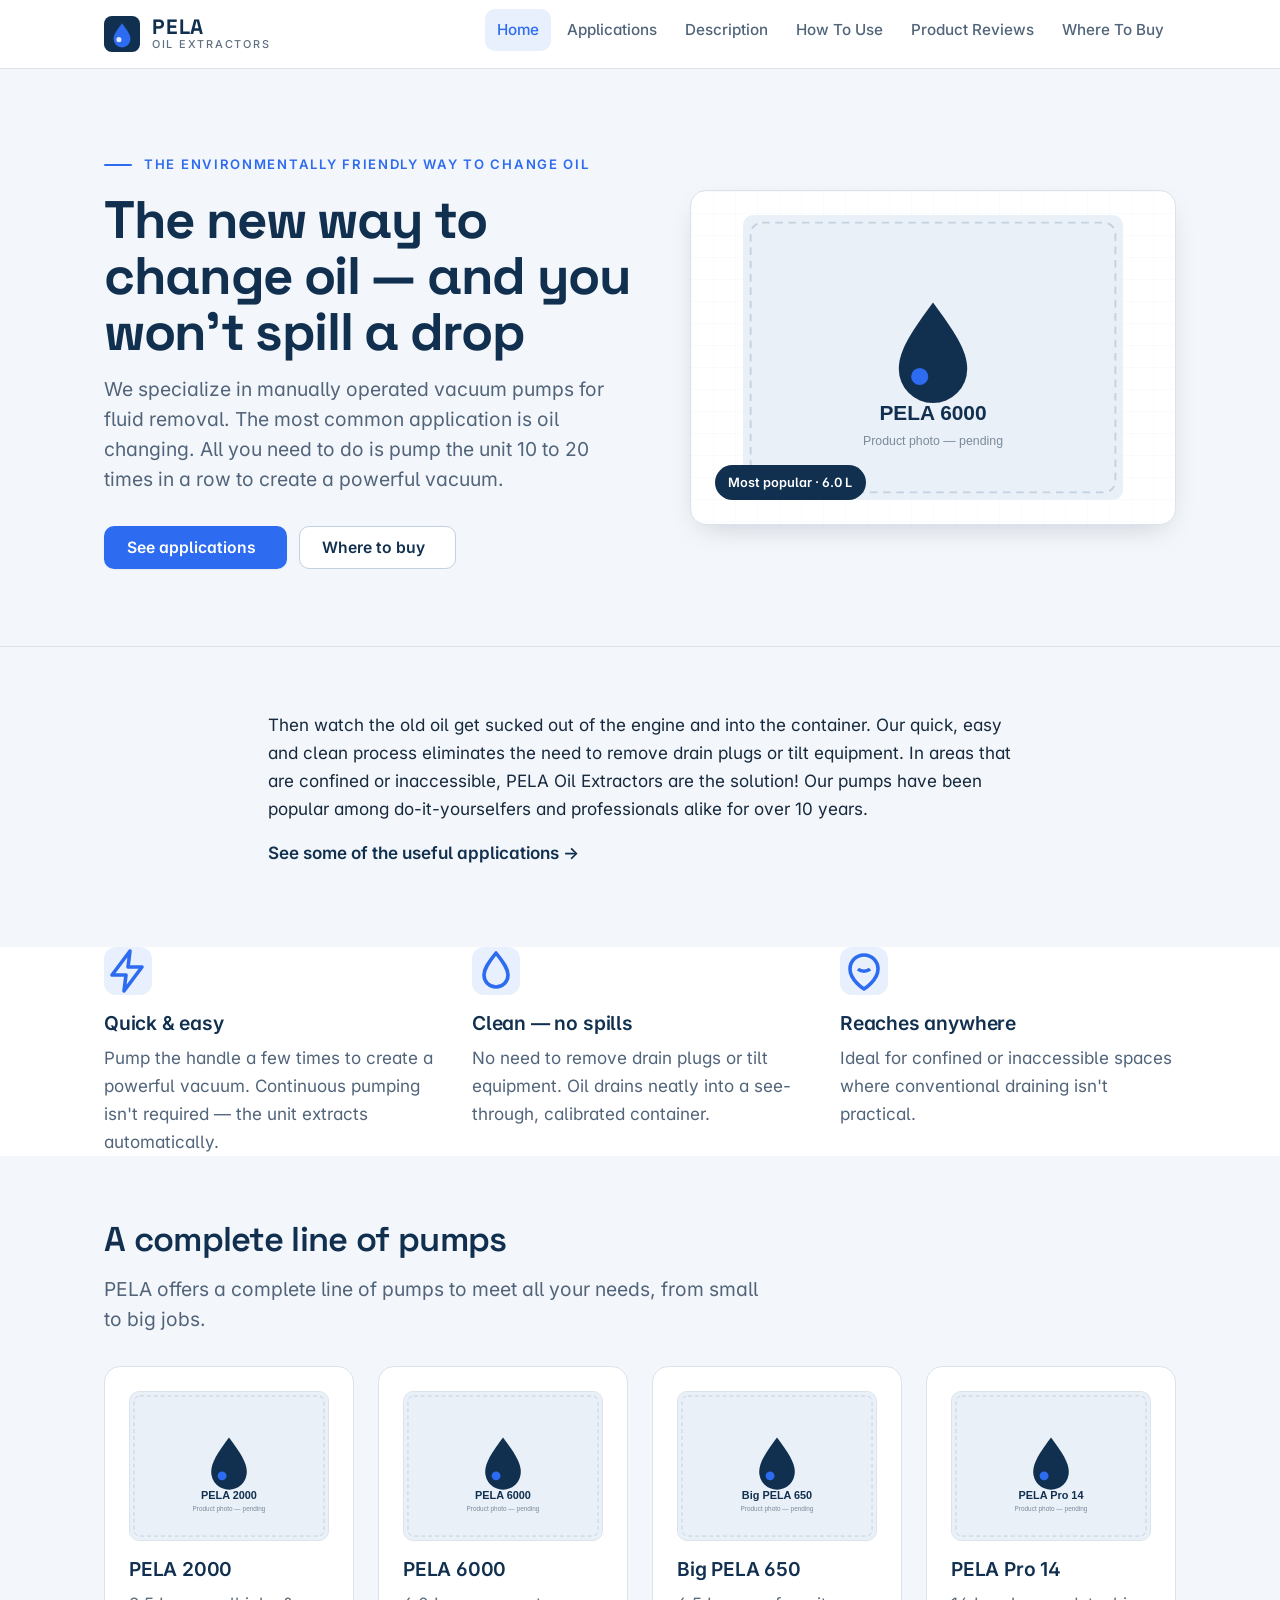
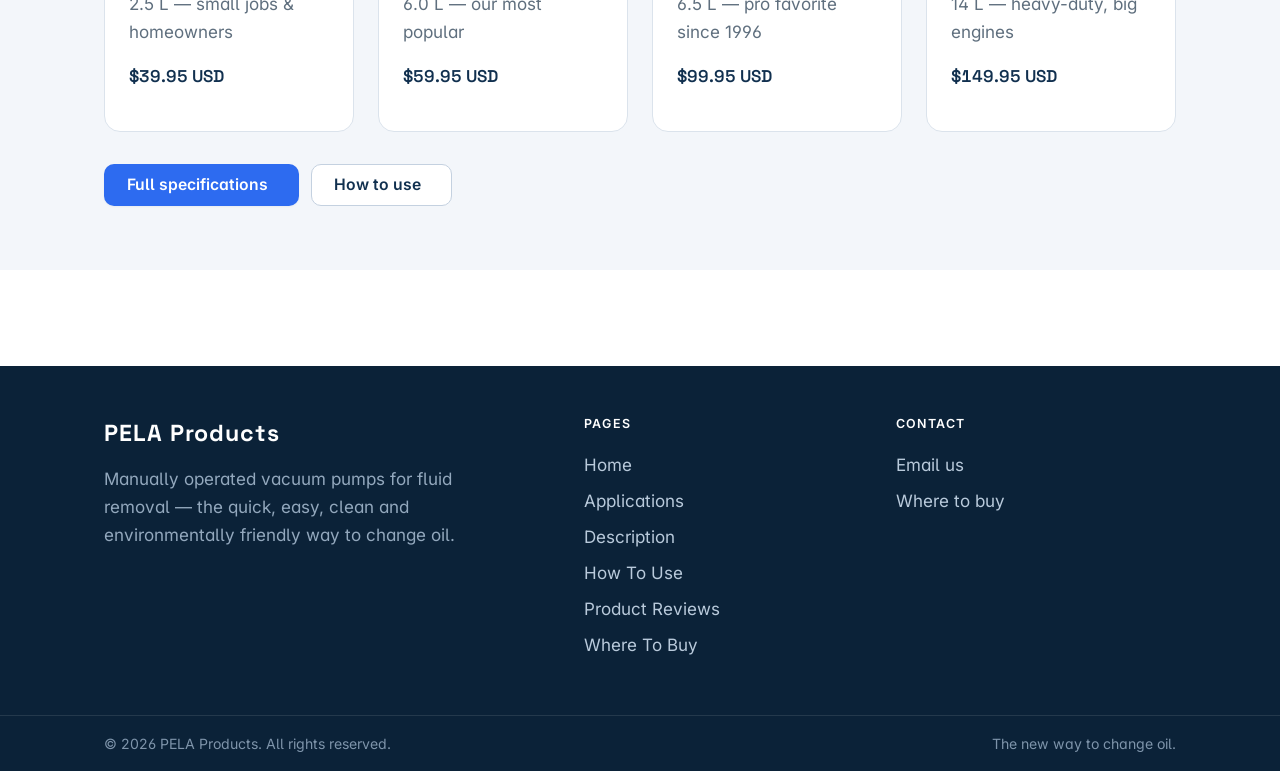
==== index.html @ ce3bbde2 "Redesign type & color: Modern Engineered system - Self-hosted Space Grotesk (display) + Inter (text)" ====
<!DOCTYPE html>
<html lang="en">
<head>
  <meta charset="utf-8">
  <meta name="viewport" content="width=device-width, initial-scale=1">
  <title>PELA Products — Quick, Easy &amp; Clean Oil Changes | Oil Extractors</title>
  <meta name="description" content="PELA Products specializes in manually operated vacuum pumps for fluid removal, especially oil changing. Pump 10–20 times to create a powerful vacuum — no drain plugs, no spills.">
  <meta name="keywords" content="Pela, oil extractors, Pela Oil Extractor, oil changers, vacuum pumps, boats, lawnmowers, small engines, drain plugs">
  <link rel="canonical" href="https://www.pelaproducts.com/">
  <meta name="theme-color" content="#11304f">

  <!-- Favicons -->
  <link rel="icon" href="assets/img/favicon.ico" sizes="any">
  <link rel="icon" type="image/svg+xml" href="assets/img/favicon.svg">
  <link rel="icon" type="image/png" sizes="32x32" href="assets/img/favicon-32.png">
  <link rel="icon" type="image/png" sizes="16x16" href="assets/img/favicon-16.png">
  <link rel="apple-touch-icon" href="assets/img/apple-touch-icon.png">
  <link rel="manifest" href="assets/img/site.webmanifest">

  <!-- Open Graph / Twitter -->
  <meta property="og:type" content="website">
  <meta property="og:site_name" content="PELA Products">
  <meta property="og:title" content="PELA Products — Quick, Easy &amp; Clean Oil Changes">
  <meta property="og:description" content="Manually operated vacuum pumps for fluid removal. The new way to change oil — and you won't spill a drop.">
  <meta property="og:url" content="https://www.pelaproducts.com/">
  <meta property="og:image" content="https://www.pelaproducts.com/assets/img/og-image.png">
  <meta name="twitter:card" content="summary_large_image">
  <meta name="twitter:title" content="PELA Products — Quick, Easy &amp; Clean Oil Changes">
  <meta name="twitter:description" content="Manually operated vacuum pumps for fluid removal. The new way to change oil — and you won't spill a drop.">
  <meta name="twitter:image" content="https://www.pelaproducts.com/assets/img/og-image.png">

  <link rel="preload" as="font" type="font/woff2" href="assets/fonts/space-grotesk-latin-var.woff2" crossorigin>
  <link rel="preload" as="font" type="font/woff2" href="assets/fonts/inter-latin-var.woff2" crossorigin>
  <link rel="stylesheet" href="assets/css/style.css">

  <!-- Structured data: Organization (site-wide) -->
  <script type="application/ld+json">
  {
    "@context": "https://schema.org",
    "@type": "Organization",
    "name": "PELA Products",
    "url": "https://www.pelaproducts.com/",
    "logo": "https://www.pelaproducts.com/assets/img/icon-512.png",
    "image": "https://www.pelaproducts.com/assets/img/og-image.png",
    "description": "PELA Products specializes in manually operated vacuum pumps for fluid removal, especially oil changing.",
    "foundingDate": "1996"
  }
  </script>
  <!-- Structured data: Product line -->
  <script type="application/ld+json">
  {
    "@context": "https://schema.org",
    "@type": "ItemList",
    "name": "PELA Oil Extractors",
    "itemListElement": [
      { "@type": "ListItem", "position": 1, "item": { "@type": "Product", "name": "PELA 2000 Oil Extractor", "sku": "PL-2000", "brand": {"@type":"Brand","name":"PELA"}, "offers": {"@type":"Offer","price":"39.95","priceCurrency":"USD"} } },
      { "@type": "ListItem", "position": 2, "item": { "@type": "Product", "name": "PELA 6000 Oil Extractor", "sku": "PL-6000", "brand": {"@type":"Brand","name":"PELA"}, "offers": {"@type":"Offer","price":"59.95","priceCurrency":"USD"} } },
      { "@type": "ListItem", "position": 3, "item": { "@type": "Product", "name": "Big PELA 650 Oil Extractor", "sku": "PL-650", "brand": {"@type":"Brand","name":"PELA"}, "offers": {"@type":"Offer","price":"99.95","priceCurrency":"USD"} } },
      { "@type": "ListItem", "position": 4, "item": { "@type": "Product", "name": "PELA Pro 14 Oil Extractor", "sku": "PL-14K", "brand": {"@type":"Brand","name":"PELA"}, "offers": {"@type":"Offer","price":"149.95","priceCurrency":"USD"} } }
    ]
  }
  </script>
</head>
<body>
  <a class="skip-link" href="#main">Skip to content</a>

  <header class="site-header">
    <div class="container header-inner">
      <a class="brand" href="index.html" aria-label="PELA Products — home">
        <svg class="brand__mark" width="36" height="36" viewBox="0 0 64 64" aria-hidden="true" focusable="false">
          <rect width="64" height="64" rx="14" fill="#11304f"/>
          <path d="M32 13c-9 12-15 20-15 28a15 15 0 0 0 30 0c0-8-6-16-15-28z" fill="#2d6bf0"/>
          <circle cx="26.5" cy="42" r="4.5" fill="#ffffff" opacity="0.85"/>
        </svg>
        <span class="brand__text">
          <span class="brand__name">PELA</span>
          <span class="brand__tag">Oil Extractors</span>
        </span>
      </a>
      <button class="nav-toggle" aria-expanded="false" aria-controls="primary-nav">
        <span class="sr-only">Menu</span>
        <span class="nav-toggle__bar" aria-hidden="true"></span>
      </button>
      <nav id="primary-nav" class="site-nav" aria-label="Primary">
        <ul>
          <li><a href="index.html" aria-current="page">Home</a></li>
          <li><a href="applications.html">Applications</a></li>
          <li><a href="description.html">Description</a></li>
          <li><a href="how-to-use.html">How To Use</a></li>
          <li><a href="product-reviews.html">Product Reviews</a></li>
          <li><a href="contact.html">Where To Buy</a></li>
        </ul>
      </nav>
    </div>
  </header>

  <main id="main">
    <!-- Hero -->
    <section class="hero">
      <div class="container hero__inner">
        <div>
          <p class="eyebrow">The environmentally friendly way to change oil</p>
          <h1>The new way to change oil — and you won't spill a drop</h1>
          <p class="lede">We specialize in manually operated vacuum pumps for fluid removal. The most common application is oil changing. All you need to do is pump the unit 10 to 20 times in a row to create a powerful vacuum.</p>
          <div class="cta-row">
            <a class="btn btn--primary" href="applications.html">See applications</a>
            <a class="btn btn--secondary" href="contact.html">Where to buy</a>
          </div>
        </div>
        <div class="hero__art">
          <div class="frame">
            <!-- TODO: replace with real product photo — original: https://www.pelaproducts.com/PL6000BH-use.gif (see MISSING_ASSETS.md) -->
            <img src="assets/img/pela-6000.svg" width="400" height="300" alt="PELA 6000 oil extractor — a manual vacuum pump with a see-through calibrated container.">
            <span class="tagchip">Most popular &middot; 6.0 L</span>
          </div>
        </div>
      </div>
    </section>

    <!-- Intro -->
    <section class="section">
      <div class="container stack" style="max-width:72ch;">
        <p>Then watch the old oil get sucked out of the engine and into the container. Our quick, easy and clean process eliminates the need to remove drain plugs or tilt equipment. In areas that are confined or inaccessible, PELA Oil Extractors are the solution! Our pumps have been popular among do-it-yourselfers and professionals alike for over 10 years.</p>
        <p><a href="applications.html"><strong>See some of the useful applications &rarr;</strong></a></p>
      </div>
    </section>

    <!-- Why PELA -->
    <section class="section--tight">
      <div class="container">
        <ul class="features">
          <li class="feature">
            <svg class="feature__icon" viewBox="0 0 24 24" fill="none" stroke="currentColor" stroke-width="1.8" aria-hidden="true"><path d="M13 2 4 14h7l-1 8 9-12h-7l1-8z" stroke-linejoin="round"/></svg>
            <h3>Quick &amp; easy</h3>
            <p>Pump the handle a few times to create a powerful vacuum. Continuous pumping isn't required — the unit extracts automatically.</p>
          </li>
          <li class="feature">
            <svg class="feature__icon" viewBox="0 0 24 24" fill="none" stroke="currentColor" stroke-width="1.8" aria-hidden="true"><path d="M12 3c-4 5-6 8-6 11a6 6 0 0 0 12 0c0-3-2-6-6-11z" stroke-linejoin="round"/></svg>
            <h3>Clean — no spills</h3>
            <p>No need to remove drain plugs or tilt equipment. Oil drains neatly into a see-through, calibrated container.</p>
          </li>
          <li class="feature">
            <svg class="feature__icon" viewBox="0 0 24 24" fill="none" stroke="currentColor" stroke-width="1.8" aria-hidden="true"><path d="M12 21s-7-4.4-7-10a7 7 0 0 1 14 0c0 5.6-7 10-7 10z" stroke-linejoin="round"/><path d="M9 11c1.5 1.5 4.5 1.5 6 0"/></svg>
            <h3>Reaches anywhere</h3>
            <p>Ideal for confined or inaccessible spaces where conventional draining isn't practical.</p>
          </li>
        </ul>
      </div>
    </section>

    <!-- Product line -->
    <section class="section">
      <div class="container">
        <h2>A complete line of pumps</h2>
        <p class="lede">PELA offers a complete line of pumps to meet all your needs, from small to big jobs.</p>
        <div class="grid grid--4" style="margin-top:var(--sp-6);">
          <article class="card product">
            <!-- TODO: replace with real product photo — original: https://www.pelaproducts.com/PL2000BH-use.gif (see MISSING_ASSETS.md) -->
            <div class="product__media"><img src="assets/img/pela-2000.svg" width="400" height="300" alt="PELA 2000 oil extractor"></div>
            <h3>PELA 2000</h3>
            <p class="muted">2.5 L — small jobs &amp; homeowners</p>
            <p class="price">$39.95 USD</p>
          </article>
          <article class="card product">
            <!-- TODO: replace with real product photo — original: https://www.pelaproducts.com/PL6000BH-use.gif (see MISSING_ASSETS.md) -->
            <div class="product__media"><img src="assets/img/pela-6000.svg" width="400" height="300" alt="PELA 6000 oil extractor"></div>
            <h3>PELA 6000</h3>
            <p class="muted">6.0 L — our most popular</p>
            <p class="price">$59.95 USD</p>
          </article>
          <article class="card product">
            <!-- TODO: replace with real product photo — original: https://www.pelaproducts.com/PL650-use.gif (see MISSING_ASSETS.md) -->
            <div class="product__media"><img src="assets/img/pela-650.svg" width="400" height="300" alt="Big PELA 650 oil extractor"></div>
            <h3>Big PELA 650</h3>
            <p class="muted">6.5 L — pro favorite since 1996</p>
            <p class="price">$99.95 USD</p>
          </article>
          <article class="card product">
            <!-- TODO: replace with real product photo — original: https://www.pelaproducts.com/PL14K-use.gif (see MISSING_ASSETS.md) -->
            <div class="product__media"><img src="assets/img/pela-pro-14.svg" width="400" height="300" alt="PELA Pro 14 oil extractor"></div>
            <h3>PELA Pro 14</h3>
            <p class="muted">14 L — heavy-duty, big engines</p>
            <p class="price">$149.95 USD</p>
          </article>
        </div>
        <div class="cta-row">
          <a class="btn btn--primary" href="description.html">Full specifications</a>
          <a class="btn btn--secondary" href="how-to-use.html">How to use</a>
        </div>
      </div>
    </section>
  </main>

  <footer class="site-footer">
    <div class="container footer-inner">
      <div class="footer-brand">
        <span class="brand__name">PELA Products</span>
        <p>Manually operated vacuum pumps for fluid removal — the quick, easy, clean and environmentally friendly way to change oil.</p>
      </div>
      <div>
        <h4>Pages</h4>
        <ul>
          <li><a href="index.html">Home</a></li>
          <li><a href="applications.html">Applications</a></li>
          <li><a href="description.html">Description</a></li>
          <li><a href="how-to-use.html">How To Use</a></li>
          <li><a href="product-reviews.html">Product Reviews</a></li>
          <li><a href="contact.html">Where To Buy</a></li>
        </ul>
      </div>
      <div>
        <h4>Contact</h4>
        <ul>
          <li><a href="contact.html" data-email data-subject="PELA Products enquiry">Email us</a></li>
          <li><a href="contact.html">Where to buy</a></li>
        </ul>
      </div>
    </div>
    <div class="footer-bottom">
      <div class="container">
        <span>&copy; <span id="year">2009</span> PELA Products. All rights reserved.</span>
        <span>The new way to change oil.</span>
      </div>
    </div>
  </footer>

  <script src="assets/js/main.js"></script>
  <script>document.getElementById("year").textContent = new Date().getFullYear();</script>
</body>
</html>
---- assets/css/style.css ----
/* ==========================================================================
   PELA Products — shared stylesheet  ·  "Modern Engineered"
   Type:  Space Grotesk (display) + Inter (text), self-hosted woff2.
   Color: dark-blue ink + blueprint-blue accent + cool neutrals.
   Single source of truth. No build step, no frameworks.
   ========================================================================== */

/* ---- Self-hosted fonts --------------------------------------------------- */
@font-face {
  font-family: "Space Grotesk";
  src: url("../fonts/space-grotesk-latin-var.woff2") format("woff2");
  font-weight: 300 700;
  font-style: normal;
  font-display: swap;
}
@font-face {
  font-family: "Inter";
  src: url("../fonts/inter-latin-var.woff2") format("woff2");
  font-weight: 100 900;
  font-style: normal;
  font-display: swap;
}
@font-face {
  font-family: "Inter";
  src: url("../fonts/inter-latin-italic.woff2") format("woff2");
  font-weight: 400;
  font-style: italic;
  font-display: swap;
}

/* ---- Design tokens ------------------------------------------------------- */
:root {
  /* Brand + accent */
  --ink: #11304f;          /* logo dark blue */
  --ink-deep: #0b2238;     /* footer / deepest */
  --ink-700: #1d4a70;
  --accent: #2d6bf0;       /* blueprint blue */
  --accent-600: #1f57d6;   /* hover */
  --accent-100: #d4e2fb;
  --accent-050: #e9f0fd;

  /* Neutrals (cool, not sterile) */
  --bg: #ffffff;
  --paper: #f3f6fa;        /* alt section band */
  --surface: #ffffff;
  --surface-2: #eaf0f7;
  --border: #dbe3ec;
  --border-strong: #c4d1e0;

  /* Text */
  --text: #16293d;
  --text-soft: #51647a;
  --text-faint: #5f6f7e;

  /* Semantic (functional only) */
  --warn: #a76410;
  --warn-bg: #fbf1de;
  --focus: #2d6bf0;

  /* Type */
  --font-display: "Space Grotesk", ui-sans-serif, system-ui, -apple-system, "Segoe UI", sans-serif;
  --font-sans: "Inter", ui-sans-serif, system-ui, -apple-system, "Segoe UI", Roboto, Helvetica, Arial, sans-serif;

  --fs-300: 0.82rem;
  --fs-400: 1.0625rem;     /* 17px body */
  --fs-500: 1.2rem;
  --fs-600: clamp(1.35rem, 1.15rem + 0.7vw, 1.6rem);
  --fs-700: clamp(1.55rem, 1.2rem + 1.5vw, 2.15rem);
  --fs-800: clamp(2.1rem, 1.45rem + 2.7vw, 3.3rem);
  --lh-tight: 1.06;
  --lh-snug: 1.3;
  --lh-base: 1.65;

  /* Spacing */
  --sp-1: 0.25rem; --sp-2: 0.5rem; --sp-3: 0.75rem; --sp-4: 1rem;
  --sp-5: 1.5rem; --sp-6: 2rem; --sp-7: 3rem; --sp-8: 4.5rem; --sp-9: 6rem;

  /* Layout */
  --radius: 10px;
  --radius-lg: 16px;
  --radius-pill: 999px;
  --shadow-sm: 0 1px 2px rgba(11, 34, 56, 0.05);
  --shadow-md: 0 10px 30px -12px rgba(11, 34, 56, 0.22);
  --container: 1120px;
  --measure: 64ch;
}

/* ---- Reset / base -------------------------------------------------------- */
*, *::before, *::after { box-sizing: border-box; }
html { -webkit-text-size-adjust: 100%; scroll-behavior: smooth; }
body {
  margin: 0;
  font-family: var(--font-sans);
  font-size: var(--fs-400);
  line-height: var(--lh-base);
  color: var(--text);
  background: var(--bg);
  -webkit-font-smoothing: antialiased;
  text-rendering: optimizeLegibility;
  font-feature-settings: "cv05" 1, "cv11" 1, "ss01" 1;
}
::selection { background: var(--accent); color: #fff; }
img, svg { max-width: 100%; height: auto; display: block; }
a { color: var(--accent); text-decoration: none; }
a:hover { color: var(--accent-600); text-decoration: underline; text-underline-offset: 3px; }

h1, h2, h3, h4 { color: var(--ink); margin: 0 0 var(--sp-4); font-weight: 600; }
h1, h2 { font-family: var(--font-display); }
h1 { font-size: var(--fs-800); line-height: var(--lh-tight); letter-spacing: -0.025em; font-weight: 700; }
h2 { font-size: var(--fs-700); line-height: 1.12; letter-spacing: -0.02em; }
h3 { font-size: var(--fs-500); line-height: var(--lh-snug); letter-spacing: -0.01em; }
p { margin: 0 0 var(--sp-4); }
ul, ol { margin: 0 0 var(--sp-4); padding-left: 1.2rem; }
li { margin: 0 0 var(--sp-2); }
strong { font-weight: 600; color: var(--ink); }
:where(h2, h3, section)[id] { scroll-margin-top: 88px; }

/* Accessibility */
:focus-visible { outline: 3px solid var(--focus); outline-offset: 2px; border-radius: 4px; }
.skip-link {
  position: absolute; left: var(--sp-3); top: -100px; z-index: 100;
  background: var(--ink); color: #fff; padding: var(--sp-2) var(--sp-4);
  border-radius: var(--radius); transition: top 0.15s ease;
}
.skip-link:focus { top: var(--sp-3); color: #fff; }
.sr-only {
  position: absolute; width: 1px; height: 1px; padding: 0; margin: -1px;
  overflow: hidden; clip: rect(0 0 0 0); white-space: nowrap; border: 0;
}

/* ---- Layout helpers ------------------------------------------------------ */
.container { width: 100%; max-width: var(--container); margin-inline: auto; padding-inline: var(--sp-5); }
.section { padding-block: clamp(var(--sp-7), 5vw, var(--sp-9)); }
main > section:nth-of-type(even) { background: var(--paper); }
.lede { font-size: var(--fs-500); line-height: 1.55; color: var(--text-soft); max-width: 56ch; }
.stack > * + * { margin-top: var(--sp-4); }
.muted { color: var(--text-faint); }
.text-center { text-align: center; }

/* Eyebrow with leading rule */
.eyebrow {
  display: inline-flex; align-items: center; gap: var(--sp-3);
  font-size: var(--fs-300); font-weight: 600; letter-spacing: 0.13em;
  text-transform: uppercase; color: var(--accent); margin: 0 0 var(--sp-4);
}
.eyebrow::before { content: ""; width: 28px; height: 2px; background: var(--accent); border-radius: 2px; }

/* ---- Header / nav -------------------------------------------------------- */
.site-header {
  position: sticky; top: 0; z-index: 50;
  background: rgba(255, 255, 255, 0.85);
  backdrop-filter: saturate(160%) blur(10px);
  border-bottom: 1px solid var(--border);
}
.header-inner { display: flex; align-items: center; justify-content: space-between; gap: var(--sp-4); min-height: 68px; }
.brand { display: inline-flex; align-items: center; gap: var(--sp-3); text-decoration: none; }
.brand:hover { text-decoration: none; }
.brand__text { display: flex; flex-direction: column; line-height: 1.05; }
.brand__name { font-family: var(--font-display); font-weight: 700; font-size: 1.3rem; letter-spacing: 0.04em; color: var(--ink); }
.brand__tag { font-size: 0.68rem; letter-spacing: 0.16em; text-transform: uppercase; color: var(--text-faint); font-weight: 500; }

.nav-toggle {
  display: none; align-items: center; justify-content: center; width: 44px; height: 44px;
  background: transparent; border: 1px solid var(--border-strong); border-radius: var(--radius);
  cursor: pointer; color: var(--ink);
}
.nav-toggle__bar, .nav-toggle__bar::before, .nav-toggle__bar::after {
  content: ""; display: block; width: 20px; height: 2px; background: currentColor; position: relative;
}
.nav-toggle__bar::before { position: absolute; top: -6px; }
.nav-toggle__bar::after  { position: absolute; top: 6px; }

.site-nav ul { list-style: none; display: flex; gap: var(--sp-1); margin: 0; padding: 0; }
.site-nav a {
  display: inline-block; padding: var(--sp-2) var(--sp-3); border-radius: var(--radius);
  text-decoration: none; color: var(--text-soft); font-weight: 500; font-size: 0.95rem;
}
.site-nav a:hover { background: var(--surface-2); color: var(--ink); text-decoration: none; }
.site-nav a[aria-current="page"] { color: var(--accent); background: var(--accent-050); }

/* ---- Buttons ------------------------------------------------------------- */
.btn {
  display: inline-flex; align-items: center; gap: var(--sp-2);
  padding: 0.8em 1.4em; border-radius: var(--radius);
  font-family: var(--font-sans); font-weight: 600; font-size: 0.98rem; line-height: 1;
  text-decoration: none; border: 1px solid transparent; cursor: pointer;
  transition: background 0.15s ease, border-color 0.15s ease, color 0.15s ease, transform 0.05s ease;
}
.btn:hover { text-decoration: none; }
.btn:active { transform: translateY(1px); }
.btn--primary { background: var(--accent); color: #fff; box-shadow: var(--shadow-sm); }
.btn--primary:hover { background: var(--accent-600); color: #fff; }
.btn--secondary { background: var(--surface); color: var(--ink); border-color: var(--border-strong); }
.btn--secondary:hover { color: var(--accent-600); border-color: var(--accent); background: var(--accent-050); }
.btn--ghost { background: transparent; color: var(--accent); padding-inline: 0; }
.btn--ghost:hover { color: var(--accent-600); }
.btn[href]::after { content: ""; }
.cta-row { display: flex; flex-wrap: wrap; gap: var(--sp-3); margin-top: var(--sp-6); }

/* ---- Hero ---------------------------------------------------------------- */
.hero { background: var(--paper); border-bottom: 1px solid var(--border); }
.hero__inner { display: grid; grid-template-columns: 1.05fr 0.95fr; gap: var(--sp-7); align-items: center; padding-block: clamp(var(--sp-7), 6vw, var(--sp-9)); }
.hero h1 { margin-bottom: var(--sp-4); }
.hero .lede { max-width: 50ch; }
.hero__art { position: relative; }
.hero__art .frame {
  position: relative; background: var(--surface); border: 1px solid var(--border);
  border-radius: var(--radius-lg); padding: var(--sp-5); box-shadow: var(--shadow-md);
  overflow: hidden;
}
/* faint blueprint grid behind the product */
.hero__art .frame::before {
  content: ""; position: absolute; inset: 0; z-index: 0; opacity: 0.5;
  background-image:
    linear-gradient(to right, rgba(45, 107, 240, 0.06) 1px, transparent 1px),
    linear-gradient(to bottom, rgba(45, 107, 240, 0.06) 1px, transparent 1px);
  background-size: 22px 22px;
}
.hero__art .frame img, .hero__art .frame svg { position: relative; z-index: 1; width: 100%; max-width: 380px; margin-inline: auto; border-radius: var(--radius); }
.hero__art .tagchip {
  position: absolute; z-index: 2; left: var(--sp-5); bottom: var(--sp-5);
  background: var(--ink); color: #fff; font-size: 0.8rem; font-weight: 600;
  padding: 0.45rem 0.85rem; border-radius: var(--radius-pill);
}

/* ---- Grids / cards ------------------------------------------------------- */
.grid { display: grid; gap: var(--sp-5); }
.grid--2 { grid-template-columns: repeat(2, minmax(0, 1fr)); }
.grid--3 { grid-template-columns: repeat(3, minmax(0, 1fr)); }
.grid--4 { grid-template-columns: repeat(4, minmax(0, 1fr)); }

.card {
  background: var(--surface); border: 1px solid var(--border); border-radius: var(--radius-lg);
  padding: var(--sp-5); transition: border-color 0.15s ease, transform 0.15s ease, box-shadow 0.15s ease;
}
.card h3 { margin-bottom: var(--sp-2); }
.card .price { font-family: var(--font-display); font-weight: 600; color: var(--ink); font-variant-numeric: tabular-nums; }

/* Product cards */
.product { display: flex; flex-direction: column; }
.product:hover { border-color: var(--border-strong); transform: translateY(-3px); box-shadow: var(--shadow-md); }
.product__media {
  aspect-ratio: 4 / 3; background: var(--surface-2); border: 1px solid var(--border);
  border-radius: var(--radius); display: flex; align-items: center; justify-content: center;
  margin-bottom: var(--sp-4); overflow: hidden;
}
.product__media img, .product__media svg { width: 100%; height: 100%; object-fit: contain; }
.spec-list { list-style: none; padding: 0; margin: var(--sp-3) 0 0; font-size: 0.96rem; font-variant-numeric: tabular-nums; }
.spec-list li { display: flex; justify-content: space-between; gap: var(--sp-4); padding: var(--sp-2) 0; border-top: 1px solid var(--border); margin: 0; }
.spec-list .k { color: var(--text-faint); }
.spec-list .v { font-weight: 500; text-align: right; color: var(--ink); }

/* Feature row */
.features { list-style: none; padding: 0; margin: 0; display: grid; grid-template-columns: repeat(3, 1fr); gap: var(--sp-6); }
.features li { margin: 0; }
.feature__icon {
  width: 48px; height: 48px; display: grid; place-items: center; margin-bottom: var(--sp-4);
  color: var(--accent); background: var(--accent-050); border-radius: 12px;
}
.feature__icon svg { width: 24px; height: 24px; }
.feature h3 { margin-bottom: var(--sp-2); }
.feature p { color: var(--text-soft); margin: 0; }

/* Steps */
.steps { list-style: none; counter-reset: step; padding: 0; margin: 0; display: grid; gap: var(--sp-4); }
.steps > li {
  position: relative; counter-increment: step; margin: 0;
  padding: var(--sp-5) var(--sp-5) var(--sp-5) calc(var(--sp-8) + var(--sp-3));
  background: var(--surface); border: 1px solid var(--border); border-radius: var(--radius-lg);
}
.steps > li::before {
  content: counter(step); position: absolute; left: var(--sp-5); top: var(--sp-5);
  width: 42px; height: 42px; border-radius: 12px; background: var(--ink); color: #fff;
  display: flex; align-items: center; justify-content: center;
  font-family: var(--font-display); font-weight: 600; font-size: 1.1rem;
}
.steps h3 { margin-bottom: var(--sp-2); }
.steps p:last-child { margin-bottom: 0; }

/* Applications */
.app-grid { list-style: none; padding: 0; margin: 0; display: grid; grid-template-columns: repeat(2, 1fr); gap: var(--sp-4); }
.app-grid li {
  margin: 0; padding: var(--sp-5); background: var(--surface); border: 1px solid var(--border);
  border-radius: var(--radius-lg); display: flex; gap: var(--sp-4); align-items: flex-start;
  transition: border-color 0.15s ease;
}
.app-grid li:hover { border-color: var(--border-strong); }
.app__icon { flex: 0 0 auto; width: 40px; height: 40px; display: grid; place-items: center; color: var(--accent); background: var(--accent-050); border-radius: 10px; }
.app__icon svg { width: 22px; height: 22px; }
.app-grid strong { display: block; color: var(--ink); margin-bottom: 2px; }
.app-grid .note { display: block; color: var(--text-faint); font-size: 0.9rem; margin-top: var(--sp-2); }

/* Reviews */
.reviews { display: grid; gap: var(--sp-6); }
.review-group h3 { color: var(--ink); padding-bottom: var(--sp-2); border-bottom: 2px solid var(--accent-100); }
.review-list { list-style: none; padding: 0; margin: 0; }
.review-list li { margin: 0; padding: var(--sp-3) 0; border-bottom: 1px solid var(--border); }
.review-list li:last-child { border-bottom: 0; }
.review-list .pub { font-weight: 600; color: var(--ink); }
.review-list .meta { color: var(--text-soft); }

/* Badges */
.badge {
  display: inline-block; background: var(--accent-050); color: var(--accent-600);
  font-size: 0.7rem; font-weight: 600; padding: 3px 9px; border-radius: var(--radius-pill);
  text-transform: uppercase; letter-spacing: 0.05em; vertical-align: middle;
}

/* Notes */
.note-box { background: var(--accent-050); border-left: 4px solid var(--accent); border-radius: var(--radius); padding: var(--sp-4) var(--sp-5); color: var(--ink-700); }
.note-box--warn { background: var(--warn-bg); border-left-color: var(--warn); color: #6e4309; }

/* Placeholder marker */
.img-placeholder { display: flex; flex-direction: column; align-items: center; justify-content: center; gap: var(--sp-2); width: 100%; min-height: 160px; background: var(--surface-2); color: var(--text-faint); font-size: 0.8rem; text-align: center; padding: var(--sp-4); }

/* Contact */
.contact-card { max-width: 580px; text-align: center; margin-inline: auto; }
.email-link { font-size: var(--fs-500); font-weight: 600; color: var(--accent); word-break: break-word; }

/* ---- Footer -------------------------------------------------------------- */
.site-footer { background: var(--ink-deep); color: #b9cadb; margin-top: var(--sp-9); }
.footer-inner { display: grid; grid-template-columns: 1.6fr 1fr 1fr; gap: var(--sp-6); padding-block: var(--sp-7); }
.site-footer h4 { color: #fff; font-size: 0.78rem; text-transform: uppercase; letter-spacing: 0.1em; margin: 0 0 var(--sp-4); font-family: var(--font-sans); font-weight: 600; }
.site-footer a { color: #b9cadb; text-decoration: none; }
.site-footer a:hover { color: #fff; text-decoration: underline; text-underline-offset: 3px; }
.site-footer ul { list-style: none; padding: 0; margin: 0; }
.site-footer li { margin-bottom: var(--sp-2); }
.footer-brand .brand__name { color: #fff; font-size: 1.45rem; }
.footer-brand p { color: #93a8bd; margin-top: var(--sp-3); max-width: 38ch; }
.footer-bottom { border-top: 1px solid rgba(255, 255, 255, 0.1); padding-block: var(--sp-4); font-size: 0.88rem; color: #7e94aa; }
.footer-bottom .container { display: flex; flex-wrap: wrap; gap: var(--sp-3); justify-content: space-between; }

/* ---- Responsive ---------------------------------------------------------- */
@media (max-width: 900px) {
  .hero__inner { grid-template-columns: 1fr; gap: var(--sp-6); }
  .hero__art { order: -1; max-width: 460px; }
  .grid--4 { grid-template-columns: repeat(2, 1fr); }
  .features { grid-template-columns: 1fr; gap: var(--sp-5); }
  .footer-inner { grid-template-columns: 1fr 1fr; }
}
@media (max-width: 680px) {
  .nav-toggle { display: inline-flex; }
  .site-nav { position: absolute; top: 100%; left: 0; right: 0; background: #fff; border-bottom: 1px solid var(--border); box-shadow: var(--shadow-md); display: none; }
  .site-nav.is-open { display: block; }
  .site-nav ul { flex-direction: column; gap: 0; padding: var(--sp-3); }
  .site-nav a { display: block; padding: var(--sp-3) var(--sp-4); }
  .grid--2, .grid--3, .grid--4 { grid-template-columns: 1fr; }
  .app-grid { grid-template-columns: 1fr; }
  .footer-inner { grid-template-columns: 1fr; gap: var(--sp-5); }
}
@media (prefers-reduced-motion: reduce) {
  html { scroll-behavior: auto; }
  * { transition: none !important; }
}
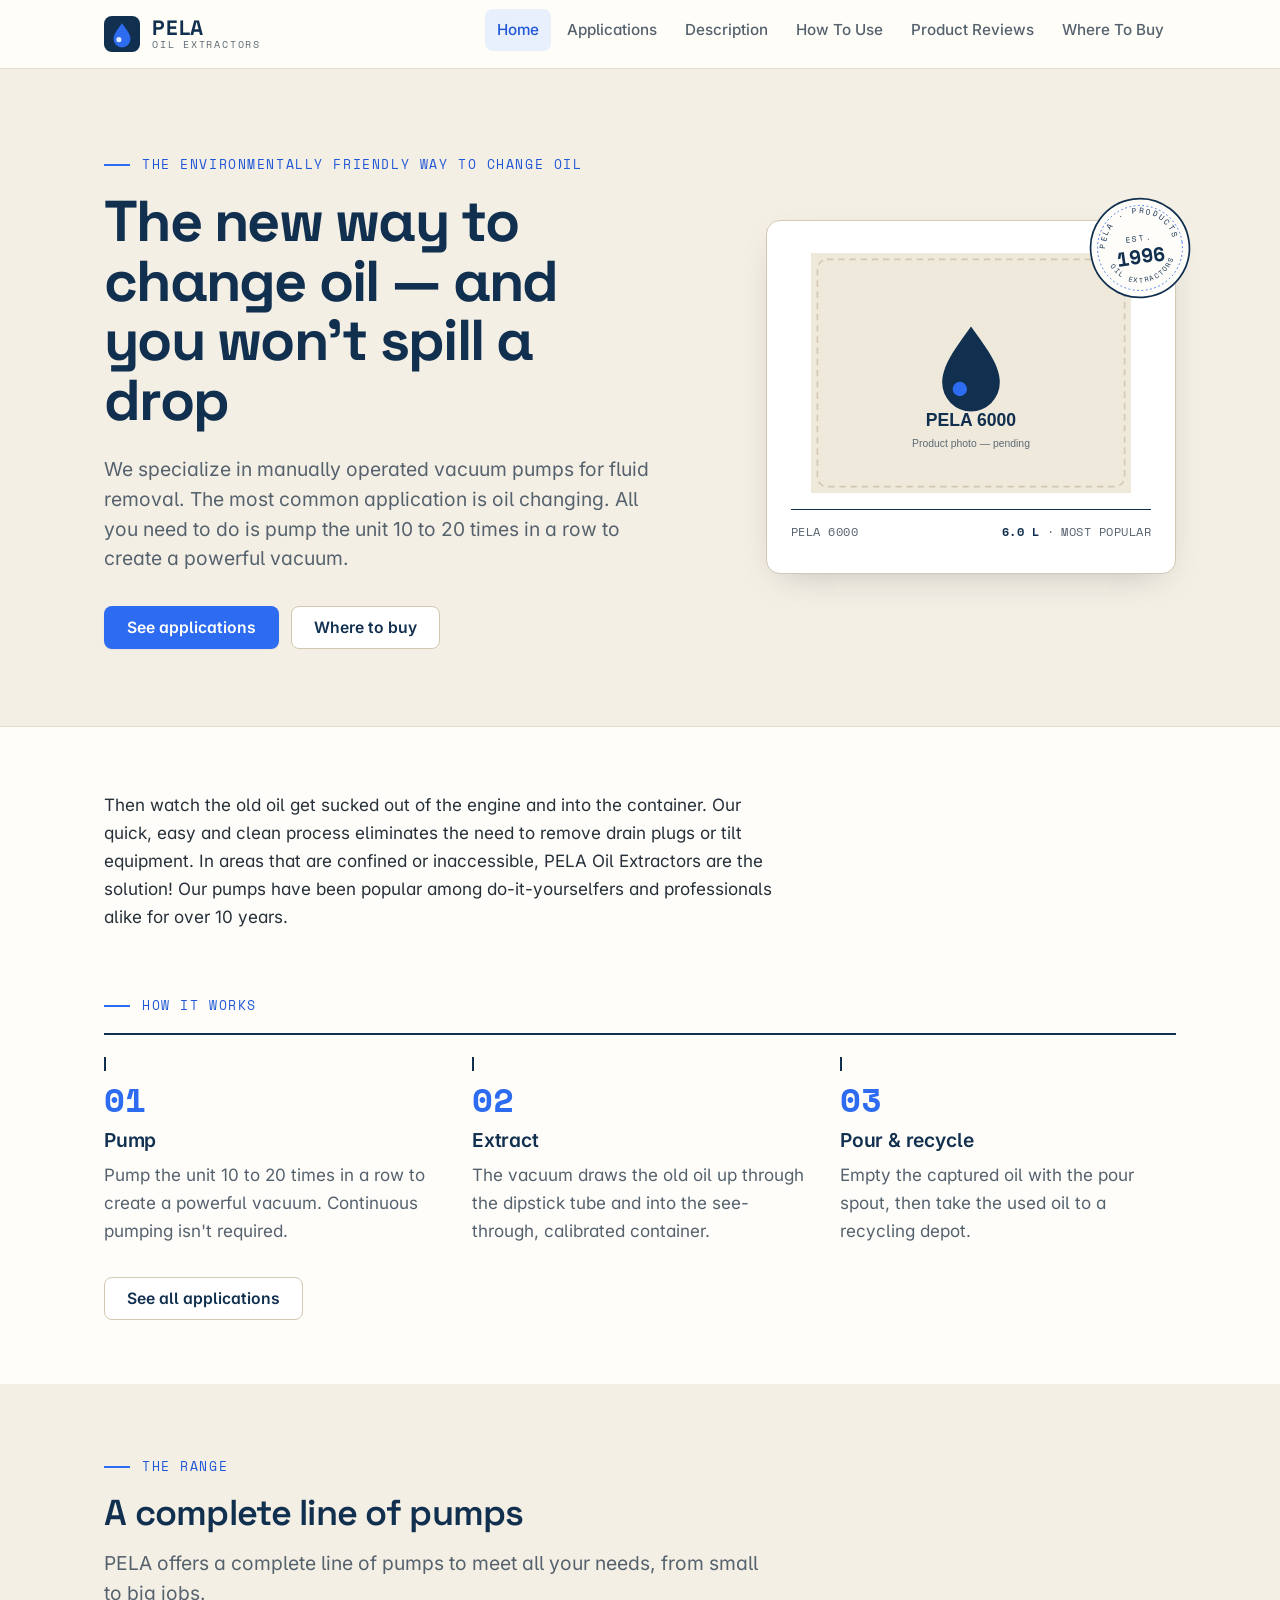
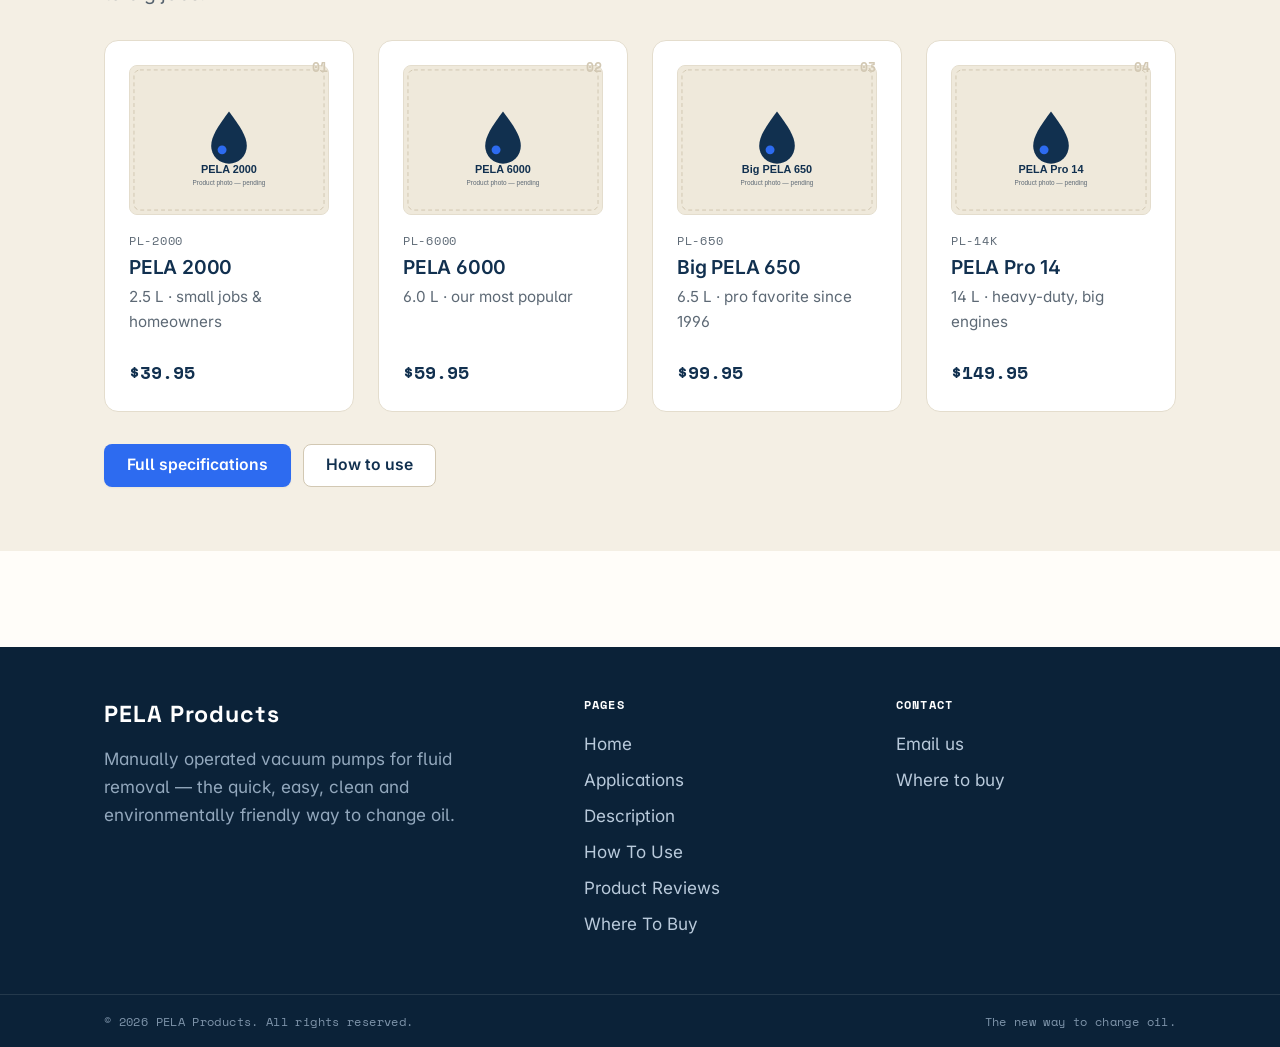
==== commit a1770889: "Human-styling pass: mono accents, catalog feel, warm neutrals - Add self-hosted Space Mono (companio" ====
--- a/index.html
+++ b/index.html
@@ -31,6 +31,7 @@
 
   <link rel="preload" as="font" type="font/woff2" href="assets/fonts/space-grotesk-latin-var.woff2" crossorigin>
   <link rel="preload" as="font" type="font/woff2" href="assets/fonts/inter-latin-var.woff2" crossorigin>
+  <link rel="preload" as="font" type="font/woff2" href="assets/fonts/space-mono-latin-400.woff2" crossorigin>
   <link rel="stylesheet" href="assets/css/style.css">
 
   <!-- Structured data: Organization (site-wide) -->
@@ -108,79 +109,99 @@
           </div>
         </div>
         <div class="hero__art">
+          <svg class="stamp" viewBox="0 0 120 120" role="img" aria-label="Established 1996">
+            <circle cx="60" cy="60" r="57" fill="#fffdf9" stroke="#11304f" stroke-width="2"/>
+            <circle cx="60" cy="60" r="49" fill="none" stroke="#2d6bf0" stroke-width="1" stroke-dasharray="2 3"/>
+            <path id="seal-top" d="M60 60 m-40 0 a40 40 0 0 1 80 0" fill="none"/>
+            <path id="seal-bot" d="M60 60 m-40 0 a40 40 0 0 0 80 0" fill="none"/>
+            <text font-size="9" letter-spacing="2"><textPath href="#seal-top" startOffset="50%" text-anchor="middle">PELA · PRODUCTS</textPath></text>
+            <text font-size="8" letter-spacing="2"><textPath href="#seal-bot" startOffset="50%" text-anchor="middle">OIL EXTRACTORS</textPath></text>
+            <text x="60" y="52" text-anchor="middle" font-size="9" letter-spacing="2" fill="#2d6bf0">EST.</text>
+            <text x="60" y="78" text-anchor="middle" font-size="23" font-weight="700">1996</text>
+          </svg>
           <div class="frame">
             <!-- TODO: replace with real product photo — original: https://www.pelaproducts.com/PL6000BH-use.gif (see MISSING_ASSETS.md) -->
             <img src="assets/img/pela-6000.svg" width="400" height="300" alt="PELA 6000 oil extractor — a manual vacuum pump with a see-through calibrated container.">
-            <span class="tagchip">Most popular &middot; 6.0 L</span>
+            <p class="caption"><span>PELA 6000</span><span><b>6.0 L</b> &middot; most popular</span></p>
           </div>
         </div>
       </div>
     </section>
 
-    <!-- Intro -->
-    <section class="section">
-      <div class="container stack" style="max-width:72ch;">
-        <p>Then watch the old oil get sucked out of the engine and into the container. Our quick, easy and clean process eliminates the need to remove drain plugs or tilt equipment. In areas that are confined or inaccessible, PELA Oil Extractors are the solution! Our pumps have been popular among do-it-yourselfers and professionals alike for over 10 years.</p>
-        <p><a href="applications.html"><strong>See some of the useful applications &rarr;</strong></a></p>
-      </div>
-    </section>
-
-    <!-- Why PELA -->
-    <section class="section--tight">
-      <div class="container">
-        <ul class="features">
-          <li class="feature">
-            <svg class="feature__icon" viewBox="0 0 24 24" fill="none" stroke="currentColor" stroke-width="1.8" aria-hidden="true"><path d="M13 2 4 14h7l-1 8 9-12h-7l1-8z" stroke-linejoin="round"/></svg>
-            <h3>Quick &amp; easy</h3>
-            <p>Pump the handle a few times to create a powerful vacuum. Continuous pumping isn't required — the unit extracts automatically.</p>
-          </li>
-          <li class="feature">
-            <svg class="feature__icon" viewBox="0 0 24 24" fill="none" stroke="currentColor" stroke-width="1.8" aria-hidden="true"><path d="M12 3c-4 5-6 8-6 11a6 6 0 0 0 12 0c0-3-2-6-6-11z" stroke-linejoin="round"/></svg>
-            <h3>Clean — no spills</h3>
-            <p>No need to remove drain plugs or tilt equipment. Oil drains neatly into a see-through, calibrated container.</p>
-          </li>
-          <li class="feature">
-            <svg class="feature__icon" viewBox="0 0 24 24" fill="none" stroke="currentColor" stroke-width="1.8" aria-hidden="true"><path d="M12 21s-7-4.4-7-10a7 7 0 0 1 14 0c0 5.6-7 10-7 10z" stroke-linejoin="round"/><path d="M9 11c1.5 1.5 4.5 1.5 6 0"/></svg>
-            <h3>Reaches anywhere</h3>
-            <p>Ideal for confined or inaccessible spaces where conventional draining isn't practical.</p>
-          </li>
-        </ul>
-      </div>
-    </section>
-
-    <!-- Product line -->
+    <!-- How it works -->
     <section class="section">
       <div class="container">
+        <div class="stack" style="max-width:62ch;">
+          <p>Then watch the old oil get sucked out of the engine and into the container. Our quick, easy and clean process eliminates the need to remove drain plugs or tilt equipment. In areas that are confined or inaccessible, PELA Oil Extractors are the solution! Our pumps have been popular among do-it-yourselfers and professionals alike for over 10 years.</p>
+        </div>
+
+        <p class="eyebrow" style="margin-top:var(--sp-7);">How it works</p>
+        <ol class="process">
+          <li>
+            <span class="process__n">01</span>
+            <h3>Pump</h3>
+            <p>Pump the unit 10 to 20 times in a row to create a powerful vacuum. Continuous pumping isn't required.</p>
+          </li>
+          <li>
+            <span class="process__n">02</span>
+            <h3>Extract</h3>
+            <p>The vacuum draws the old oil up through the dipstick tube and into the see-through, calibrated container.</p>
+          </li>
+          <li>
+            <span class="process__n">03</span>
+            <h3>Pour &amp; recycle</h3>
+            <p>Empty the captured oil with the pour spout, then take the used oil to a recycling depot.</p>
+          </li>
+        </ol>
+
+        <div class="cta-row">
+          <a class="btn btn--secondary" href="applications.html">See all applications</a>
+        </div>
+      </div>
+    </section>
+
+    <!-- Product line -->
+    <section class="section section--paper">
+      <div class="container">
+        <p class="eyebrow">The range</p>
         <h2>A complete line of pumps</h2>
         <p class="lede">PELA offers a complete line of pumps to meet all your needs, from small to big jobs.</p>
         <div class="grid grid--4" style="margin-top:var(--sp-6);">
           <article class="card product">
+            <span class="product__idx">01</span>
             <!-- TODO: replace with real product photo — original: https://www.pelaproducts.com/PL2000BH-use.gif (see MISSING_ASSETS.md) -->
             <div class="product__media"><img src="assets/img/pela-2000.svg" width="400" height="300" alt="PELA 2000 oil extractor"></div>
+            <p class="sku">PL-2000</p>
             <h3>PELA 2000</h3>
-            <p class="muted">2.5 L — small jobs &amp; homeowners</p>
-            <p class="price">$39.95 USD</p>
-          </article>
-          <article class="card product">
+            <p class="cap">2.5 L &middot; small jobs &amp; homeowners</p>
+            <p class="price">$39.95</p>
+          </article>
+          <article class="card product">
+            <span class="product__idx">02</span>
             <!-- TODO: replace with real product photo — original: https://www.pelaproducts.com/PL6000BH-use.gif (see MISSING_ASSETS.md) -->
             <div class="product__media"><img src="assets/img/pela-6000.svg" width="400" height="300" alt="PELA 6000 oil extractor"></div>
+            <p class="sku">PL-6000</p>
             <h3>PELA 6000</h3>
-            <p class="muted">6.0 L — our most popular</p>
-            <p class="price">$59.95 USD</p>
-          </article>
-          <article class="card product">
+            <p class="cap">6.0 L &middot; our most popular</p>
+            <p class="price">$59.95</p>
+          </article>
+          <article class="card product">
+            <span class="product__idx">03</span>
             <!-- TODO: replace with real product photo — original: https://www.pelaproducts.com/PL650-use.gif (see MISSING_ASSETS.md) -->
             <div class="product__media"><img src="assets/img/pela-650.svg" width="400" height="300" alt="Big PELA 650 oil extractor"></div>
+            <p class="sku">PL-650</p>
             <h3>Big PELA 650</h3>
-            <p class="muted">6.5 L — pro favorite since 1996</p>
-            <p class="price">$99.95 USD</p>
-          </article>
-          <article class="card product">
+            <p class="cap">6.5 L &middot; pro favorite since 1996</p>
+            <p class="price">$99.95</p>
+          </article>
+          <article class="card product">
+            <span class="product__idx">04</span>
             <!-- TODO: replace with real product photo — original: https://www.pelaproducts.com/PL14K-use.gif (see MISSING_ASSETS.md) -->
             <div class="product__media"><img src="assets/img/pela-pro-14.svg" width="400" height="300" alt="PELA Pro 14 oil extractor"></div>
+            <p class="sku">PL-14K</p>
             <h3>PELA Pro 14</h3>
-            <p class="muted">14 L — heavy-duty, big engines</p>
-            <p class="price">$149.95 USD</p>
+            <p class="cap">14 L &middot; heavy-duty, big engines</p>
+            <p class="price">$149.95</p>
           </article>
         </div>
         <div class="cta-row">
--- a/assets/css/style.css
+++ b/assets/css/style.css
@@ -1,7 +1,8 @@
 /* ==========================================================================
-   PELA Products — shared stylesheet  ·  "Modern Engineered"
-   Type:  Space Grotesk (display) + Inter (text), self-hosted woff2.
-   Color: dark-blue ink + blueprint-blue accent + cool neutrals.
+   PELA Products — shared stylesheet  ·  "Engineered catalog"
+   Type:  Space Grotesk (display) + Inter (text) + Space Mono (technical),
+          self-hosted woff2.
+   Color: dark-blue ink + blueprint-blue accent + warm ivory neutrals.
    Single source of truth. No build step, no frameworks.
    ========================================================================== */
 
@@ -9,23 +10,27 @@
 @font-face {
   font-family: "Space Grotesk";
   src: url("../fonts/space-grotesk-latin-var.woff2") format("woff2");
-  font-weight: 300 700;
-  font-style: normal;
-  font-display: swap;
+  font-weight: 300 700; font-style: normal; font-display: swap;
 }
 @font-face {
   font-family: "Inter";
   src: url("../fonts/inter-latin-var.woff2") format("woff2");
-  font-weight: 100 900;
-  font-style: normal;
-  font-display: swap;
+  font-weight: 100 900; font-style: normal; font-display: swap;
 }
 @font-face {
   font-family: "Inter";
   src: url("../fonts/inter-latin-italic.woff2") format("woff2");
-  font-weight: 400;
-  font-style: italic;
-  font-display: swap;
+  font-weight: 400; font-style: italic; font-display: swap;
+}
+@font-face {
+  font-family: "Space Mono";
+  src: url("../fonts/space-mono-latin-400.woff2") format("woff2");
+  font-weight: 400; font-style: normal; font-display: swap;
+}
+@font-face {
+  font-family: "Space Mono";
+  src: url("../fonts/space-mono-latin-700.woff2") format("woff2");
+  font-weight: 700; font-style: normal; font-display: swap;
 }
 
 /* ---- Design tokens ------------------------------------------------------- */
@@ -39,35 +44,36 @@
   --accent-100: #d4e2fb;
   --accent-050: #e9f0fd;
 
-  /* Neutrals (cool, not sterile) */
-  --bg: #ffffff;
-  --paper: #f3f6fa;        /* alt section band */
+  /* Warm neutrals */
+  --bg: #fffdf9;           /* barely-warm white page */
+  --paper: #f4efe4;        /* warm ivory band */
   --surface: #ffffff;
-  --surface-2: #eaf0f7;
-  --border: #dbe3ec;
-  --border-strong: #c4d1e0;
+  --surface-2: #efe9db;    /* warm media wells */
+  --border: #e4ddcd;       /* warm hairline */
+  --border-strong: #d2c8b3;
 
   /* Text */
-  --text: #16293d;
-  --text-soft: #51647a;
-  --text-faint: #5f6f7e;
+  --text: #26303a;
+  --text-soft: #55626e;
+  --text-faint: #5d6975;
 
   /* Semantic (functional only) */
-  --warn: #a76410;
-  --warn-bg: #fbf1de;
+  --warn: #9c5a0e;
+  --warn-bg: #f7ecd6;
   --focus: #2d6bf0;
 
   /* Type */
   --font-display: "Space Grotesk", ui-sans-serif, system-ui, -apple-system, "Segoe UI", sans-serif;
   --font-sans: "Inter", ui-sans-serif, system-ui, -apple-system, "Segoe UI", Roboto, Helvetica, Arial, sans-serif;
+  --font-mono: "Space Mono", ui-monospace, SFMono-Regular, Menlo, Consolas, monospace;
 
   --fs-300: 0.82rem;
-  --fs-400: 1.0625rem;     /* 17px body */
+  --fs-400: 1.0625rem;
   --fs-500: 1.2rem;
   --fs-600: clamp(1.35rem, 1.15rem + 0.7vw, 1.6rem);
-  --fs-700: clamp(1.55rem, 1.2rem + 1.5vw, 2.15rem);
-  --fs-800: clamp(2.1rem, 1.45rem + 2.7vw, 3.3rem);
-  --lh-tight: 1.06;
+  --fs-700: clamp(1.6rem, 1.2rem + 1.6vw, 2.25rem);
+  --fs-800: clamp(2.2rem, 1.45rem + 3vw, 3.6rem);
+  --lh-tight: 1.04;
   --lh-snug: 1.3;
   --lh-base: 1.65;
 
@@ -76,13 +82,12 @@
   --sp-5: 1.5rem; --sp-6: 2rem; --sp-7: 3rem; --sp-8: 4.5rem; --sp-9: 6rem;
 
   /* Layout */
-  --radius: 10px;
-  --radius-lg: 16px;
+  --radius: 8px;
+  --radius-lg: 14px;
   --radius-pill: 999px;
   --shadow-sm: 0 1px 2px rgba(11, 34, 56, 0.05);
-  --shadow-md: 0 10px 30px -12px rgba(11, 34, 56, 0.22);
+  --shadow-md: 0 12px 34px -16px rgba(11, 34, 56, 0.28);
   --container: 1120px;
-  --measure: 64ch;
 }
 
 /* ---- Reset / base -------------------------------------------------------- */
@@ -101,55 +106,64 @@
 }
 ::selection { background: var(--accent); color: #fff; }
 img, svg { max-width: 100%; height: auto; display: block; }
-a { color: var(--accent); text-decoration: none; }
-a:hover { color: var(--accent-600); text-decoration: underline; text-underline-offset: 3px; }
+a { color: var(--accent-600); text-decoration: none; }
+a:hover { color: var(--ink); text-decoration: underline; text-underline-offset: 3px; }
 
 h1, h2, h3, h4 { color: var(--ink); margin: 0 0 var(--sp-4); font-weight: 600; }
 h1, h2 { font-family: var(--font-display); }
-h1 { font-size: var(--fs-800); line-height: var(--lh-tight); letter-spacing: -0.025em; font-weight: 700; }
-h2 { font-size: var(--fs-700); line-height: 1.12; letter-spacing: -0.02em; }
+h1 { font-size: var(--fs-800); line-height: var(--lh-tight); letter-spacing: -0.03em; font-weight: 700; }
+h2 { font-size: var(--fs-700); line-height: 1.08; letter-spacing: -0.02em; }
 h3 { font-size: var(--fs-500); line-height: var(--lh-snug); letter-spacing: -0.01em; }
 p { margin: 0 0 var(--sp-4); }
 ul, ol { margin: 0 0 var(--sp-4); padding-left: 1.2rem; }
 li { margin: 0 0 var(--sp-2); }
 strong { font-weight: 600; color: var(--ink); }
+em { font-style: italic; }
 :where(h2, h3, section)[id] { scroll-margin-top: 88px; }
 
 /* Accessibility */
 :focus-visible { outline: 3px solid var(--focus); outline-offset: 2px; border-radius: 4px; }
 .skip-link {
   position: absolute; left: var(--sp-3); top: -100px; z-index: 100;
-  background: var(--ink); color: #fff; padding: var(--sp-2) var(--sp-4);
-  border-radius: var(--radius); transition: top 0.15s ease;
+  background: var(--ink); color: #fff; padding: var(--sp-2) var(--sp-4); border-radius: var(--radius);
+  transition: top 0.15s ease;
 }
 .skip-link:focus { top: var(--sp-3); color: #fff; }
-.sr-only {
-  position: absolute; width: 1px; height: 1px; padding: 0; margin: -1px;
-  overflow: hidden; clip: rect(0 0 0 0); white-space: nowrap; border: 0;
-}
+.sr-only { position: absolute; width: 1px; height: 1px; padding: 0; margin: -1px; overflow: hidden; clip: rect(0 0 0 0); white-space: nowrap; border: 0; }
 
 /* ---- Layout helpers ------------------------------------------------------ */
 .container { width: 100%; max-width: var(--container); margin-inline: auto; padding-inline: var(--sp-5); }
 .section { padding-block: clamp(var(--sp-7), 5vw, var(--sp-9)); }
-main > section:nth-of-type(even) { background: var(--paper); }
+.section--paper { background: var(--paper); }
 .lede { font-size: var(--fs-500); line-height: 1.55; color: var(--text-soft); max-width: 56ch; }
 .stack > * + * { margin-top: var(--sp-4); }
 .muted { color: var(--text-faint); }
 .text-center { text-align: center; }
 
-/* Eyebrow with leading rule */
+/* Mono "kicker" — replaces the generic eyebrow, technical voice */
 .eyebrow {
   display: inline-flex; align-items: center; gap: var(--sp-3);
-  font-size: var(--fs-300); font-weight: 600; letter-spacing: 0.13em;
-  text-transform: uppercase; color: var(--accent); margin: 0 0 var(--sp-4);
-}
-.eyebrow::before { content: ""; width: 28px; height: 2px; background: var(--accent); border-radius: 2px; }
+  font-family: var(--font-mono); font-size: var(--fs-300); font-weight: 400;
+  letter-spacing: 0.12em; text-transform: uppercase; color: var(--accent-600); margin: 0 0 var(--sp-4);
+}
+.eyebrow::before { content: ""; width: 26px; height: 2px; background: var(--accent); }
+
+/* Measured ruler motif — nods to PELA's calibrated containers */
+.rule-measure {
+  height: 18px; margin: 0; border: 0; border-bottom: 1.5px solid var(--ink);
+  background-image:
+    repeating-linear-gradient(90deg, var(--ink) 0 1.5px, transparent 1.5px 56px),
+    repeating-linear-gradient(90deg, var(--border-strong) 0 1px, transparent 1px 14px);
+  background-position: bottom left, bottom left;
+  background-size: 100% 13px, 100% 7px;
+  background-repeat: repeat-x, repeat-x;
+}
 
 /* ---- Header / nav -------------------------------------------------------- */
 .site-header {
   position: sticky; top: 0; z-index: 50;
-  background: rgba(255, 255, 255, 0.85);
-  backdrop-filter: saturate(160%) blur(10px);
+  background: rgba(255, 253, 249, 0.86);
+  backdrop-filter: saturate(150%) blur(10px);
   border-bottom: 1px solid var(--border);
 }
 .header-inner { display: flex; align-items: center; justify-content: space-between; gap: var(--sp-4); min-height: 68px; }
@@ -157,26 +171,20 @@
 .brand:hover { text-decoration: none; }
 .brand__text { display: flex; flex-direction: column; line-height: 1.05; }
 .brand__name { font-family: var(--font-display); font-weight: 700; font-size: 1.3rem; letter-spacing: 0.04em; color: var(--ink); }
-.brand__tag { font-size: 0.68rem; letter-spacing: 0.16em; text-transform: uppercase; color: var(--text-faint); font-weight: 500; }
+.brand__tag { font-family: var(--font-mono); font-size: 0.62rem; letter-spacing: 0.18em; text-transform: uppercase; color: var(--text-faint); }
 
 .nav-toggle {
   display: none; align-items: center; justify-content: center; width: 44px; height: 44px;
-  background: transparent; border: 1px solid var(--border-strong); border-radius: var(--radius);
-  cursor: pointer; color: var(--ink);
-}
-.nav-toggle__bar, .nav-toggle__bar::before, .nav-toggle__bar::after {
-  content: ""; display: block; width: 20px; height: 2px; background: currentColor; position: relative;
-}
+  background: transparent; border: 1px solid var(--border-strong); border-radius: var(--radius); cursor: pointer; color: var(--ink);
+}
+.nav-toggle__bar, .nav-toggle__bar::before, .nav-toggle__bar::after { content: ""; display: block; width: 20px; height: 2px; background: currentColor; position: relative; }
 .nav-toggle__bar::before { position: absolute; top: -6px; }
-.nav-toggle__bar::after  { position: absolute; top: 6px; }
+.nav-toggle__bar::after { position: absolute; top: 6px; }
 
 .site-nav ul { list-style: none; display: flex; gap: var(--sp-1); margin: 0; padding: 0; }
-.site-nav a {
-  display: inline-block; padding: var(--sp-2) var(--sp-3); border-radius: var(--radius);
-  text-decoration: none; color: var(--text-soft); font-weight: 500; font-size: 0.95rem;
-}
+.site-nav a { display: inline-block; padding: var(--sp-2) var(--sp-3); border-radius: var(--radius); text-decoration: none; color: var(--text-soft); font-weight: 500; font-size: 0.95rem; }
 .site-nav a:hover { background: var(--surface-2); color: var(--ink); text-decoration: none; }
-.site-nav a[aria-current="page"] { color: var(--accent); background: var(--accent-050); }
+.site-nav a[aria-current="page"] { color: var(--accent-600); background: var(--accent-050); }
 
 /* ---- Buttons ------------------------------------------------------------- */
 .btn {
@@ -192,36 +200,41 @@
 .btn--primary:hover { background: var(--accent-600); color: #fff; }
 .btn--secondary { background: var(--surface); color: var(--ink); border-color: var(--border-strong); }
 .btn--secondary:hover { color: var(--accent-600); border-color: var(--accent); background: var(--accent-050); }
-.btn--ghost { background: transparent; color: var(--accent); padding-inline: 0; }
-.btn--ghost:hover { color: var(--accent-600); }
-.btn[href]::after { content: ""; }
-.cta-row { display: flex; flex-wrap: wrap; gap: var(--sp-3); margin-top: var(--sp-6); }
-
-/* ---- Hero ---------------------------------------------------------------- */
+.cta-row { display: flex; flex-wrap: wrap; gap: var(--sp-3); margin-top: var(--sp-6); align-items: center; }
+
+/* ---- Hero (editorial, asymmetric) --------------------------------------- */
 .hero { background: var(--paper); border-bottom: 1px solid var(--border); }
-.hero__inner { display: grid; grid-template-columns: 1.05fr 0.95fr; gap: var(--sp-7); align-items: center; padding-block: clamp(var(--sp-7), 6vw, var(--sp-9)); }
-.hero h1 { margin-bottom: var(--sp-4); }
-.hero .lede { max-width: 50ch; }
+.hero__inner { display: grid; grid-template-columns: 1.18fr 0.82fr; gap: var(--sp-8); align-items: center; padding-block: clamp(var(--sp-7), 6vw, var(--sp-9)); }
+.hero h1 { margin-bottom: var(--sp-5); max-width: 14ch; }
+.hero .lede { max-width: 46ch; }
 .hero__art { position: relative; }
 .hero__art .frame {
-  position: relative; background: var(--surface); border: 1px solid var(--border);
-  border-radius: var(--radius-lg); padding: var(--sp-5); box-shadow: var(--shadow-md);
-  overflow: hidden;
-}
-/* faint blueprint grid behind the product */
-.hero__art .frame::before {
-  content: ""; position: absolute; inset: 0; z-index: 0; opacity: 0.5;
-  background-image:
-    linear-gradient(to right, rgba(45, 107, 240, 0.06) 1px, transparent 1px),
-    linear-gradient(to bottom, rgba(45, 107, 240, 0.06) 1px, transparent 1px);
-  background-size: 22px 22px;
-}
-.hero__art .frame img, .hero__art .frame svg { position: relative; z-index: 1; width: 100%; max-width: 380px; margin-inline: auto; border-radius: var(--radius); }
-.hero__art .tagchip {
-  position: absolute; z-index: 2; left: var(--sp-5); bottom: var(--sp-5);
-  background: var(--ink); color: #fff; font-size: 0.8rem; font-weight: 600;
-  padding: 0.45rem 0.85rem; border-radius: var(--radius-pill);
-}
+  position: relative; background: var(--surface); border: 1px solid var(--border-strong);
+  border-radius: var(--radius-lg); padding: var(--sp-6) var(--sp-5) var(--sp-4);
+  box-shadow: var(--shadow-md);
+}
+.hero__art .frame img, .hero__art .frame svg.product-img { width: 100%; max-width: 320px; margin-inline: auto; display: block; }
+.hero__art .frame .caption {
+  margin-top: var(--sp-4); padding-top: var(--sp-3); border-top: 1.5px solid var(--ink);
+  display: flex; justify-content: space-between; align-items: baseline;
+  font-family: var(--font-mono); font-size: 0.72rem; letter-spacing: 0.04em; color: var(--text-soft); text-transform: uppercase;
+}
+.hero__art .frame .caption b { color: var(--ink); font-weight: 700; }
+/* rotated wax-seal style stamp overlapping the frame */
+.stamp { position: absolute; top: calc(-1 * var(--sp-5)); right: calc(-1 * var(--sp-4)); width: 104px; height: 104px; transform: rotate(-8deg); z-index: 3; }
+.stamp text { font-family: var(--font-mono); fill: var(--ink); }
+
+/* ---- Process strip — replaces icon-tile trio ---------------------------- */
+.process {
+  list-style: none; margin: 0; padding: var(--sp-5) 0 0;
+  display: grid; grid-template-columns: repeat(3, 1fr); gap: var(--sp-6);
+  border-top: 2px solid var(--ink);
+}
+.process > li { position: relative; margin: 0; padding-top: var(--sp-5); }
+.process > li::before { content: ""; position: absolute; top: -2px; left: 0; width: 2px; height: 14px; background: var(--ink); }
+.process__n { display: block; font-family: var(--font-mono); font-weight: 700; font-size: 2.1rem; line-height: 1; color: var(--accent); margin-bottom: var(--sp-3); }
+.process h3 { margin-bottom: var(--sp-2); }
+.process p { color: var(--text-soft); margin: 0; }
 
 /* ---- Grids / cards ------------------------------------------------------- */
 .grid { display: grid; gap: var(--sp-5); }
@@ -229,70 +242,47 @@
 .grid--3 { grid-template-columns: repeat(3, minmax(0, 1fr)); }
 .grid--4 { grid-template-columns: repeat(4, minmax(0, 1fr)); }
 
-.card {
-  background: var(--surface); border: 1px solid var(--border); border-radius: var(--radius-lg);
-  padding: var(--sp-5); transition: border-color 0.15s ease, transform 0.15s ease, box-shadow 0.15s ease;
-}
+.card { background: var(--surface); border: 1px solid var(--border); border-radius: var(--radius-lg); padding: var(--sp-5); transition: border-color 0.15s ease, transform 0.15s ease, box-shadow 0.15s ease; }
 .card h3 { margin-bottom: var(--sp-2); }
-.card .price { font-family: var(--font-display); font-weight: 600; color: var(--ink); font-variant-numeric: tabular-nums; }
-
-/* Product cards */
-.product { display: flex; flex-direction: column; }
+.price { font-family: var(--font-mono); font-weight: 700; color: var(--ink); }
+.sku { font-family: var(--font-mono); font-size: 0.74rem; letter-spacing: 0.06em; color: var(--text-faint); text-transform: uppercase; margin: 0; }
+
+/* Product cards — catalog style with index numbers */
+.product { display: flex; flex-direction: column; position: relative; }
 .product:hover { border-color: var(--border-strong); transform: translateY(-3px); box-shadow: var(--shadow-md); }
-.product__media {
-  aspect-ratio: 4 / 3; background: var(--surface-2); border: 1px solid var(--border);
-  border-radius: var(--radius); display: flex; align-items: center; justify-content: center;
-  margin-bottom: var(--sp-4); overflow: hidden;
-}
+.product__idx { position: absolute; top: var(--sp-4); right: var(--sp-5); font-family: var(--font-mono); font-size: 0.8rem; font-weight: 700; color: var(--border-strong); letter-spacing: 0.05em; }
+.product__media { aspect-ratio: 4 / 3; background: var(--surface-2); border: 1px solid var(--border); border-radius: var(--radius); display: flex; align-items: center; justify-content: center; margin-bottom: var(--sp-4); overflow: hidden; }
 .product__media img, .product__media svg { width: 100%; height: 100%; object-fit: contain; }
-.spec-list { list-style: none; padding: 0; margin: var(--sp-3) 0 0; font-size: 0.96rem; font-variant-numeric: tabular-nums; }
+.product .sku { margin-bottom: var(--sp-1); }
+.product h3 { margin-bottom: var(--sp-1); }
+.product .cap { color: var(--text-faint); font-size: 0.95rem; margin: 0 0 var(--sp-3); }
+.product .price { margin: auto 0 0; padding-top: var(--sp-3); font-size: 1.1rem; }
+
+/* Spec list — datasheet, monospaced */
+.spec-list { list-style: none; padding: 0; margin: var(--sp-3) 0 0; font-family: var(--font-mono); font-size: 0.86rem; }
 .spec-list li { display: flex; justify-content: space-between; gap: var(--sp-4); padding: var(--sp-2) 0; border-top: 1px solid var(--border); margin: 0; }
-.spec-list .k { color: var(--text-faint); }
-.spec-list .v { font-weight: 500; text-align: right; color: var(--ink); }
-
-/* Feature row */
-.features { list-style: none; padding: 0; margin: 0; display: grid; grid-template-columns: repeat(3, 1fr); gap: var(--sp-6); }
-.features li { margin: 0; }
-.feature__icon {
-  width: 48px; height: 48px; display: grid; place-items: center; margin-bottom: var(--sp-4);
-  color: var(--accent); background: var(--accent-050); border-radius: 12px;
-}
-.feature__icon svg { width: 24px; height: 24px; }
-.feature h3 { margin-bottom: var(--sp-2); }
-.feature p { color: var(--text-soft); margin: 0; }
-
-/* Steps */
+.spec-list .k { color: var(--text-faint); text-transform: uppercase; letter-spacing: 0.04em; font-size: 0.78rem; }
+.spec-list .v { font-weight: 700; text-align: right; color: var(--ink); }
+
+/* Steps (how to use) */
 .steps { list-style: none; counter-reset: step; padding: 0; margin: 0; display: grid; gap: var(--sp-4); }
-.steps > li {
-  position: relative; counter-increment: step; margin: 0;
-  padding: var(--sp-5) var(--sp-5) var(--sp-5) calc(var(--sp-8) + var(--sp-3));
-  background: var(--surface); border: 1px solid var(--border); border-radius: var(--radius-lg);
-}
-.steps > li::before {
-  content: counter(step); position: absolute; left: var(--sp-5); top: var(--sp-5);
-  width: 42px; height: 42px; border-radius: 12px; background: var(--ink); color: #fff;
-  display: flex; align-items: center; justify-content: center;
-  font-family: var(--font-display); font-weight: 600; font-size: 1.1rem;
-}
+.steps > li { position: relative; counter-increment: step; margin: 0; padding: var(--sp-5) var(--sp-5) var(--sp-5) calc(var(--sp-8) + var(--sp-3)); background: var(--surface); border: 1px solid var(--border); border-radius: var(--radius-lg); }
+.steps > li::before { content: counter(step, decimal-leading-zero); position: absolute; left: var(--sp-5); top: var(--sp-5); font-family: var(--font-mono); font-weight: 700; font-size: 1.3rem; color: var(--accent); }
+.steps > li::after { content: ""; position: absolute; left: var(--sp-5); top: calc(var(--sp-5) + 2rem); width: 2.2rem; height: 2px; background: var(--ink); }
 .steps h3 { margin-bottom: var(--sp-2); }
 .steps p:last-child { margin-bottom: 0; }
 
-/* Applications */
-.app-grid { list-style: none; padding: 0; margin: 0; display: grid; grid-template-columns: repeat(2, 1fr); gap: var(--sp-4); }
-.app-grid li {
-  margin: 0; padding: var(--sp-5); background: var(--surface); border: 1px solid var(--border);
-  border-radius: var(--radius-lg); display: flex; gap: var(--sp-4); align-items: flex-start;
-  transition: border-color 0.15s ease;
-}
-.app-grid li:hover { border-color: var(--border-strong); }
-.app__icon { flex: 0 0 auto; width: 40px; height: 40px; display: grid; place-items: center; color: var(--accent); background: var(--accent-050); border-radius: 10px; }
-.app__icon svg { width: 22px; height: 22px; }
+/* Applications — editorial ruled list (no pastel tiles) */
+.app-grid { list-style: none; padding: 0; margin: 0; display: grid; grid-template-columns: repeat(2, 1fr); gap: 0 var(--sp-7); }
+.app-grid li { margin: 0; padding: var(--sp-4) 0; border-top: 1px solid var(--border-strong); display: flex; gap: var(--sp-4); align-items: flex-start; background: none; border-radius: 0; }
+.app__icon { flex: 0 0 auto; width: 26px; height: 26px; display: grid; place-items: center; color: var(--accent); }
+.app__icon svg { width: 24px; height: 24px; }
 .app-grid strong { display: block; color: var(--ink); margin-bottom: 2px; }
 .app-grid .note { display: block; color: var(--text-faint); font-size: 0.9rem; margin-top: var(--sp-2); }
 
 /* Reviews */
 .reviews { display: grid; gap: var(--sp-6); }
-.review-group h3 { color: var(--ink); padding-bottom: var(--sp-2); border-bottom: 2px solid var(--accent-100); }
+.review-group h3 { color: var(--ink); padding-bottom: var(--sp-2); border-bottom: 2px solid var(--ink); }
 .review-list { list-style: none; padding: 0; margin: 0; }
 .review-list li { margin: 0; padding: var(--sp-3) 0; border-bottom: 1px solid var(--border); }
 .review-list li:last-child { border-bottom: 0; }
@@ -300,52 +290,50 @@
 .review-list .meta { color: var(--text-soft); }
 
 /* Badges */
-.badge {
-  display: inline-block; background: var(--accent-050); color: var(--accent-600);
-  font-size: 0.7rem; font-weight: 600; padding: 3px 9px; border-radius: var(--radius-pill);
-  text-transform: uppercase; letter-spacing: 0.05em; vertical-align: middle;
-}
+.badge { display: inline-block; font-family: var(--font-mono); background: var(--accent-050); color: var(--accent-600); font-size: 0.66rem; font-weight: 700; padding: 3px 9px; border-radius: var(--radius); text-transform: uppercase; letter-spacing: 0.06em; vertical-align: middle; }
 
 /* Notes */
-.note-box { background: var(--accent-050); border-left: 4px solid var(--accent); border-radius: var(--radius); padding: var(--sp-4) var(--sp-5); color: var(--ink-700); }
-.note-box--warn { background: var(--warn-bg); border-left-color: var(--warn); color: #6e4309; }
+.note-box { background: var(--accent-050); border-left: 4px solid var(--accent); border-radius: 0 var(--radius) var(--radius) 0; padding: var(--sp-4) var(--sp-5); color: var(--ink-700); }
+.note-box--warn { background: var(--warn-bg); border-left-color: var(--warn); color: #6b3f08; }
 
 /* Placeholder marker */
 .img-placeholder { display: flex; flex-direction: column; align-items: center; justify-content: center; gap: var(--sp-2); width: 100%; min-height: 160px; background: var(--surface-2); color: var(--text-faint); font-size: 0.8rem; text-align: center; padding: var(--sp-4); }
 
 /* Contact */
 .contact-card { max-width: 580px; text-align: center; margin-inline: auto; }
-.email-link { font-size: var(--fs-500); font-weight: 600; color: var(--accent); word-break: break-word; }
+.email-link { font-family: var(--font-mono); font-size: var(--fs-500); font-weight: 700; color: var(--accent-600); word-break: break-word; }
 
 /* ---- Footer -------------------------------------------------------------- */
 .site-footer { background: var(--ink-deep); color: #b9cadb; margin-top: var(--sp-9); }
 .footer-inner { display: grid; grid-template-columns: 1.6fr 1fr 1fr; gap: var(--sp-6); padding-block: var(--sp-7); }
-.site-footer h4 { color: #fff; font-size: 0.78rem; text-transform: uppercase; letter-spacing: 0.1em; margin: 0 0 var(--sp-4); font-family: var(--font-sans); font-weight: 600; }
+.site-footer h4 { color: #fff; font-family: var(--font-mono); font-size: 0.72rem; text-transform: uppercase; letter-spacing: 0.1em; margin: 0 0 var(--sp-4); font-weight: 700; }
 .site-footer a { color: #b9cadb; text-decoration: none; }
 .site-footer a:hover { color: #fff; text-decoration: underline; text-underline-offset: 3px; }
 .site-footer ul { list-style: none; padding: 0; margin: 0; }
 .site-footer li { margin-bottom: var(--sp-2); }
 .footer-brand .brand__name { color: #fff; font-size: 1.45rem; }
 .footer-brand p { color: #93a8bd; margin-top: var(--sp-3); max-width: 38ch; }
-.footer-bottom { border-top: 1px solid rgba(255, 255, 255, 0.1); padding-block: var(--sp-4); font-size: 0.88rem; color: #7e94aa; }
+.footer-bottom { border-top: 1px solid rgba(255, 255, 255, 0.1); padding-block: var(--sp-4); font-family: var(--font-mono); font-size: 0.76rem; letter-spacing: 0.03em; color: #7e94aa; }
 .footer-bottom .container { display: flex; flex-wrap: wrap; gap: var(--sp-3); justify-content: space-between; }
 
 /* ---- Responsive ---------------------------------------------------------- */
 @media (max-width: 900px) {
   .hero__inner { grid-template-columns: 1fr; gap: var(--sp-6); }
-  .hero__art { order: -1; max-width: 460px; }
+  .hero__art { order: -1; max-width: 440px; }
+  .hero h1 { max-width: 18ch; }
   .grid--4 { grid-template-columns: repeat(2, 1fr); }
-  .features { grid-template-columns: 1fr; gap: var(--sp-5); }
+  .process { grid-template-columns: 1fr; gap: var(--sp-5); }
+  .process > li { padding-top: var(--sp-4); }
   .footer-inner { grid-template-columns: 1fr 1fr; }
 }
 @media (max-width: 680px) {
   .nav-toggle { display: inline-flex; }
-  .site-nav { position: absolute; top: 100%; left: 0; right: 0; background: #fff; border-bottom: 1px solid var(--border); box-shadow: var(--shadow-md); display: none; }
+  .site-nav { position: absolute; top: 100%; left: 0; right: 0; background: var(--surface); border-bottom: 1px solid var(--border); box-shadow: var(--shadow-md); display: none; }
   .site-nav.is-open { display: block; }
   .site-nav ul { flex-direction: column; gap: 0; padding: var(--sp-3); }
   .site-nav a { display: block; padding: var(--sp-3) var(--sp-4); }
   .grid--2, .grid--3, .grid--4 { grid-template-columns: 1fr; }
-  .app-grid { grid-template-columns: 1fr; }
+  .app-grid { grid-template-columns: 1fr; gap: 0; }
   .footer-inner { grid-template-columns: 1fr; gap: var(--sp-5); }
 }
 @media (prefers-reduced-motion: reduce) {
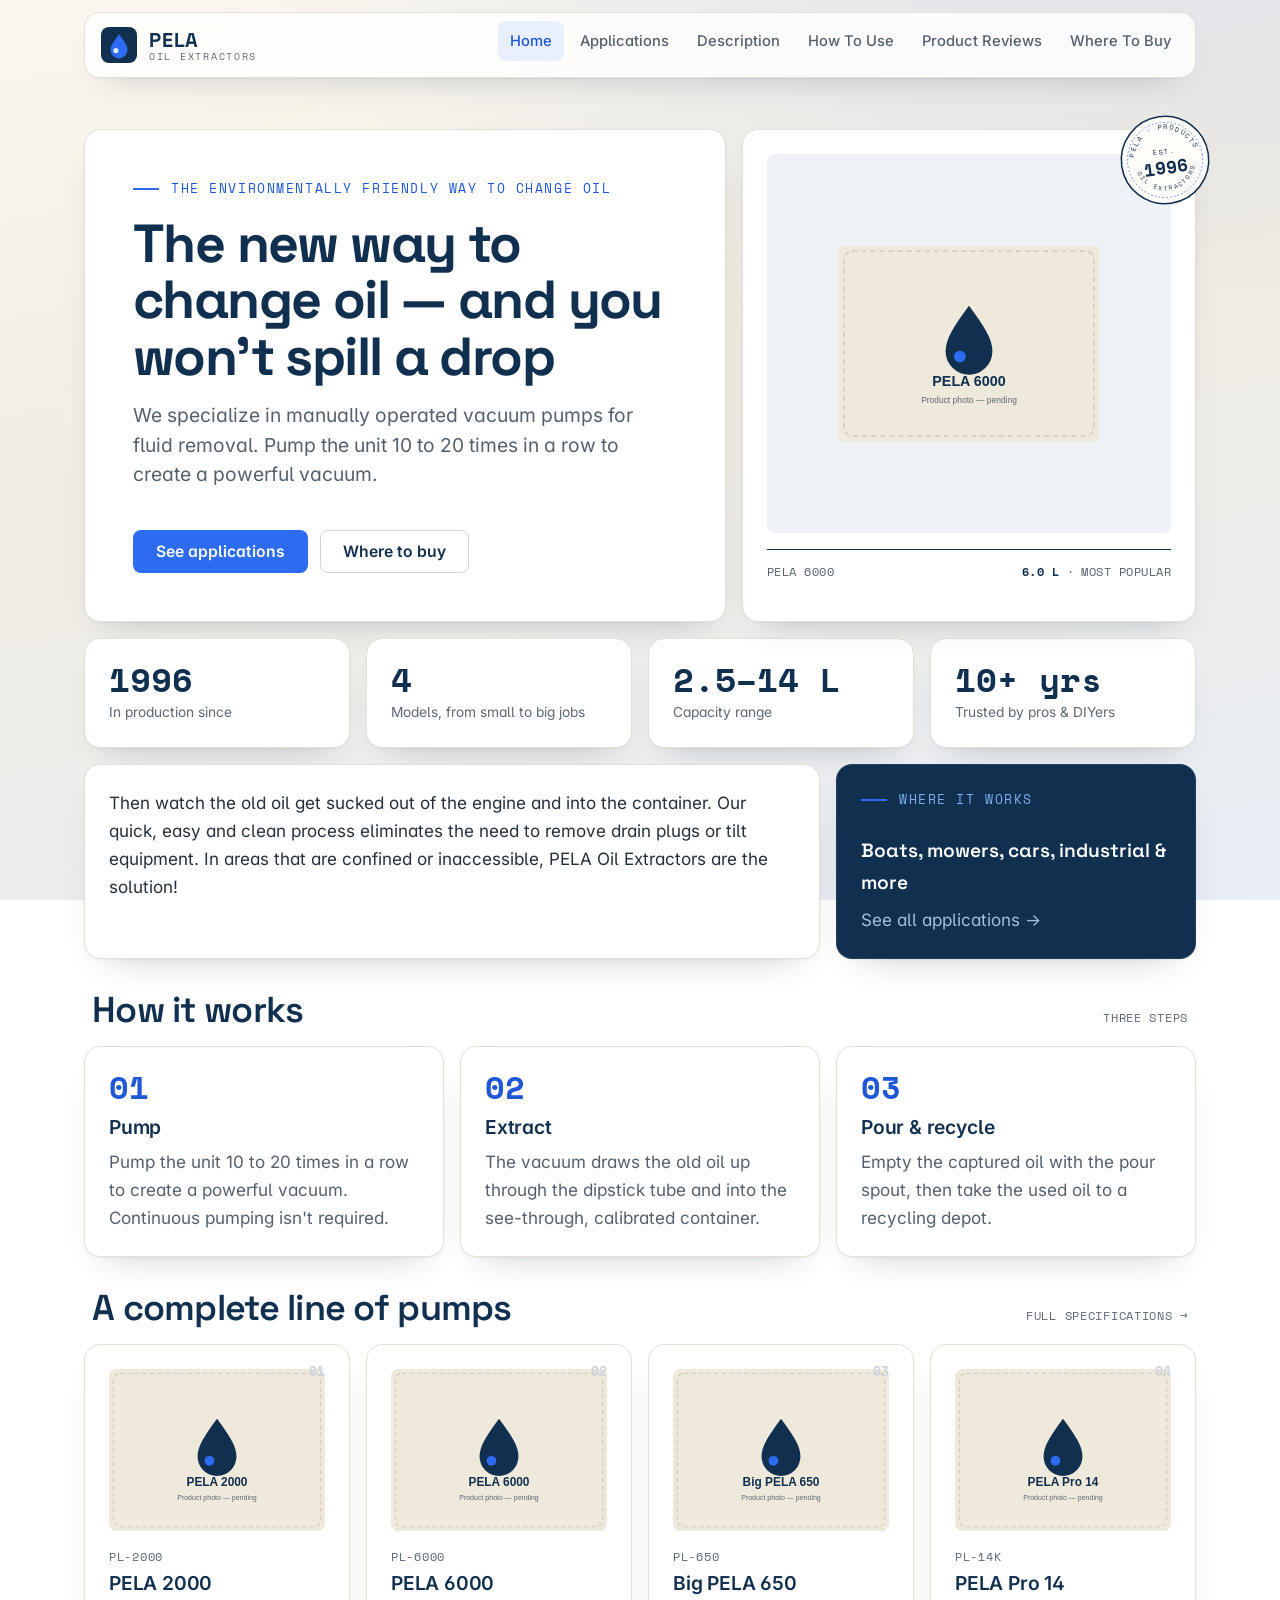
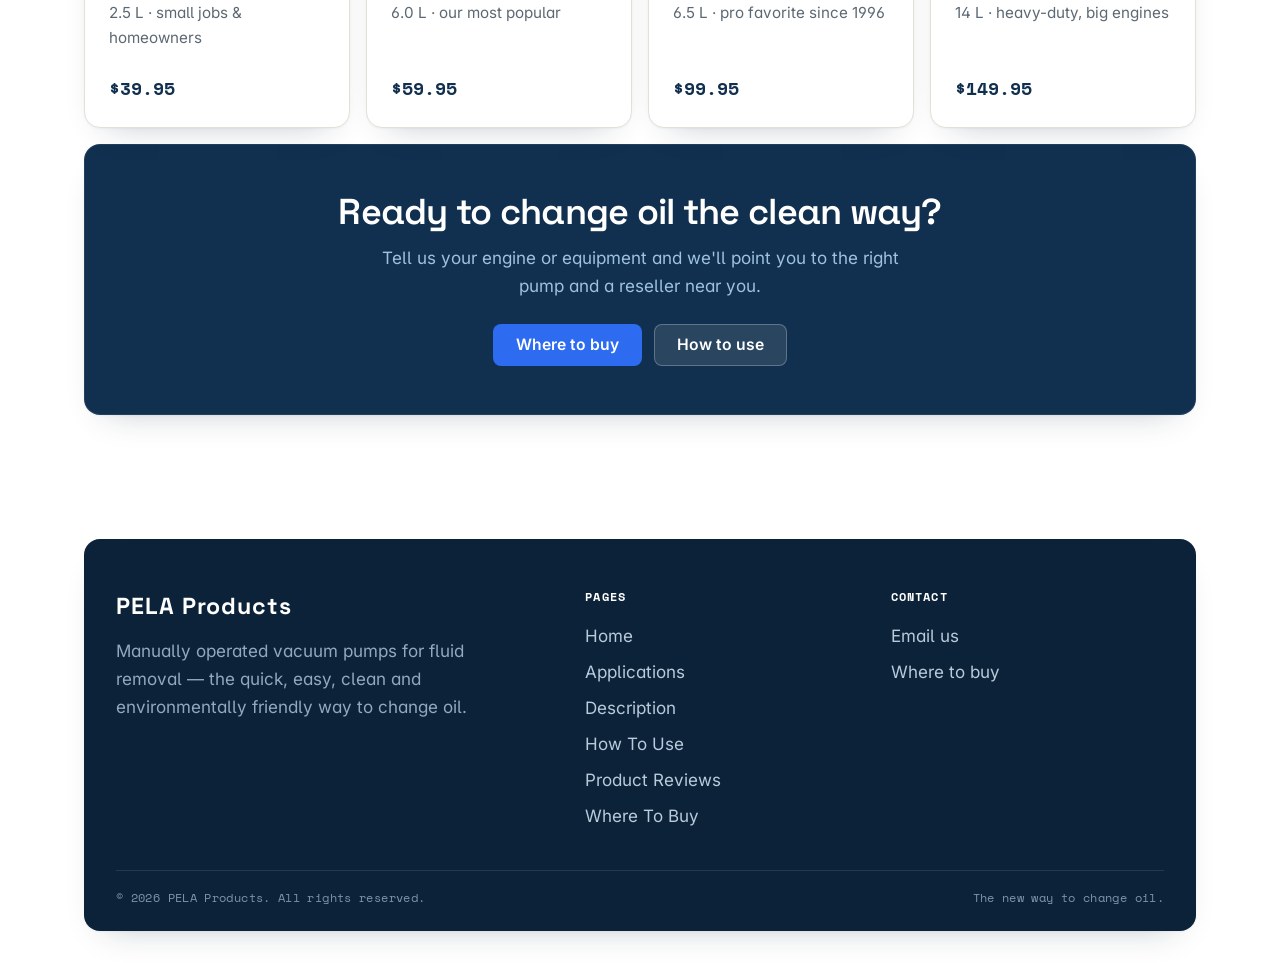
==== commit d5f1405b: "Geometry: single gradient + card/bento layout - Replace full-width bands with one fixed blue-tinted " ====
--- a/index.html
+++ b/index.html
@@ -66,7 +66,8 @@
   <a class="skip-link" href="#main">Skip to content</a>
 
   <header class="site-header">
-    <div class="container header-inner">
+    <div class="container">
+      <div class="header-inner">
       <a class="brand" href="index.html" aria-label="PELA Products — home">
         <svg class="brand__mark" width="36" height="36" viewBox="0 0 64 64" aria-hidden="true" focusable="false">
           <rect width="64" height="64" rx="14" fill="#11304f"/>
@@ -92,82 +93,94 @@
           <li><a href="contact.html">Where To Buy</a></li>
         </ul>
       </nav>
+      </div>
     </div>
   </header>
 
   <main id="main">
-    <!-- Hero -->
-    <section class="hero">
-      <div class="container hero__inner">
-        <div>
-          <p class="eyebrow">The environmentally friendly way to change oil</p>
-          <h1>The new way to change oil — and you won't spill a drop</h1>
-          <p class="lede">We specialize in manually operated vacuum pumps for fluid removal. The most common application is oil changing. All you need to do is pump the unit 10 to 20 times in a row to create a powerful vacuum.</p>
-          <div class="cta-row">
-            <a class="btn btn--primary" href="applications.html">See applications</a>
-            <a class="btn btn--secondary" href="contact.html">Where to buy</a>
-          </div>
-        </div>
-        <div class="hero__art">
-          <svg class="stamp" viewBox="0 0 120 120" role="img" aria-label="Established 1996">
-            <circle cx="60" cy="60" r="57" fill="#fffdf9" stroke="#11304f" stroke-width="2"/>
-            <circle cx="60" cy="60" r="49" fill="none" stroke="#2d6bf0" stroke-width="1" stroke-dasharray="2 3"/>
-            <path id="seal-top" d="M60 60 m-40 0 a40 40 0 0 1 80 0" fill="none"/>
-            <path id="seal-bot" d="M60 60 m-40 0 a40 40 0 0 0 80 0" fill="none"/>
-            <text font-size="9" letter-spacing="2"><textPath href="#seal-top" startOffset="50%" text-anchor="middle">PELA · PRODUCTS</textPath></text>
-            <text font-size="8" letter-spacing="2"><textPath href="#seal-bot" startOffset="50%" text-anchor="middle">OIL EXTRACTORS</textPath></text>
-            <text x="60" y="52" text-anchor="middle" font-size="9" letter-spacing="2" fill="#2d6bf0">EST.</text>
-            <text x="60" y="78" text-anchor="middle" font-size="23" font-weight="700">1996</text>
-          </svg>
-          <div class="frame">
-            <!-- TODO: replace with real product photo — original: https://www.pelaproducts.com/PL6000BH-use.gif (see MISSING_ASSETS.md) -->
-            <img src="assets/img/pela-6000.svg" width="400" height="300" alt="PELA 6000 oil extractor — a manual vacuum pump with a see-through calibrated container.">
-            <p class="caption"><span>PELA 6000</span><span><b>6.0 L</b> &middot; most popular</span></p>
-          </div>
-        </div>
-      </div>
-    </section>
-
-    <!-- How it works -->
     <section class="section">
       <div class="container">
-        <div class="stack" style="max-width:62ch;">
-          <p>Then watch the old oil get sucked out of the engine and into the container. Our quick, easy and clean process eliminates the need to remove drain plugs or tilt equipment. In areas that are confined or inaccessible, PELA Oil Extractors are the solution! Our pumps have been popular among do-it-yourselfers and professionals alike for over 10 years.</p>
-        </div>
-
-        <p class="eyebrow" style="margin-top:var(--sp-7);">How it works</p>
-        <ol class="process">
-          <li>
-            <span class="process__n">01</span>
+        <div class="bento">
+
+          <!-- Hero headline tile -->
+          <div class="card tile-hero b-7">
+            <p class="eyebrow">The environmentally friendly way to change oil</p>
+            <h1>The new way to change oil — and you won't spill a drop</h1>
+            <p class="lede">We specialize in manually operated vacuum pumps for fluid removal. Pump the unit 10 to 20 times in a row to create a powerful vacuum.</p>
+            <div class="cta-row">
+              <a class="btn btn--primary" href="applications.html">See applications</a>
+              <a class="btn btn--secondary" href="contact.html">Where to buy</a>
+            </div>
+          </div>
+
+          <!-- Product showcase tile -->
+          <div class="card tile-product b-5">
+            <svg class="stamp" viewBox="0 0 120 120" role="img" aria-label="Established 1996">
+              <circle cx="60" cy="60" r="57" fill="#fffdf9" stroke="#11304f" stroke-width="2"/>
+              <circle cx="60" cy="60" r="49" fill="none" stroke="#2d6bf0" stroke-width="1" stroke-dasharray="2 3"/>
+              <path id="seal-top" d="M60 60 m-40 0 a40 40 0 0 1 80 0" fill="none"/>
+              <path id="seal-bot" d="M60 60 m-40 0 a40 40 0 0 0 80 0" fill="none"/>
+              <text font-size="9" letter-spacing="2"><textPath href="#seal-top" startOffset="50%" text-anchor="middle">PELA · PRODUCTS</textPath></text>
+              <text font-size="8" letter-spacing="2"><textPath href="#seal-bot" startOffset="50%" text-anchor="middle">OIL EXTRACTORS</textPath></text>
+              <text x="60" y="52" text-anchor="middle" font-size="9" letter-spacing="2" fill="#2d6bf0">EST.</text>
+              <text x="60" y="78" text-anchor="middle" font-size="23" font-weight="700">1996</text>
+            </svg>
+            <div class="shot">
+              <!-- TODO: replace with real product photo — original: https://www.pelaproducts.com/PL6000BH-use.gif (see MISSING_ASSETS.md) -->
+              <img src="assets/img/pela-6000.svg" width="400" height="300" alt="PELA 6000 oil extractor — a manual vacuum pump with a see-through calibrated container.">
+            </div>
+            <p class="caption"><span>PELA 6000</span><span><b>6.0 L</b> &middot; most popular</span></p>
+          </div>
+
+          <!-- Stat tiles -->
+          <div class="card stat b-3"><span class="stat__n">1996</span><span class="stat__l">In production since</span></div>
+          <div class="card stat b-3"><span class="stat__n">4</span><span class="stat__l">Models, from small to big jobs</span></div>
+          <div class="card stat b-3"><span class="stat__n">2.5–14 L</span><span class="stat__l">Capacity range</span></div>
+          <div class="card stat b-3"><span class="stat__n">10+ yrs</span><span class="stat__l">Trusted by pros &amp; DIYers</span></div>
+
+          <!-- Lead prose tile -->
+          <div class="card b-8">
+            <p style="margin:0;">Then watch the old oil get sucked out of the engine and into the container. Our quick, easy and clean process eliminates the need to remove drain plugs or tilt equipment. In areas that are confined or inaccessible, PELA Oil Extractors are the solution!</p>
+          </div>
+
+          <!-- Applications CTA tile -->
+          <a class="card card--ink b-4 card-link" href="applications.html" style="display:flex;flex-direction:column;justify-content:center;gap:var(--sp-2);">
+            <span class="eyebrow" style="color:#7fb0f0;">Where it works</span>
+            <span style="font-family:var(--font-display);font-weight:600;font-size:var(--fs-500);color:#fff;">Boats, mowers, cars, industrial &amp; more</span>
+            <span style="color:#9fc0e0;">See all applications →</span>
+          </a>
+
+          <!-- How it works label -->
+          <div class="tile-label b-12">
+            <h2>How it works</h2>
+            <span class="sku">Three steps</span>
+          </div>
+
+          <!-- Step tiles -->
+          <div class="card tile-step b-4">
+            <span class="n">01</span>
             <h3>Pump</h3>
             <p>Pump the unit 10 to 20 times in a row to create a powerful vacuum. Continuous pumping isn't required.</p>
-          </li>
-          <li>
-            <span class="process__n">02</span>
+          </div>
+          <div class="card tile-step b-4">
+            <span class="n">02</span>
             <h3>Extract</h3>
             <p>The vacuum draws the old oil up through the dipstick tube and into the see-through, calibrated container.</p>
-          </li>
-          <li>
-            <span class="process__n">03</span>
+          </div>
+          <div class="card tile-step b-4">
+            <span class="n">03</span>
             <h3>Pour &amp; recycle</h3>
             <p>Empty the captured oil with the pour spout, then take the used oil to a recycling depot.</p>
-          </li>
-        </ol>
-
-        <div class="cta-row">
-          <a class="btn btn--secondary" href="applications.html">See all applications</a>
-        </div>
-      </div>
-    </section>
-
-    <!-- Product line -->
-    <section class="section section--paper">
-      <div class="container">
-        <p class="eyebrow">The range</p>
-        <h2>A complete line of pumps</h2>
-        <p class="lede">PELA offers a complete line of pumps to meet all your needs, from small to big jobs.</p>
-        <div class="grid grid--4" style="margin-top:var(--sp-6);">
-          <article class="card product">
+          </div>
+
+          <!-- The range label -->
+          <div class="tile-label b-12">
+            <h2>A complete line of pumps</h2>
+            <a class="sku" href="description.html" style="text-decoration:none;">Full specifications →</a>
+          </div>
+
+          <!-- Product tiles -->
+          <article class="card product b-3">
             <span class="product__idx">01</span>
             <!-- TODO: replace with real product photo — original: https://www.pelaproducts.com/PL2000BH-use.gif (see MISSING_ASSETS.md) -->
             <div class="product__media"><img src="assets/img/pela-2000.svg" width="400" height="300" alt="PELA 2000 oil extractor"></div>
@@ -176,7 +189,7 @@
             <p class="cap">2.5 L &middot; small jobs &amp; homeowners</p>
             <p class="price">$39.95</p>
           </article>
-          <article class="card product">
+          <article class="card product b-3">
             <span class="product__idx">02</span>
             <!-- TODO: replace with real product photo — original: https://www.pelaproducts.com/PL6000BH-use.gif (see MISSING_ASSETS.md) -->
             <div class="product__media"><img src="assets/img/pela-6000.svg" width="400" height="300" alt="PELA 6000 oil extractor"></div>
@@ -185,7 +198,7 @@
             <p class="cap">6.0 L &middot; our most popular</p>
             <p class="price">$59.95</p>
           </article>
-          <article class="card product">
+          <article class="card product b-3">
             <span class="product__idx">03</span>
             <!-- TODO: replace with real product photo — original: https://www.pelaproducts.com/PL650-use.gif (see MISSING_ASSETS.md) -->
             <div class="product__media"><img src="assets/img/pela-650.svg" width="400" height="300" alt="Big PELA 650 oil extractor"></div>
@@ -194,7 +207,7 @@
             <p class="cap">6.5 L &middot; pro favorite since 1996</p>
             <p class="price">$99.95</p>
           </article>
-          <article class="card product">
+          <article class="card product b-3">
             <span class="product__idx">04</span>
             <!-- TODO: replace with real product photo — original: https://www.pelaproducts.com/PL14K-use.gif (see MISSING_ASSETS.md) -->
             <div class="product__media"><img src="assets/img/pela-pro-14.svg" width="400" height="300" alt="PELA Pro 14 oil extractor"></div>
@@ -203,44 +216,53 @@
             <p class="cap">14 L &middot; heavy-duty, big engines</p>
             <p class="price">$149.95</p>
           </article>
-        </div>
-        <div class="cta-row">
-          <a class="btn btn--primary" href="description.html">Full specifications</a>
-          <a class="btn btn--secondary" href="how-to-use.html">How to use</a>
+
+          <!-- Closing CTA tile -->
+          <div class="card card--ink b-12" style="text-align:center;padding-block:var(--sp-7);">
+            <h2 style="margin-bottom:var(--sp-3);">Ready to change oil the clean way?</h2>
+            <p style="color:#9fc0e0;max-width:48ch;margin:0 auto var(--sp-5);">Tell us your engine or equipment and we'll point you to the right pump and a reseller near you.</p>
+            <div class="cta-row" style="justify-content:center;margin-top:0;">
+              <a class="btn btn--primary" href="contact.html">Where to buy</a>
+              <a class="btn btn--onink" href="how-to-use.html">How to use</a>
+            </div>
+          </div>
+
         </div>
       </div>
     </section>
   </main>
 
   <footer class="site-footer">
-    <div class="container footer-inner">
-      <div class="footer-brand">
-        <span class="brand__name">PELA Products</span>
-        <p>Manually operated vacuum pumps for fluid removal — the quick, easy, clean and environmentally friendly way to change oil.</p>
-      </div>
-      <div>
-        <h4>Pages</h4>
-        <ul>
-          <li><a href="index.html">Home</a></li>
-          <li><a href="applications.html">Applications</a></li>
-          <li><a href="description.html">Description</a></li>
-          <li><a href="how-to-use.html">How To Use</a></li>
-          <li><a href="product-reviews.html">Product Reviews</a></li>
-          <li><a href="contact.html">Where To Buy</a></li>
-        </ul>
-      </div>
-      <div>
-        <h4>Contact</h4>
-        <ul>
-          <li><a href="contact.html" data-email data-subject="PELA Products enquiry">Email us</a></li>
-          <li><a href="contact.html">Where to buy</a></li>
-        </ul>
-      </div>
-    </div>
-    <div class="footer-bottom">
-      <div class="container">
-        <span>&copy; <span id="year">2009</span> PELA Products. All rights reserved.</span>
-        <span>The new way to change oil.</span>
+    <div class="container">
+      <div class="footer-card">
+        <div class="footer-inner">
+          <div class="footer-brand">
+            <span class="brand__name">PELA Products</span>
+            <p>Manually operated vacuum pumps for fluid removal — the quick, easy, clean and environmentally friendly way to change oil.</p>
+          </div>
+          <div>
+            <h4>Pages</h4>
+            <ul>
+              <li><a href="index.html">Home</a></li>
+              <li><a href="applications.html">Applications</a></li>
+              <li><a href="description.html">Description</a></li>
+              <li><a href="how-to-use.html">How To Use</a></li>
+              <li><a href="product-reviews.html">Product Reviews</a></li>
+              <li><a href="contact.html">Where To Buy</a></li>
+            </ul>
+          </div>
+          <div>
+            <h4>Contact</h4>
+            <ul>
+              <li><a href="contact.html" data-email data-subject="PELA Products enquiry">Email us</a></li>
+              <li><a href="contact.html">Where to buy</a></li>
+            </ul>
+          </div>
+        </div>
+        <div class="footer-bottom">
+          <span>&copy; <span id="year">2009</span> PELA Products. All rights reserved.</span>
+          <span>The new way to change oil.</span>
+        </div>
       </div>
     </div>
   </footer>
--- a/assets/css/style.css
+++ b/assets/css/style.css
@@ -1,68 +1,40 @@
 /* ==========================================================================
-   PELA Products — shared stylesheet  ·  "Engineered catalog"
-   Type:  Space Grotesk (display) + Inter (text) + Space Mono (technical),
-          self-hosted woff2.
+   PELA Products — shared stylesheet  ·  "Catalog board" (card / bento)
+   Single tinted-gradient background; every block is a floating card.
+   Type:  Space Grotesk (display) + Inter (text) + Space Mono (technical).
    Color: dark-blue ink + blueprint-blue accent + warm ivory neutrals.
-   Single source of truth. No build step, no frameworks.
    ========================================================================== */
 
 /* ---- Self-hosted fonts --------------------------------------------------- */
-@font-face {
-  font-family: "Space Grotesk";
-  src: url("../fonts/space-grotesk-latin-var.woff2") format("woff2");
-  font-weight: 300 700; font-style: normal; font-display: swap;
-}
-@font-face {
-  font-family: "Inter";
-  src: url("../fonts/inter-latin-var.woff2") format("woff2");
-  font-weight: 100 900; font-style: normal; font-display: swap;
-}
-@font-face {
-  font-family: "Inter";
-  src: url("../fonts/inter-latin-italic.woff2") format("woff2");
-  font-weight: 400; font-style: italic; font-display: swap;
-}
-@font-face {
-  font-family: "Space Mono";
-  src: url("../fonts/space-mono-latin-400.woff2") format("woff2");
-  font-weight: 400; font-style: normal; font-display: swap;
-}
-@font-face {
-  font-family: "Space Mono";
-  src: url("../fonts/space-mono-latin-700.woff2") format("woff2");
-  font-weight: 700; font-style: normal; font-display: swap;
-}
+@font-face { font-family: "Space Grotesk"; src: url("../fonts/space-grotesk-latin-var.woff2") format("woff2"); font-weight: 300 700; font-style: normal; font-display: swap; }
+@font-face { font-family: "Inter"; src: url("../fonts/inter-latin-var.woff2") format("woff2"); font-weight: 100 900; font-style: normal; font-display: swap; }
+@font-face { font-family: "Inter"; src: url("../fonts/inter-latin-italic.woff2") format("woff2"); font-weight: 400; font-style: italic; font-display: swap; }
+@font-face { font-family: "Space Mono"; src: url("../fonts/space-mono-latin-400.woff2") format("woff2"); font-weight: 400; font-style: normal; font-display: swap; }
+@font-face { font-family: "Space Mono"; src: url("../fonts/space-mono-latin-700.woff2") format("woff2"); font-weight: 700; font-style: normal; font-display: swap; }
 
 /* ---- Design tokens ------------------------------------------------------- */
 :root {
-  /* Brand + accent */
-  --ink: #11304f;          /* logo dark blue */
-  --ink-deep: #0b2238;     /* footer / deepest */
+  --ink: #11304f;
+  --ink-deep: #0b2238;
   --ink-700: #1d4a70;
-  --accent: #2d6bf0;       /* blueprint blue */
-  --accent-600: #1f57d6;   /* hover */
+  --accent: #2d6bf0;
+  --accent-600: #1f57d6;
   --accent-100: #d4e2fb;
   --accent-050: #e9f0fd;
 
-  /* Warm neutrals */
-  --bg: #fffdf9;           /* barely-warm white page */
-  --paper: #f4efe4;        /* warm ivory band */
   --surface: #ffffff;
-  --surface-2: #efe9db;    /* warm media wells */
-  --border: #e4ddcd;       /* warm hairline */
-  --border-strong: #d2c8b3;
-
-  /* Text */
-  --text: #26303a;
-  --text-soft: #55626e;
-  --text-faint: #5d6975;
-
-  /* Semantic (functional only) */
+  --surface-2: #eef1f6;
+  --border: #e3e1d6;
+  --border-strong: #cdd3dd;
+
+  --text: #25303a;
+  --text-soft: #54616d;
+  --text-faint: #5c6873;
+
   --warn: #9c5a0e;
   --warn-bg: #f7ecd6;
   --focus: #2d6bf0;
 
-  /* Type */
   --font-display: "Space Grotesk", ui-sans-serif, system-ui, -apple-system, "Segoe UI", sans-serif;
   --font-sans: "Inter", ui-sans-serif, system-ui, -apple-system, "Segoe UI", Roboto, Helvetica, Arial, sans-serif;
   --font-mono: "Space Mono", ui-monospace, SFMono-Regular, Menlo, Consolas, monospace;
@@ -72,36 +44,34 @@
   --fs-500: 1.2rem;
   --fs-600: clamp(1.35rem, 1.15rem + 0.7vw, 1.6rem);
   --fs-700: clamp(1.6rem, 1.2rem + 1.6vw, 2.25rem);
-  --fs-800: clamp(2.2rem, 1.45rem + 3vw, 3.6rem);
-  --lh-tight: 1.04;
+  --fs-800: clamp(2.1rem, 1.45rem + 2.7vw, 3.35rem);
+  --lh-tight: 1.05;
   --lh-snug: 1.3;
   --lh-base: 1.65;
 
-  /* Spacing */
   --sp-1: 0.25rem; --sp-2: 0.5rem; --sp-3: 0.75rem; --sp-4: 1rem;
   --sp-5: 1.5rem; --sp-6: 2rem; --sp-7: 3rem; --sp-8: 4.5rem; --sp-9: 6rem;
 
-  /* Layout */
   --radius: 8px;
-  --radius-lg: 14px;
+  --radius-lg: 16px;
   --radius-pill: 999px;
-  --shadow-sm: 0 1px 2px rgba(11, 34, 56, 0.05);
-  --shadow-md: 0 12px 34px -16px rgba(11, 34, 56, 0.28);
-  --container: 1120px;
+  --shadow-card: 0 1px 2px rgba(11, 34, 56, 0.04), 0 16px 34px -22px rgba(11, 34, 56, 0.30);
+  --shadow-hover: 0 2px 4px rgba(11, 34, 56, 0.05), 0 22px 42px -20px rgba(11, 34, 56, 0.36);
+  --container: 1160px;
 }
 
 /* ---- Reset / base -------------------------------------------------------- */
 *, *::before, *::after { box-sizing: border-box; }
 html { -webkit-text-size-adjust: 100%; scroll-behavior: smooth; }
 body {
-  margin: 0;
-  font-family: var(--font-sans);
-  font-size: var(--fs-400);
-  line-height: var(--lh-base);
+  margin: 0; min-height: 100vh;
+  font-family: var(--font-sans); font-size: var(--fs-400); line-height: var(--lh-base);
   color: var(--text);
-  background: var(--bg);
-  -webkit-font-smoothing: antialiased;
-  text-rendering: optimizeLegibility;
+  background:
+    radial-gradient(115% 75% at 88% -8%, rgba(45, 107, 240, 0.12), rgba(45, 107, 240, 0) 60%),
+    linear-gradient(168deg, #fbf7ef 0%, #f2ede2 42%, #e7edf6 100%);
+  background-attachment: fixed;
+  -webkit-font-smoothing: antialiased; text-rendering: optimizeLegibility;
   font-feature-settings: "cv05" 1, "cv11" 1, "ss01" 1;
 }
 ::selection { background: var(--accent); color: #fff; }
@@ -119,170 +89,158 @@
 li { margin: 0 0 var(--sp-2); }
 strong { font-weight: 600; color: var(--ink); }
 em { font-style: italic; }
-:where(h2, h3, section)[id] { scroll-margin-top: 88px; }
-
-/* Accessibility */
+:where(h2, h3, section, div)[id] { scroll-margin-top: 96px; }
+
 :focus-visible { outline: 3px solid var(--focus); outline-offset: 2px; border-radius: 4px; }
-.skip-link {
-  position: absolute; left: var(--sp-3); top: -100px; z-index: 100;
-  background: var(--ink); color: #fff; padding: var(--sp-2) var(--sp-4); border-radius: var(--radius);
-  transition: top 0.15s ease;
-}
+.skip-link { position: absolute; left: var(--sp-3); top: -100px; z-index: 100; background: var(--ink); color: #fff; padding: var(--sp-2) var(--sp-4); border-radius: var(--radius); transition: top 0.15s ease; }
 .skip-link:focus { top: var(--sp-3); color: #fff; }
 .sr-only { position: absolute; width: 1px; height: 1px; padding: 0; margin: -1px; overflow: hidden; clip: rect(0 0 0 0); white-space: nowrap; border: 0; }
 
 /* ---- Layout helpers ------------------------------------------------------ */
 .container { width: 100%; max-width: var(--container); margin-inline: auto; padding-inline: var(--sp-5); }
-.section { padding-block: clamp(var(--sp-7), 5vw, var(--sp-9)); }
-.section--paper { background: var(--paper); }
+.section { padding-block: clamp(var(--sp-6), 4vw, var(--sp-8)); }
 .lede { font-size: var(--fs-500); line-height: 1.55; color: var(--text-soft); max-width: 56ch; }
 .stack > * + * { margin-top: var(--sp-4); }
 .muted { color: var(--text-faint); }
 .text-center { text-align: center; }
 
-/* Mono "kicker" — replaces the generic eyebrow, technical voice */
-.eyebrow {
-  display: inline-flex; align-items: center; gap: var(--sp-3);
-  font-family: var(--font-mono); font-size: var(--fs-300); font-weight: 400;
-  letter-spacing: 0.12em; text-transform: uppercase; color: var(--accent-600); margin: 0 0 var(--sp-4);
-}
+/* Mono kicker */
+.eyebrow { display: inline-flex; align-items: center; gap: var(--sp-3); font-family: var(--font-mono); font-size: var(--fs-300); font-weight: 400; letter-spacing: 0.12em; text-transform: uppercase; color: var(--accent-600); margin: 0 0 var(--sp-4); }
 .eyebrow::before { content: ""; width: 26px; height: 2px; background: var(--accent); }
 
-/* Measured ruler motif — nods to PELA's calibrated containers */
-.rule-measure {
-  height: 18px; margin: 0; border: 0; border-bottom: 1.5px solid var(--ink);
-  background-image:
-    repeating-linear-gradient(90deg, var(--ink) 0 1.5px, transparent 1.5px 56px),
-    repeating-linear-gradient(90deg, var(--border-strong) 0 1px, transparent 1px 14px);
-  background-position: bottom left, bottom left;
-  background-size: 100% 13px, 100% 7px;
-  background-repeat: repeat-x, repeat-x;
-}
-
-/* ---- Header / nav -------------------------------------------------------- */
-.site-header {
-  position: sticky; top: 0; z-index: 50;
-  background: rgba(255, 253, 249, 0.86);
-  backdrop-filter: saturate(150%) blur(10px);
-  border-bottom: 1px solid var(--border);
-}
-.header-inner { display: flex; align-items: center; justify-content: space-between; gap: var(--sp-4); min-height: 68px; }
+/* ---- Card primitive ------------------------------------------------------ */
+.card {
+  background: var(--surface); border: 1px solid var(--border); border-radius: var(--radius-lg);
+  padding: var(--sp-5); box-shadow: var(--shadow-card);
+}
+.card--ink { background: var(--ink); border-color: rgba(255,255,255,0.08); color: #cfe0ee; }
+.card--ink h1, .card--ink h2, .card--ink h3 { color: #fff; }
+.card--accent { background: var(--accent-050); border-color: var(--accent-100); }
+.card-link { color: inherit; text-decoration: none; }
+.card-link:hover { text-decoration: none; }
+
+/* Page header card (inner pages) */
+.page-head { padding: clamp(var(--sp-5), 4vw, var(--sp-7)); }
+.page-head h1 { margin-bottom: var(--sp-3); }
+.page-head .lede { margin-bottom: 0; }
+
+/* ---- Header (floating card) --------------------------------------------- */
+.site-header { position: sticky; top: 0; z-index: 50; background: transparent; padding-top: var(--sp-3); }
+.header-inner {
+  display: flex; align-items: center; justify-content: space-between; gap: var(--sp-4);
+  min-height: 60px; padding: var(--sp-2) var(--sp-3) var(--sp-2) var(--sp-4);
+  background: rgba(255, 255, 255, 0.82); backdrop-filter: saturate(150%) blur(12px);
+  border: 1px solid var(--border); border-radius: var(--radius-lg); box-shadow: var(--shadow-card);
+}
 .brand { display: inline-flex; align-items: center; gap: var(--sp-3); text-decoration: none; }
 .brand:hover { text-decoration: none; }
 .brand__text { display: flex; flex-direction: column; line-height: 1.05; }
-.brand__name { font-family: var(--font-display); font-weight: 700; font-size: 1.3rem; letter-spacing: 0.04em; color: var(--ink); }
-.brand__tag { font-family: var(--font-mono); font-size: 0.62rem; letter-spacing: 0.18em; text-transform: uppercase; color: var(--text-faint); }
-
-.nav-toggle {
-  display: none; align-items: center; justify-content: center; width: 44px; height: 44px;
-  background: transparent; border: 1px solid var(--border-strong); border-radius: var(--radius); cursor: pointer; color: var(--ink);
-}
+.brand__name { font-family: var(--font-display); font-weight: 700; font-size: 1.25rem; letter-spacing: 0.04em; color: var(--ink); }
+.brand__tag { font-family: var(--font-mono); font-size: 0.6rem; letter-spacing: 0.18em; text-transform: uppercase; color: var(--text-faint); }
+
+.nav-toggle { display: none; align-items: center; justify-content: center; width: 42px; height: 42px; background: transparent; border: 1px solid var(--border-strong); border-radius: var(--radius); cursor: pointer; color: var(--ink); }
 .nav-toggle__bar, .nav-toggle__bar::before, .nav-toggle__bar::after { content: ""; display: block; width: 20px; height: 2px; background: currentColor; position: relative; }
 .nav-toggle__bar::before { position: absolute; top: -6px; }
 .nav-toggle__bar::after { position: absolute; top: 6px; }
 
 .site-nav ul { list-style: none; display: flex; gap: var(--sp-1); margin: 0; padding: 0; }
-.site-nav a { display: inline-block; padding: var(--sp-2) var(--sp-3); border-radius: var(--radius); text-decoration: none; color: var(--text-soft); font-weight: 500; font-size: 0.95rem; }
+.site-nav a { display: inline-block; padding: var(--sp-2) var(--sp-3); border-radius: var(--radius); text-decoration: none; color: var(--text-soft); font-weight: 500; font-size: 0.92rem; }
 .site-nav a:hover { background: var(--surface-2); color: var(--ink); text-decoration: none; }
 .site-nav a[aria-current="page"] { color: var(--accent-600); background: var(--accent-050); }
 
 /* ---- Buttons ------------------------------------------------------------- */
-.btn {
-  display: inline-flex; align-items: center; gap: var(--sp-2);
-  padding: 0.8em 1.4em; border-radius: var(--radius);
-  font-family: var(--font-sans); font-weight: 600; font-size: 0.98rem; line-height: 1;
-  text-decoration: none; border: 1px solid transparent; cursor: pointer;
-  transition: background 0.15s ease, border-color 0.15s ease, color 0.15s ease, transform 0.05s ease;
-}
+.btn { display: inline-flex; align-items: center; gap: var(--sp-2); padding: 0.8em 1.4em; border-radius: var(--radius); font-family: var(--font-sans); font-weight: 600; font-size: 0.98rem; line-height: 1; text-decoration: none; border: 1px solid transparent; cursor: pointer; transition: background 0.15s ease, border-color 0.15s ease, color 0.15s ease, transform 0.05s ease; }
 .btn:hover { text-decoration: none; }
 .btn:active { transform: translateY(1px); }
-.btn--primary { background: var(--accent); color: #fff; box-shadow: var(--shadow-sm); }
+.btn--primary { background: var(--accent); color: #fff; }
 .btn--primary:hover { background: var(--accent-600); color: #fff; }
 .btn--secondary { background: var(--surface); color: var(--ink); border-color: var(--border-strong); }
 .btn--secondary:hover { color: var(--accent-600); border-color: var(--accent); background: var(--accent-050); }
-.cta-row { display: flex; flex-wrap: wrap; gap: var(--sp-3); margin-top: var(--sp-6); align-items: center; }
-
-/* ---- Hero (editorial, asymmetric) --------------------------------------- */
-.hero { background: var(--paper); border-bottom: 1px solid var(--border); }
-.hero__inner { display: grid; grid-template-columns: 1.18fr 0.82fr; gap: var(--sp-8); align-items: center; padding-block: clamp(var(--sp-7), 6vw, var(--sp-9)); }
-.hero h1 { margin-bottom: var(--sp-5); max-width: 14ch; }
-.hero .lede { max-width: 46ch; }
-.hero__art { position: relative; }
-.hero__art .frame {
-  position: relative; background: var(--surface); border: 1px solid var(--border-strong);
-  border-radius: var(--radius-lg); padding: var(--sp-6) var(--sp-5) var(--sp-4);
-  box-shadow: var(--shadow-md);
-}
-.hero__art .frame img, .hero__art .frame svg.product-img { width: 100%; max-width: 320px; margin-inline: auto; display: block; }
-.hero__art .frame .caption {
-  margin-top: var(--sp-4); padding-top: var(--sp-3); border-top: 1.5px solid var(--ink);
-  display: flex; justify-content: space-between; align-items: baseline;
-  font-family: var(--font-mono); font-size: 0.72rem; letter-spacing: 0.04em; color: var(--text-soft); text-transform: uppercase;
-}
-.hero__art .frame .caption b { color: var(--ink); font-weight: 700; }
-/* rotated wax-seal style stamp overlapping the frame */
-.stamp { position: absolute; top: calc(-1 * var(--sp-5)); right: calc(-1 * var(--sp-4)); width: 104px; height: 104px; transform: rotate(-8deg); z-index: 3; }
+.btn--onink { background: rgba(255,255,255,0.1); color: #fff; border-color: rgba(255,255,255,0.25); }
+.btn--onink:hover { background: rgba(255,255,255,0.18); color: #fff; }
+.cta-row { display: flex; flex-wrap: wrap; gap: var(--sp-3); margin-top: var(--sp-5); align-items: center; }
+
+/* ---- Bento mosaic -------------------------------------------------------- */
+.bento { display: grid; grid-template-columns: repeat(12, 1fr); gap: var(--sp-4); align-items: stretch; }
+.bento > * { margin: 0; min-width: 0; }
+.b-3 { grid-column: span 3; } .b-4 { grid-column: span 4; } .b-5 { grid-column: span 5; }
+.b-6 { grid-column: span 6; } .b-7 { grid-column: span 7; } .b-8 { grid-column: span 8; } .b-12 { grid-column: span 12; }
+
+/* Hero headline tile */
+.tile-hero { display: flex; flex-direction: column; justify-content: center; padding: clamp(var(--sp-5), 4vw, var(--sp-7)); }
+.tile-hero h1 { margin-bottom: var(--sp-4); }
+
+/* Product showcase tile */
+.tile-product { position: relative; display: flex; flex-direction: column; }
+.tile-product .shot { flex: 1; display: flex; align-items: center; justify-content: center; background: var(--surface-2); border-radius: var(--radius); padding: var(--sp-5); }
+.tile-product .shot img, .tile-product .shot svg { width: 100%; max-width: 260px; }
+.tile-product .caption { margin-top: var(--sp-4); padding-top: var(--sp-3); border-top: 1.5px solid var(--ink); display: flex; justify-content: space-between; align-items: baseline; font-family: var(--font-mono); font-size: 0.72rem; letter-spacing: 0.04em; color: var(--text-soft); text-transform: uppercase; }
+.tile-product .caption b { color: var(--ink); font-weight: 700; }
+.stamp { position: absolute; top: calc(-1 * var(--sp-4)); right: calc(-1 * var(--sp-4)); width: 92px; height: 92px; transform: rotate(-8deg); z-index: 3; }
 .stamp text { font-family: var(--font-mono); fill: var(--ink); }
 
-/* ---- Process strip — replaces icon-tile trio ---------------------------- */
-.process {
-  list-style: none; margin: 0; padding: var(--sp-5) 0 0;
-  display: grid; grid-template-columns: repeat(3, 1fr); gap: var(--sp-6);
-  border-top: 2px solid var(--ink);
-}
-.process > li { position: relative; margin: 0; padding-top: var(--sp-5); }
-.process > li::before { content: ""; position: absolute; top: -2px; left: 0; width: 2px; height: 14px; background: var(--ink); }
-.process__n { display: block; font-family: var(--font-mono); font-weight: 700; font-size: 2.1rem; line-height: 1; color: var(--accent); margin-bottom: var(--sp-3); }
-.process h3 { margin-bottom: var(--sp-2); }
-.process p { color: var(--text-soft); margin: 0; }
-
-/* ---- Grids / cards ------------------------------------------------------- */
-.grid { display: grid; gap: var(--sp-5); }
+/* Stat tiles */
+.stat { display: flex; flex-direction: column; justify-content: center; gap: var(--sp-1); }
+.stat__n { font-family: var(--font-mono); font-weight: 700; font-size: clamp(1.5rem, 1.1rem + 1.4vw, 2.1rem); color: var(--ink); line-height: 1; }
+.stat__l { font-size: 0.86rem; color: var(--text-faint); }
+
+/* Step tiles (how it works) */
+.tile-step .n { display: block; font-family: var(--font-mono); font-weight: 700; font-size: 2rem; line-height: 1; color: var(--accent-600); margin-bottom: var(--sp-3); }
+.tile-step h3 { margin-bottom: var(--sp-2); }
+.tile-step p { color: var(--text-soft); margin: 0; }
+
+/* Section label inside bento */
+.tile-label { display: flex; align-items: baseline; justify-content: space-between; gap: var(--sp-4); background: transparent; border: 0; box-shadow: none; padding: var(--sp-4) var(--sp-2) 0; }
+.tile-label h2 { margin: 0; }
+
+/* ---- Generic grids (inner pages) ---------------------------------------- */
+.grid { display: grid; gap: var(--sp-4); }
 .grid--2 { grid-template-columns: repeat(2, minmax(0, 1fr)); }
 .grid--3 { grid-template-columns: repeat(3, minmax(0, 1fr)); }
 .grid--4 { grid-template-columns: repeat(4, minmax(0, 1fr)); }
-
-.card { background: var(--surface); border: 1px solid var(--border); border-radius: var(--radius-lg); padding: var(--sp-5); transition: border-color 0.15s ease, transform 0.15s ease, box-shadow 0.15s ease; }
-.card h3 { margin-bottom: var(--sp-2); }
+.card-grid { display: grid; gap: var(--sp-4); grid-template-columns: repeat(auto-fit, minmax(240px, 1fr)); }
+
 .price { font-family: var(--font-mono); font-weight: 700; color: var(--ink); }
 .sku { font-family: var(--font-mono); font-size: 0.74rem; letter-spacing: 0.06em; color: var(--text-faint); text-transform: uppercase; margin: 0; }
 
-/* Product cards — catalog style with index numbers */
+/* Product cards */
 .product { display: flex; flex-direction: column; position: relative; }
-.product:hover { border-color: var(--border-strong); transform: translateY(-3px); box-shadow: var(--shadow-md); }
-.product__idx { position: absolute; top: var(--sp-4); right: var(--sp-5); font-family: var(--font-mono); font-size: 0.8rem; font-weight: 700; color: var(--border-strong); letter-spacing: 0.05em; }
-.product__media { aspect-ratio: 4 / 3; background: var(--surface-2); border: 1px solid var(--border); border-radius: var(--radius); display: flex; align-items: center; justify-content: center; margin-bottom: var(--sp-4); overflow: hidden; }
+.product:hover { box-shadow: var(--shadow-hover); transform: translateY(-3px); }
+.product__idx { position: absolute; top: var(--sp-4); right: var(--sp-5); font-family: var(--font-mono); font-size: 0.8rem; font-weight: 700; color: var(--border-strong); }
+.product__media { aspect-ratio: 4 / 3; background: var(--surface-2); border-radius: var(--radius); display: flex; align-items: center; justify-content: center; margin-bottom: var(--sp-4); overflow: hidden; }
 .product__media img, .product__media svg { width: 100%; height: 100%; object-fit: contain; }
 .product .sku { margin-bottom: var(--sp-1); }
 .product h3 { margin-bottom: var(--sp-1); }
 .product .cap { color: var(--text-faint); font-size: 0.95rem; margin: 0 0 var(--sp-3); }
 .product .price { margin: auto 0 0; padding-top: var(--sp-3); font-size: 1.1rem; }
 
-/* Spec list — datasheet, monospaced */
+/* Spec list — datasheet */
 .spec-list { list-style: none; padding: 0; margin: var(--sp-3) 0 0; font-family: var(--font-mono); font-size: 0.86rem; }
 .spec-list li { display: flex; justify-content: space-between; gap: var(--sp-4); padding: var(--sp-2) 0; border-top: 1px solid var(--border); margin: 0; }
 .spec-list .k { color: var(--text-faint); text-transform: uppercase; letter-spacing: 0.04em; font-size: 0.78rem; }
 .spec-list .v { font-weight: 700; text-align: right; color: var(--ink); }
 
-/* Steps (how to use) */
+/* Steps (how-to procedures) */
 .steps { list-style: none; counter-reset: step; padding: 0; margin: 0; display: grid; gap: var(--sp-4); }
-.steps > li { position: relative; counter-increment: step; margin: 0; padding: var(--sp-5) var(--sp-5) var(--sp-5) calc(var(--sp-8) + var(--sp-3)); background: var(--surface); border: 1px solid var(--border); border-radius: var(--radius-lg); }
-.steps > li::before { content: counter(step, decimal-leading-zero); position: absolute; left: var(--sp-5); top: var(--sp-5); font-family: var(--font-mono); font-weight: 700; font-size: 1.3rem; color: var(--accent); }
+.steps > li { position: relative; counter-increment: step; margin: 0; padding: var(--sp-5) var(--sp-5) var(--sp-5) calc(var(--sp-8) + var(--sp-3)); background: var(--surface); border: 1px solid var(--border); border-radius: var(--radius-lg); box-shadow: var(--shadow-card); }
+.steps > li::before { content: counter(step, decimal-leading-zero); position: absolute; left: var(--sp-5); top: var(--sp-5); font-family: var(--font-mono); font-weight: 700; font-size: 1.3rem; color: var(--accent-600); }
 .steps > li::after { content: ""; position: absolute; left: var(--sp-5); top: calc(var(--sp-5) + 2rem); width: 2.2rem; height: 2px; background: var(--ink); }
 .steps h3 { margin-bottom: var(--sp-2); }
 .steps p:last-child { margin-bottom: 0; }
 
-/* Applications — editorial ruled list (no pastel tiles) */
-.app-grid { list-style: none; padding: 0; margin: 0; display: grid; grid-template-columns: repeat(2, 1fr); gap: 0 var(--sp-7); }
-.app-grid li { margin: 0; padding: var(--sp-4) 0; border-top: 1px solid var(--border-strong); display: flex; gap: var(--sp-4); align-items: flex-start; background: none; border-radius: 0; }
-.app__icon { flex: 0 0 auto; width: 26px; height: 26px; display: grid; place-items: center; color: var(--accent); }
-.app__icon svg { width: 24px; height: 24px; }
+/* Applications — card grid */
+.app-grid { list-style: none; padding: 0; margin: 0; display: grid; grid-template-columns: repeat(auto-fit, minmax(240px, 1fr)); gap: var(--sp-4); }
+.app-grid li { margin: 0; padding: var(--sp-5); background: var(--surface); border: 1px solid var(--border); border-radius: var(--radius-lg); box-shadow: var(--shadow-card); display: flex; gap: var(--sp-4); align-items: flex-start; transition: box-shadow 0.15s ease, transform 0.15s ease; }
+.app-grid li:hover { box-shadow: var(--shadow-hover); transform: translateY(-3px); }
+.app__icon { flex: 0 0 auto; width: 40px; height: 40px; display: grid; place-items: center; color: var(--accent); background: var(--accent-050); border-radius: 10px; }
+.app__icon svg { width: 22px; height: 22px; }
 .app-grid strong { display: block; color: var(--ink); margin-bottom: 2px; }
 .app-grid .note { display: block; color: var(--text-faint); font-size: 0.9rem; margin-top: var(--sp-2); }
 
-/* Reviews */
-.reviews { display: grid; gap: var(--sp-6); }
-.review-group h3 { color: var(--ink); padding-bottom: var(--sp-2); border-bottom: 2px solid var(--ink); }
+/* Reviews — card grid */
+.reviews { display: grid; gap: var(--sp-4); grid-template-columns: repeat(auto-fit, minmax(300px, 1fr)); align-items: start; }
+.review-group { background: var(--surface); border: 1px solid var(--border); border-radius: var(--radius-lg); box-shadow: var(--shadow-card); padding: var(--sp-5); }
+.review-group h3 { color: var(--ink); padding-bottom: var(--sp-2); border-bottom: 2px solid var(--ink); margin-top: 0; }
 .review-list { list-style: none; padding: 0; margin: 0; }
 .review-list li { margin: 0; padding: var(--sp-3) 0; border-bottom: 1px solid var(--border); }
 .review-list li:last-child { border-bottom: 0; }
@@ -293,19 +251,17 @@
 .badge { display: inline-block; font-family: var(--font-mono); background: var(--accent-050); color: var(--accent-600); font-size: 0.66rem; font-weight: 700; padding: 3px 9px; border-radius: var(--radius); text-transform: uppercase; letter-spacing: 0.06em; vertical-align: middle; }
 
 /* Notes */
-.note-box { background: var(--accent-050); border-left: 4px solid var(--accent); border-radius: 0 var(--radius) var(--radius) 0; padding: var(--sp-4) var(--sp-5); color: var(--ink-700); }
-.note-box--warn { background: var(--warn-bg); border-left-color: var(--warn); color: #6b3f08; }
-
-/* Placeholder marker */
-.img-placeholder { display: flex; flex-direction: column; align-items: center; justify-content: center; gap: var(--sp-2); width: 100%; min-height: 160px; background: var(--surface-2); color: var(--text-faint); font-size: 0.8rem; text-align: center; padding: var(--sp-4); }
+.note-box { background: var(--accent-050); border: 1px solid var(--accent-100); border-left: 4px solid var(--accent); border-radius: 0 var(--radius) var(--radius) 0; padding: var(--sp-4) var(--sp-5); color: var(--ink-700); }
+.note-box--warn { background: var(--warn-bg); border-color: #ecd9b0; border-left-color: var(--warn); color: #6b3f08; }
 
 /* Contact */
-.contact-card { max-width: 580px; text-align: center; margin-inline: auto; }
+.contact-card { max-width: 620px; text-align: center; margin-inline: auto; }
 .email-link { font-family: var(--font-mono); font-size: var(--fs-500); font-weight: 700; color: var(--accent-600); word-break: break-word; }
 
-/* ---- Footer -------------------------------------------------------------- */
-.site-footer { background: var(--ink-deep); color: #b9cadb; margin-top: var(--sp-9); }
-.footer-inner { display: grid; grid-template-columns: 1.6fr 1fr 1fr; gap: var(--sp-6); padding-block: var(--sp-7); }
+/* ---- Footer (dark card) -------------------------------------------------- */
+.site-footer { background: transparent; margin-top: var(--sp-8); padding-bottom: var(--sp-6); }
+.footer-card { background: var(--ink-deep); border-radius: var(--radius-lg); box-shadow: var(--shadow-card); padding: var(--sp-7) var(--sp-6) var(--sp-5); color: #b9cadb; }
+.footer-inner { display: grid; grid-template-columns: 1.6fr 1fr 1fr; gap: var(--sp-6); }
 .site-footer h4 { color: #fff; font-family: var(--font-mono); font-size: 0.72rem; text-transform: uppercase; letter-spacing: 0.1em; margin: 0 0 var(--sp-4); font-weight: 700; }
 .site-footer a { color: #b9cadb; text-decoration: none; }
 .site-footer a:hover { color: #fff; text-decoration: underline; text-underline-offset: 3px; }
@@ -313,30 +269,29 @@
 .site-footer li { margin-bottom: var(--sp-2); }
 .footer-brand .brand__name { color: #fff; font-size: 1.45rem; }
 .footer-brand p { color: #93a8bd; margin-top: var(--sp-3); max-width: 38ch; }
-.footer-bottom { border-top: 1px solid rgba(255, 255, 255, 0.1); padding-block: var(--sp-4); font-family: var(--font-mono); font-size: 0.76rem; letter-spacing: 0.03em; color: #7e94aa; }
-.footer-bottom .container { display: flex; flex-wrap: wrap; gap: var(--sp-3); justify-content: space-between; }
+.footer-bottom { border-top: 1px solid rgba(255, 255, 255, 0.1); margin-top: var(--sp-6); padding-top: var(--sp-4); font-family: var(--font-mono); font-size: 0.76rem; letter-spacing: 0.03em; color: #7e94aa; display: flex; flex-wrap: wrap; gap: var(--sp-3); justify-content: space-between; }
 
 /* ---- Responsive ---------------------------------------------------------- */
-@media (max-width: 900px) {
-  .hero__inner { grid-template-columns: 1fr; gap: var(--sp-6); }
-  .hero__art { order: -1; max-width: 440px; }
-  .hero h1 { max-width: 18ch; }
+@media (max-width: 920px) {
+  .bento { grid-template-columns: repeat(6, 1fr); }
+  .b-7, .b-8, .b-12 { grid-column: span 6; }
+  .b-5 { grid-column: span 6; }
+  .b-4 { grid-column: span 3; }
+  .b-6 { grid-column: span 6; }
+  .b-3 { grid-column: span 3; }
   .grid--4 { grid-template-columns: repeat(2, 1fr); }
-  .process { grid-template-columns: 1fr; gap: var(--sp-5); }
-  .process > li { padding-top: var(--sp-4); }
   .footer-inner { grid-template-columns: 1fr 1fr; }
 }
-@media (max-width: 680px) {
+@media (max-width: 600px) {
+  .bento { grid-template-columns: 1fr; gap: var(--sp-3); }
+  .bento > * { grid-column: 1 / -1 !important; }
   .nav-toggle { display: inline-flex; }
-  .site-nav { position: absolute; top: 100%; left: 0; right: 0; background: var(--surface); border-bottom: 1px solid var(--border); box-shadow: var(--shadow-md); display: none; }
+  .site-nav { position: absolute; top: calc(100% + var(--sp-2)); left: 0; right: 0; background: var(--surface); border: 1px solid var(--border); border-radius: var(--radius-lg); box-shadow: var(--shadow-hover); display: none; }
   .site-nav.is-open { display: block; }
   .site-nav ul { flex-direction: column; gap: 0; padding: var(--sp-3); }
   .site-nav a { display: block; padding: var(--sp-3) var(--sp-4); }
   .grid--2, .grid--3, .grid--4 { grid-template-columns: 1fr; }
-  .app-grid { grid-template-columns: 1fr; gap: 0; }
   .footer-inner { grid-template-columns: 1fr; gap: var(--sp-5); }
-}
-@media (prefers-reduced-motion: reduce) {
-  html { scroll-behavior: auto; }
-  * { transition: none !important; }
-}
+  .stamp { width: 76px; height: 76px; }
+}
+@media (prefers-reduced-motion: reduce) { html { scroll-behavior: auto; } * { transition: none !important; } }
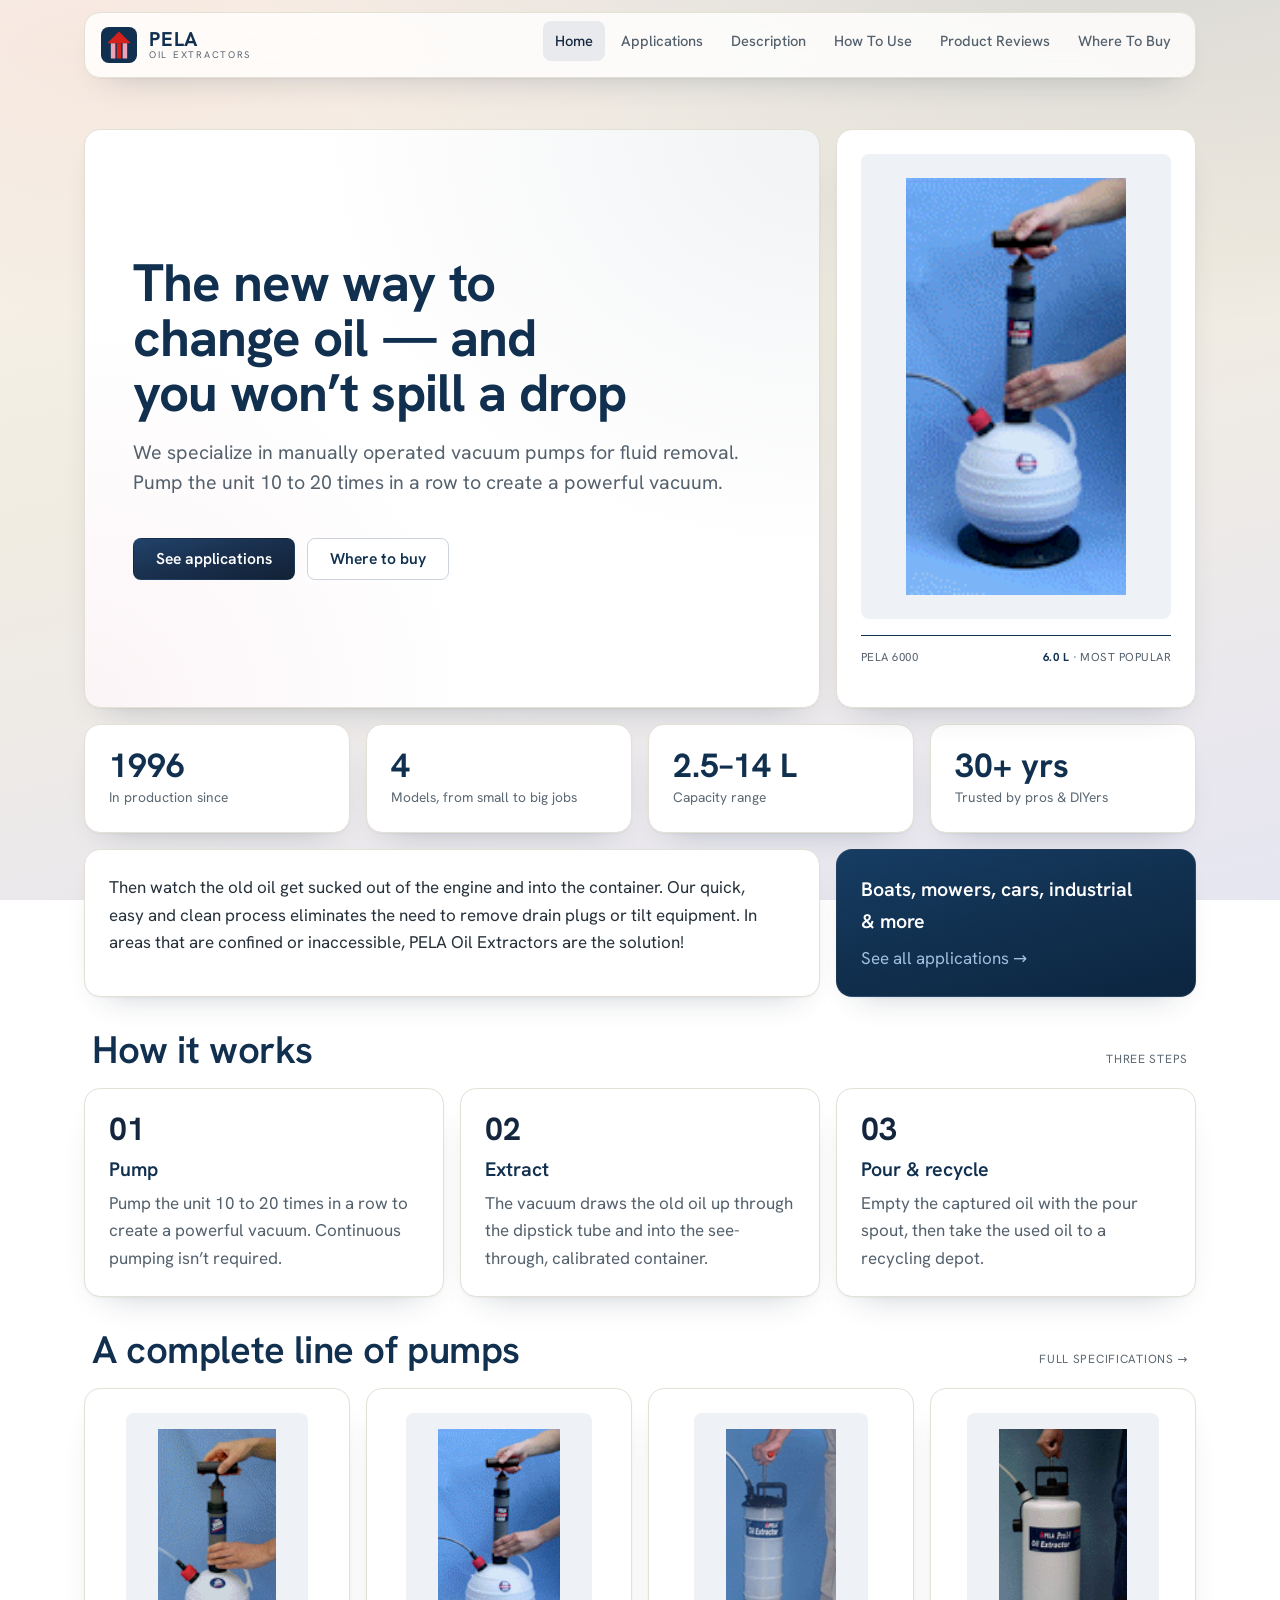
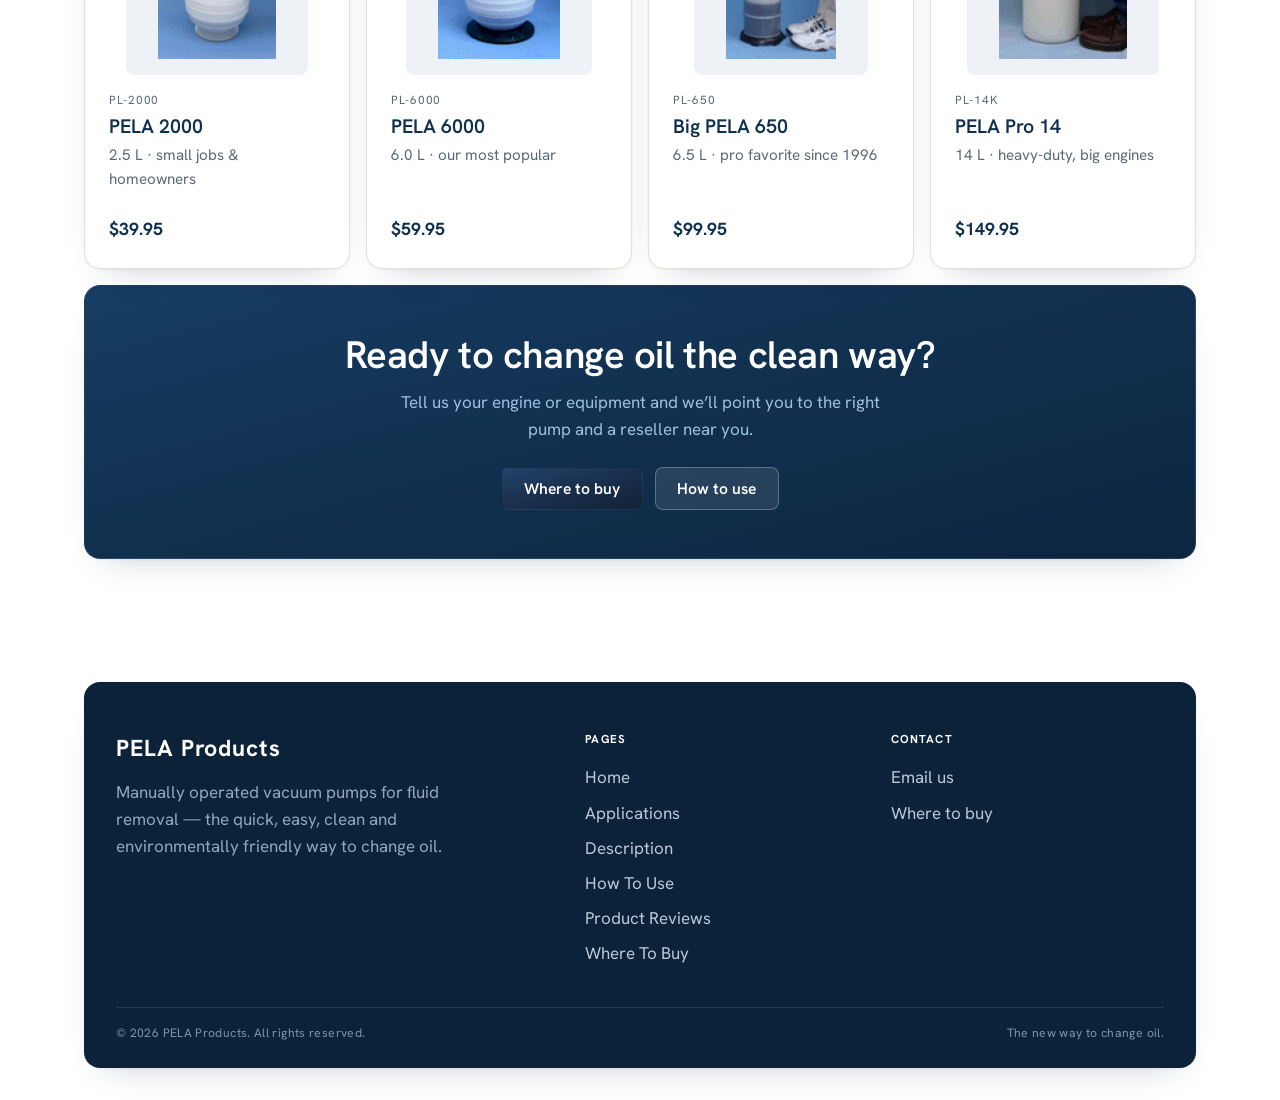
==== commit f89ff1aa: "v1 of the site" ====
--- a/index.html
+++ b/index.html
@@ -21,17 +21,15 @@
   <meta property="og:type" content="website">
   <meta property="og:site_name" content="PELA Products">
   <meta property="og:title" content="PELA Products — Quick, Easy &amp; Clean Oil Changes">
-  <meta property="og:description" content="Manually operated vacuum pumps for fluid removal. The new way to change oil — and you won't spill a drop.">
+  <meta property="og:description" content="Manually operated vacuum pumps for fluid removal. The new way to change oil — and you won’t spill a drop.">
   <meta property="og:url" content="https://www.pelaproducts.com/">
   <meta property="og:image" content="https://www.pelaproducts.com/assets/img/og-image.png">
   <meta name="twitter:card" content="summary_large_image">
   <meta name="twitter:title" content="PELA Products — Quick, Easy &amp; Clean Oil Changes">
-  <meta name="twitter:description" content="Manually operated vacuum pumps for fluid removal. The new way to change oil — and you won't spill a drop.">
+  <meta name="twitter:description" content="Manually operated vacuum pumps for fluid removal. The new way to change oil — and you won’t spill a drop.">
   <meta name="twitter:image" content="https://www.pelaproducts.com/assets/img/og-image.png">
 
-  <link rel="preload" as="font" type="font/woff2" href="assets/fonts/space-grotesk-latin-var.woff2" crossorigin>
-  <link rel="preload" as="font" type="font/woff2" href="assets/fonts/inter-latin-var.woff2" crossorigin>
-  <link rel="preload" as="font" type="font/woff2" href="assets/fonts/space-mono-latin-400.woff2" crossorigin>
+  <link rel="preload" as="font" type="font/woff2" href="assets/fonts/hanken-grotesk-latin-var.woff2" crossorigin>
   <link rel="stylesheet" href="assets/css/style.css">
 
   <!-- Structured data: Organization (site-wide) -->
@@ -71,8 +69,10 @@
       <a class="brand" href="index.html" aria-label="PELA Products — home">
         <svg class="brand__mark" width="36" height="36" viewBox="0 0 64 64" aria-hidden="true" focusable="false">
           <rect width="64" height="64" rx="14" fill="#11304f"/>
-          <path d="M32 13c-9 12-15 20-15 28a15 15 0 0 0 30 0c0-8-6-16-15-28z" fill="#2d6bf0"/>
-          <circle cx="26.5" cy="42" r="4.5" fill="#ffffff" opacity="0.85"/>
+          <path d="M32 8 L53 29 L11 29 Z" fill="#d6201c"/>
+          <rect x="17.5" y="29" width="8" height="27" fill="#eca3b6"/>
+          <rect x="28" y="29" width="8" height="27" fill="#d6201c"/>
+          <rect x="38.5" y="29" width="8" height="27" fill="#eca3b6"/>
         </svg>
         <span class="brand__text">
           <span class="brand__name">PELA</span>
@@ -103,9 +103,8 @@
         <div class="bento">
 
           <!-- Hero headline tile -->
-          <div class="card tile-hero b-7">
-            <p class="eyebrow">The environmentally friendly way to change oil</p>
-            <h1>The new way to change oil — and you won't spill a drop</h1>
+          <div class="card tile-hero b-8">
+            <h1>The new way to change oil — and you won’t spill a drop</h1>
             <p class="lede">We specialize in manually operated vacuum pumps for fluid removal. Pump the unit 10 to 20 times in a row to create a powerful vacuum.</p>
             <div class="cta-row">
               <a class="btn btn--primary" href="applications.html">See applications</a>
@@ -114,20 +113,9 @@
           </div>
 
           <!-- Product showcase tile -->
-          <div class="card tile-product b-5">
-            <svg class="stamp" viewBox="0 0 120 120" role="img" aria-label="Established 1996">
-              <circle cx="60" cy="60" r="57" fill="#fffdf9" stroke="#11304f" stroke-width="2"/>
-              <circle cx="60" cy="60" r="49" fill="none" stroke="#2d6bf0" stroke-width="1" stroke-dasharray="2 3"/>
-              <path id="seal-top" d="M60 60 m-40 0 a40 40 0 0 1 80 0" fill="none"/>
-              <path id="seal-bot" d="M60 60 m-40 0 a40 40 0 0 0 80 0" fill="none"/>
-              <text font-size="9" letter-spacing="2"><textPath href="#seal-top" startOffset="50%" text-anchor="middle">PELA · PRODUCTS</textPath></text>
-              <text font-size="8" letter-spacing="2"><textPath href="#seal-bot" startOffset="50%" text-anchor="middle">OIL EXTRACTORS</textPath></text>
-              <text x="60" y="52" text-anchor="middle" font-size="9" letter-spacing="2" fill="#2d6bf0">EST.</text>
-              <text x="60" y="78" text-anchor="middle" font-size="23" font-weight="700">1996</text>
-            </svg>
+          <div class="card tile-product b-4">
             <div class="shot">
-              <!-- TODO: replace with real product photo — original: https://www.pelaproducts.com/PL6000BH-use.gif (see MISSING_ASSETS.md) -->
-              <img src="assets/img/pela-6000.svg" width="400" height="300" alt="PELA 6000 oil extractor — a manual vacuum pump with a see-through calibrated container.">
+              <img src="assets/img/PL6000BH-use.gif" width="98" height="186" alt="PELA 6000 oil extractor — a manual vacuum pump with a see-through calibrated container.">
             </div>
             <p class="caption"><span>PELA 6000</span><span><b>6.0 L</b> &middot; most popular</span></p>
           </div>
@@ -136,7 +124,7 @@
           <div class="card stat b-3"><span class="stat__n">1996</span><span class="stat__l">In production since</span></div>
           <div class="card stat b-3"><span class="stat__n">4</span><span class="stat__l">Models, from small to big jobs</span></div>
           <div class="card stat b-3"><span class="stat__n">2.5–14 L</span><span class="stat__l">Capacity range</span></div>
-          <div class="card stat b-3"><span class="stat__n">10+ yrs</span><span class="stat__l">Trusted by pros &amp; DIYers</span></div>
+          <div class="card stat b-3"><span class="stat__n">30+ yrs</span><span class="stat__l">Trusted by pros &amp; DIYers</span></div>
 
           <!-- Lead prose tile -->
           <div class="card b-8">
@@ -144,8 +132,7 @@
           </div>
 
           <!-- Applications CTA tile -->
-          <a class="card card--ink b-4 card-link" href="applications.html" style="display:flex;flex-direction:column;justify-content:center;gap:var(--sp-2);">
-            <span class="eyebrow" style="color:#7fb0f0;">Where it works</span>
+          <a class="card card--ink card--cta b-4 card-link" href="applications.html" style="display:flex;flex-direction:column;justify-content:center;gap:var(--sp-2);">
             <span style="font-family:var(--font-display);font-weight:600;font-size:var(--fs-500);color:#fff;">Boats, mowers, cars, industrial &amp; more</span>
             <span style="color:#9fc0e0;">See all applications →</span>
           </a>
@@ -160,7 +147,7 @@
           <div class="card tile-step b-4">
             <span class="n">01</span>
             <h3>Pump</h3>
-            <p>Pump the unit 10 to 20 times in a row to create a powerful vacuum. Continuous pumping isn't required.</p>
+            <p>Pump the unit 10 to 20 times in a row to create a powerful vacuum. Continuous pumping isn’t required.</p>
           </div>
           <div class="card tile-step b-4">
             <span class="n">02</span>
@@ -181,36 +168,28 @@
 
           <!-- Product tiles -->
           <article class="card product b-3">
-            <span class="product__idx">01</span>
-            <!-- TODO: replace with real product photo — original: https://www.pelaproducts.com/PL2000BH-use.gif (see MISSING_ASSETS.md) -->
-            <div class="product__media"><img src="assets/img/pela-2000.svg" width="400" height="300" alt="PELA 2000 oil extractor"></div>
+            <div class="product__media"><img src="assets/img/PL2000BH-use.gif" width="95" height="184" alt="PELA 2000 oil extractor"></div>
             <p class="sku">PL-2000</p>
             <h3>PELA 2000</h3>
             <p class="cap">2.5 L &middot; small jobs &amp; homeowners</p>
             <p class="price">$39.95</p>
           </article>
           <article class="card product b-3">
-            <span class="product__idx">02</span>
-            <!-- TODO: replace with real product photo — original: https://www.pelaproducts.com/PL6000BH-use.gif (see MISSING_ASSETS.md) -->
-            <div class="product__media"><img src="assets/img/pela-6000.svg" width="400" height="300" alt="PELA 6000 oil extractor"></div>
+            <div class="product__media"><img src="assets/img/PL6000BH-use.gif" width="98" height="186" alt="PELA 6000 oil extractor"></div>
             <p class="sku">PL-6000</p>
             <h3>PELA 6000</h3>
             <p class="cap">6.0 L &middot; our most popular</p>
             <p class="price">$59.95</p>
           </article>
           <article class="card product b-3">
-            <span class="product__idx">03</span>
-            <!-- TODO: replace with real product photo — original: https://www.pelaproducts.com/PL650-use.gif (see MISSING_ASSETS.md) -->
-            <div class="product__media"><img src="assets/img/pela-650.svg" width="400" height="300" alt="Big PELA 650 oil extractor"></div>
+            <div class="product__media"><img src="assets/img/PL650-use.gif" width="89" height="186" alt="Big PELA 650 oil extractor"></div>
             <p class="sku">PL-650</p>
             <h3>Big PELA 650</h3>
             <p class="cap">6.5 L &middot; pro favorite since 1996</p>
             <p class="price">$99.95</p>
           </article>
           <article class="card product b-3">
-            <span class="product__idx">04</span>
-            <!-- TODO: replace with real product photo — original: https://www.pelaproducts.com/PL14K-use.gif (see MISSING_ASSETS.md) -->
-            <div class="product__media"><img src="assets/img/pela-pro-14.svg" width="400" height="300" alt="PELA Pro 14 oil extractor"></div>
+            <div class="product__media"><img src="assets/img/PL14K-use.gif" width="104" height="187" alt="PELA Pro 14 oil extractor"></div>
             <p class="sku">PL-14K</p>
             <h3>PELA Pro 14</h3>
             <p class="cap">14 L &middot; heavy-duty, big engines</p>
@@ -218,9 +197,9 @@
           </article>
 
           <!-- Closing CTA tile -->
-          <div class="card card--ink b-12" style="text-align:center;padding-block:var(--sp-7);">
+          <div class="card card--ink card--cta b-12" style="text-align:center;padding-block:var(--sp-7);">
             <h2 style="margin-bottom:var(--sp-3);">Ready to change oil the clean way?</h2>
-            <p style="color:#9fc0e0;max-width:48ch;margin:0 auto var(--sp-5);">Tell us your engine or equipment and we'll point you to the right pump and a reseller near you.</p>
+            <p style="color:#9fc0e0;max-width:48ch;margin:0 auto var(--sp-5);">Tell us your engine or equipment and we’ll point you to the right pump and a reseller near you.</p>
             <div class="cta-row" style="justify-content:center;margin-top:0;">
               <a class="btn btn--primary" href="contact.html">Where to buy</a>
               <a class="btn btn--onink" href="how-to-use.html">How to use</a>
--- a/assets/css/style.css
+++ b/assets/css/style.css
@@ -1,26 +1,23 @@
 /* ==========================================================================
    PELA Products — shared stylesheet  ·  "Catalog board" (card / bento)
    Single tinted-gradient background; every block is a floating card.
-   Type:  Space Grotesk (display) + Inter (text) + Space Mono (technical).
+   Type:  Hanken Grotesk, one warm humanist sans, varied by weight and size.
    Color: dark-blue ink + blueprint-blue accent + warm ivory neutrals.
    ========================================================================== */
 
 /* ---- Self-hosted fonts --------------------------------------------------- */
-@font-face { font-family: "Space Grotesk"; src: url("../fonts/space-grotesk-latin-var.woff2") format("woff2"); font-weight: 300 700; font-style: normal; font-display: swap; }
-@font-face { font-family: "Inter"; src: url("../fonts/inter-latin-var.woff2") format("woff2"); font-weight: 100 900; font-style: normal; font-display: swap; }
-@font-face { font-family: "Inter"; src: url("../fonts/inter-latin-italic.woff2") format("woff2"); font-weight: 400; font-style: italic; font-display: swap; }
-@font-face { font-family: "Space Mono"; src: url("../fonts/space-mono-latin-400.woff2") format("woff2"); font-weight: 400; font-style: normal; font-display: swap; }
-@font-face { font-family: "Space Mono"; src: url("../fonts/space-mono-latin-700.woff2") format("woff2"); font-weight: 700; font-style: normal; font-display: swap; }
+@font-face { font-family: "Hanken Grotesk"; src: url("../fonts/hanken-grotesk-latin-var.woff2") format("woff2"); font-weight: 300 800; font-style: normal; font-display: swap; }
+@font-face { font-family: "Hanken Grotesk"; src: url("../fonts/hanken-grotesk-latin-italic.woff2") format("woff2"); font-weight: 400; font-style: italic; font-display: swap; }
 
 /* ---- Design tokens ------------------------------------------------------- */
 :root {
   --ink: #11304f;
   --ink-deep: #0b2238;
   --ink-700: #1d4a70;
-  --accent: #2d6bf0;
-  --accent-600: #1f57d6;
-  --accent-100: #d4e2fb;
-  --accent-050: #e9f0fd;
+  --accent: #192f4d;        /* logo blue — primary CTA */
+  --accent-600: #14263e;    /* darker logo blue — hover / link text */
+  --accent-100: #d1d5db;    /* light logo blue — borders / tints */
+  --accent-050: #e8eaed;    /* lightest logo blue — soft fills */
 
   --surface: #ffffff;
   --surface-2: #eef1f6;
@@ -33,21 +30,31 @@
 
   --warn: #9c5a0e;
   --warn-bg: #f7ecd6;
-  --focus: #2d6bf0;
-
-  --font-display: "Space Grotesk", ui-sans-serif, system-ui, -apple-system, "Segoe UI", sans-serif;
-  --font-sans: "Inter", ui-sans-serif, system-ui, -apple-system, "Segoe UI", Roboto, Helvetica, Arial, sans-serif;
-  --font-mono: "Space Mono", ui-monospace, SFMono-Regular, Menlo, Consolas, monospace;
-
-  --fs-300: 0.82rem;
+
+  /* Brand red + pink (from the logo) — used for safety / caution notes */
+  --brand-red: #c5362a;
+  --brand-red-700: #9b2a20;  /* darker red — caution text */
+  --brand-pink: #e1a6b6;
+  --brand-pink-050: #f9edf0; /* lightest pink — soft fill */
+  --focus: #192f4d;
+
+  /* One warm humanist sans for everything; display & "mono" alias it so the
+     whole site reads as a single voice, distinguished only by weight + size. */
+  --font-sans: "Hanken Grotesk", ui-sans-serif, system-ui, -apple-system, "Segoe UI", Roboto, Helvetica, Arial, sans-serif;
+  --font-display: var(--font-sans);
+  --font-mono: var(--font-sans);
+
+  /* Type scale — hand-set by eye, not a single mechanical ratio */
+  --fs-300: 0.8125rem;
   --fs-400: 1.0625rem;
-  --fs-500: 1.2rem;
-  --fs-600: clamp(1.35rem, 1.15rem + 0.7vw, 1.6rem);
-  --fs-700: clamp(1.6rem, 1.2rem + 1.6vw, 2.25rem);
-  --fs-800: clamp(2.1rem, 1.45rem + 2.7vw, 3.35rem);
-  --lh-tight: 1.05;
-  --lh-snug: 1.3;
-  --lh-base: 1.65;
+  --fs-500: 1.225rem;
+  --fs-600: clamp(1.35rem, 1.18rem + 0.6vw, 1.55rem);
+  --fs-700: clamp(1.7rem, 1.3rem + 1.7vw, 2.4rem);
+  --fs-800: clamp(2.2rem, 1.55rem + 2.6vw, 3.3rem);
+  --lh-tight: 1.04;
+  --lh-snug: 1.28;
+  --lh-base: 1.6;
+  --measure: 66ch;
 
   --sp-1: 0.25rem; --sp-2: 0.5rem; --sp-3: 0.75rem; --sp-4: 1rem;
   --sp-5: 1.5rem; --sp-6: 2rem; --sp-7: 3rem; --sp-8: 4.5rem; --sp-9: 6rem;
@@ -68,23 +75,30 @@
   font-family: var(--font-sans); font-size: var(--fs-400); line-height: var(--lh-base);
   color: var(--text);
   background:
-    radial-gradient(115% 75% at 88% -8%, rgba(45, 107, 240, 0.12), rgba(45, 107, 240, 0) 60%),
-    linear-gradient(168deg, #fbf7ef 0%, #f2ede2 42%, #e7edf6 100%);
+    radial-gradient(120% 80% at 88% -10%, rgba(25, 47, 77, 0.14), rgba(25, 47, 77, 0) 58%),
+    radial-gradient(95% 65% at 6% 4%, rgba(197, 54, 42, 0.07), rgba(197, 54, 42, 0) 52%),
+    linear-gradient(168deg, #fbf6ee 0%, #f1ece1 44%, #e6e6f2 100%);
   background-attachment: fixed;
-  -webkit-font-smoothing: antialiased; text-rendering: optimizeLegibility;
-  font-feature-settings: "cv05" 1, "cv11" 1, "ss01" 1;
+  -webkit-font-smoothing: antialiased; -moz-osx-font-smoothing: grayscale; text-rendering: optimizeLegibility;
+  font-optical-sizing: auto;
+  font-kerning: normal;
+  font-variant-ligatures: common-ligatures contextual;
+  font-feature-settings: "kern" 1, "liga" 1, "calt" 1;
+  text-wrap: pretty;
+  hanging-punctuation: first allow-end;
 }
 ::selection { background: var(--accent); color: #fff; }
 img, svg { max-width: 100%; height: auto; display: block; }
 a { color: var(--accent-600); text-decoration: none; }
 a:hover { color: var(--ink); text-decoration: underline; text-underline-offset: 3px; }
 
-h1, h2, h3, h4 { color: var(--ink); margin: 0 0 var(--sp-4); font-weight: 600; }
+h1, h2, h3, h4 { color: var(--ink); margin: 0 0 var(--sp-4); font-weight: 600; font-optical-sizing: auto; text-wrap: balance; }
 h1, h2 { font-family: var(--font-display); }
-h1 { font-size: var(--fs-800); line-height: var(--lh-tight); letter-spacing: -0.03em; font-weight: 700; }
-h2 { font-size: var(--fs-700); line-height: 1.08; letter-spacing: -0.02em; }
-h3 { font-size: var(--fs-500); line-height: var(--lh-snug); letter-spacing: -0.01em; }
-p { margin: 0 0 var(--sp-4); }
+/* Tracking is optical: only the largest sizes close up; small headings sit at 0. */
+h1 { font-size: var(--fs-800); line-height: var(--lh-tight); letter-spacing: -0.018em; font-weight: 700; }
+h2 { font-size: var(--fs-700); line-height: 1.12; letter-spacing: -0.011em; }
+h3 { font-size: var(--fs-500); line-height: var(--lh-snug); letter-spacing: 0; }
+p { margin: 0 0 var(--sp-4); max-width: var(--measure); }
 ul, ol { margin: 0 0 var(--sp-4); padding-left: 1.2rem; }
 li { margin: 0 0 var(--sp-2); }
 strong { font-weight: 600; color: var(--ink); }
@@ -99,14 +113,10 @@
 /* ---- Layout helpers ------------------------------------------------------ */
 .container { width: 100%; max-width: var(--container); margin-inline: auto; padding-inline: var(--sp-5); }
 .section { padding-block: clamp(var(--sp-6), 4vw, var(--sp-8)); }
-.lede { font-size: var(--fs-500); line-height: 1.55; color: var(--text-soft); max-width: 56ch; }
+.lede { font-size: var(--fs-500); line-height: 1.55; color: var(--text-soft); max-width: 56ch; text-wrap: pretty; }
 .stack > * + * { margin-top: var(--sp-4); }
 .muted { color: var(--text-faint); }
 .text-center { text-align: center; }
-
-/* Mono kicker */
-.eyebrow { display: inline-flex; align-items: center; gap: var(--sp-3); font-family: var(--font-mono); font-size: var(--fs-300); font-weight: 400; letter-spacing: 0.12em; text-transform: uppercase; color: var(--accent-600); margin: 0 0 var(--sp-4); }
-.eyebrow::before { content: ""; width: 26px; height: 2px; background: var(--accent); }
 
 /* ---- Card primitive ------------------------------------------------------ */
 .card {
@@ -115,12 +125,23 @@
 }
 .card--ink { background: var(--ink); border-color: rgba(255,255,255,0.08); color: #cfe0ee; }
 .card--ink h1, .card--ink h2, .card--ink h3 { color: #fff; }
+/* Closing CTA: gentle gradient, slightly lighter ink up top to a bit darker below */
+.card--cta { background: linear-gradient(165deg, #163d63 0%, #11304f 48%, #0c2540 100%); }
 .card--accent { background: var(--accent-050); border-color: var(--accent-100); }
 .card-link { color: inherit; text-decoration: none; }
 .card-link:hover { text-decoration: none; }
 
 /* Page header card (inner pages) */
 .page-head { padding: clamp(var(--sp-5), 4vw, var(--sp-7)); }
+
+/* Title cards get a whisper-soft brand wash so the page header reads as the
+   header — blue glow top-right, a touch of brand pink bottom-left, over white. */
+.page-head:not(.card--ink), .tile-hero:not(.card--ink) {
+  background:
+    radial-gradient(125% 135% at 100% 0%, rgba(25, 47, 77, 0.06), rgba(25, 47, 77, 0) 55%),
+    radial-gradient(95% 120% at 0% 100%, rgba(225, 166, 182, 0.12), rgba(225, 166, 182, 0) 55%),
+    var(--surface);
+}
 .page-head h1 { margin-bottom: var(--sp-3); }
 .page-head .lede { margin-bottom: 0; }
 
@@ -152,8 +173,8 @@
 .btn { display: inline-flex; align-items: center; gap: var(--sp-2); padding: 0.8em 1.4em; border-radius: var(--radius); font-family: var(--font-sans); font-weight: 600; font-size: 0.98rem; line-height: 1; text-decoration: none; border: 1px solid transparent; cursor: pointer; transition: background 0.15s ease, border-color 0.15s ease, color 0.15s ease, transform 0.05s ease; }
 .btn:hover { text-decoration: none; }
 .btn:active { transform: translateY(1px); }
-.btn--primary { background: var(--accent); color: #fff; }
-.btn--primary:hover { background: var(--accent-600); color: #fff; }
+.btn--primary { background: linear-gradient(165deg, #21436a 0%, #192f4d 50%, #122236 100%); color: #fff; }
+.btn--primary:hover { background: linear-gradient(165deg, #1b3a5e 0%, #14263e 50%, #0d1c2e 100%); color: #fff; }
 .btn--secondary { background: var(--surface); color: var(--ink); border-color: var(--border-strong); }
 .btn--secondary:hover { color: var(--accent-600); border-color: var(--accent); background: var(--accent-050); }
 .btn--onink { background: rgba(255,255,255,0.1); color: #fff; border-color: rgba(255,255,255,0.25); }
@@ -173,11 +194,9 @@
 /* Product showcase tile */
 .tile-product { position: relative; display: flex; flex-direction: column; }
 .tile-product .shot { flex: 1; display: flex; align-items: center; justify-content: center; background: var(--surface-2); border-radius: var(--radius); padding: var(--sp-5); }
-.tile-product .shot img, .tile-product .shot svg { width: 100%; max-width: 260px; }
+.tile-product .shot img, .tile-product .shot svg { width: 100%; max-width: 220px; height: auto; }
 .tile-product .caption { margin-top: var(--sp-4); padding-top: var(--sp-3); border-top: 1.5px solid var(--ink); display: flex; justify-content: space-between; align-items: baseline; font-family: var(--font-mono); font-size: 0.72rem; letter-spacing: 0.04em; color: var(--text-soft); text-transform: uppercase; }
 .tile-product .caption b { color: var(--ink); font-weight: 700; }
-.stamp { position: absolute; top: calc(-1 * var(--sp-4)); right: calc(-1 * var(--sp-4)); width: 92px; height: 92px; transform: rotate(-8deg); z-index: 3; }
-.stamp text { font-family: var(--font-mono); fill: var(--ink); }
 
 /* Stat tiles */
 .stat { display: flex; flex-direction: column; justify-content: center; gap: var(--sp-1); }
@@ -200,45 +219,78 @@
 .grid--4 { grid-template-columns: repeat(4, minmax(0, 1fr)); }
 .card-grid { display: grid; gap: var(--sp-4); grid-template-columns: repeat(auto-fit, minmax(240px, 1fr)); }
 
-.price { font-family: var(--font-mono); font-weight: 700; color: var(--ink); }
+.price { font-family: var(--font-mono); font-weight: 700; color: var(--ink); font-variant-numeric: tabular-nums; }
 .sku { font-family: var(--font-mono); font-size: 0.74rem; letter-spacing: 0.06em; color: var(--text-faint); text-transform: uppercase; margin: 0; }
 
 /* Product cards */
 .product { display: flex; flex-direction: column; position: relative; }
-.product:hover { box-shadow: var(--shadow-hover); transform: translateY(-3px); }
-.product__idx { position: absolute; top: var(--sp-4); right: var(--sp-5); font-family: var(--font-mono); font-size: 0.8rem; font-weight: 700; color: var(--border-strong); }
-.product__media { aspect-ratio: 4 / 3; background: var(--surface-2); border-radius: var(--radius); display: flex; align-items: center; justify-content: center; margin-bottom: var(--sp-4); overflow: hidden; }
-.product__media img, .product__media svg { width: 100%; height: 100%; object-fit: contain; }
+.product__media { background: var(--surface-2); border-radius: var(--radius); display: flex; align-items: center; justify-content: center; margin: 0 auto var(--sp-4); padding: var(--sp-4) var(--sp-6); width: fit-content; max-width: 100%; overflow: hidden; }
+.product__media img, .product__media svg { width: auto; height: 230px; max-width: 100%; object-fit: contain; }
 .product .sku { margin-bottom: var(--sp-1); }
 .product h3 { margin-bottom: var(--sp-1); }
 .product .cap { color: var(--text-faint); font-size: 0.95rem; margin: 0 0 var(--sp-3); }
 .product .price { margin: auto 0 0; padding-top: var(--sp-3); font-size: 1.1rem; }
 
+/* Description product rows: fixed image column (left) + text column */
+.product-row { grid-template-columns: 280px 1fr; }
+.product-row .product__media { width: 100%; max-width: 100%; margin: 0; padding: var(--sp-3); }
+.product-row .product__media img { width: 100%; height: auto; max-width: 100%; }
+
 /* Spec list — datasheet */
-.spec-list { list-style: none; padding: 0; margin: var(--sp-3) 0 0; font-family: var(--font-mono); font-size: 0.86rem; }
+.spec-list { list-style: none; padding: 0; margin: var(--sp-3) 0 0; font-family: var(--font-mono); font-size: 0.86rem; font-variant-numeric: tabular-nums; }
 .spec-list li { display: flex; justify-content: space-between; gap: var(--sp-4); padding: var(--sp-2) 0; border-top: 1px solid var(--border); margin: 0; }
 .spec-list .k { color: var(--text-faint); text-transform: uppercase; letter-spacing: 0.04em; font-size: 0.78rem; }
 .spec-list .v { font-weight: 700; text-align: right; color: var(--ink); }
 
 /* Steps (how-to procedures) */
 .steps { list-style: none; counter-reset: step; padding: 0; margin: 0; display: grid; gap: var(--sp-4); }
-.steps > li { position: relative; counter-increment: step; margin: 0; padding: var(--sp-5) var(--sp-5) var(--sp-5) calc(var(--sp-8) + var(--sp-3)); background: var(--surface); border: 1px solid var(--border); border-radius: var(--radius-lg); box-shadow: var(--shadow-card); }
+.steps > li { position: relative; counter-increment: step; margin: 0; padding: var(--sp-5) var(--sp-5) var(--sp-5) calc(var(--sp-8) + var(--sp-3)); background: var(--surface); border: 1px solid var(--border); border-radius: var(--radius-lg); box-shadow: var(--shadow-card); display: grid; gap: var(--sp-4) var(--sp-5); align-items: center; }
 .steps > li::before { content: counter(step, decimal-leading-zero); position: absolute; left: var(--sp-5); top: var(--sp-5); font-family: var(--font-mono); font-weight: 700; font-size: 1.3rem; color: var(--accent-600); }
-.steps > li::after { content: ""; position: absolute; left: var(--sp-5); top: calc(var(--sp-5) + 2rem); width: 2.2rem; height: 2px; background: var(--ink); }
+.step-content { min-width: 0; }
 .steps h3 { margin-bottom: var(--sp-2); }
-.steps p:last-child { margin-bottom: 0; }
+.step-content p:last-child { margin-bottom: 0; }
+.step-media { margin: 0; }
+.step-media img { display: block; width: 100%; max-width: 240px; height: auto; border-radius: var(--radius); border: 1px solid var(--border); background: var(--surface-2); }
+@media (min-width: 640px) {
+  .steps > li { grid-template-columns: 1fr 210px; }
+  .step-media img { max-width: 100%; }
+}
 
 /* Applications — card grid */
-.app-grid { list-style: none; padding: 0; margin: 0; display: grid; grid-template-columns: repeat(auto-fit, minmax(240px, 1fr)); gap: var(--sp-4); }
-.app-grid li { margin: 0; padding: var(--sp-5); background: var(--surface); border: 1px solid var(--border); border-radius: var(--radius-lg); box-shadow: var(--shadow-card); display: flex; gap: var(--sp-4); align-items: flex-start; transition: box-shadow 0.15s ease, transform 0.15s ease; }
-.app-grid li:hover { box-shadow: var(--shadow-hover); transform: translateY(-3px); }
+.app-grid { list-style: none; padding: 0; margin: 0; display: grid; grid-template-columns: repeat(3, 1fr); gap: var(--sp-4); }
+@media (max-width: 820px) { .app-grid { grid-template-columns: repeat(2, 1fr); } }
+@media (max-width: 520px) { .app-grid { grid-template-columns: 1fr; } }
+.app-grid li { margin: 0; padding: var(--sp-5); background: var(--surface); border: 1px solid var(--border); border-radius: var(--radius-lg); box-shadow: var(--shadow-card); display: flex; gap: var(--sp-4); align-items: flex-start; }
 .app__icon { flex: 0 0 auto; width: 40px; height: 40px; display: grid; place-items: center; color: var(--accent); background: var(--accent-050); border-radius: 10px; }
 .app__icon svg { width: 22px; height: 22px; }
 .app-grid strong { display: block; color: var(--ink); margin-bottom: 2px; }
 .app-grid .note { display: block; color: var(--text-faint); font-size: 0.9rem; margin-top: var(--sp-2); }
 
-/* Reviews — card grid */
-.reviews { display: grid; gap: var(--sp-4); grid-template-columns: repeat(auto-fit, minmax(300px, 1fr)); align-items: start; }
+/* Photo gallery (real-world application photos) */
+.photo-grid { list-style: none; padding: 0; margin: 0; display: grid; grid-template-columns: repeat(5, 1fr); gap: var(--sp-4); }
+@media (max-width: 900px) { .photo-grid { grid-template-columns: repeat(3, 1fr); } }
+@media (max-width: 560px) { .photo-grid { grid-template-columns: repeat(2, 1fr); } }
+.photo-grid figure { margin: 0; background: var(--surface); border: 1px solid var(--border); border-radius: var(--radius-lg); box-shadow: var(--shadow-card); overflow: hidden; }
+.photo-grid img { display: block; width: 100%; height: 160px; object-fit: contain; background: var(--surface-2); padding: var(--sp-3); }
+.photo-grid figcaption { padding: var(--sp-3) var(--sp-4); font-family: var(--font-mono); font-size: 0.74rem; letter-spacing: 0.05em; text-transform: uppercase; color: var(--text-soft); border-top: 1px solid var(--border); }
+
+/* Product lineup figure */
+.lineup { width: fit-content; max-width: 100%; margin: var(--sp-5) auto; background: var(--surface-2); border: 1px solid var(--border); border-radius: var(--radius-lg); padding: var(--sp-5) var(--sp-6); text-align: center; }
+.lineup img { display: block; max-width: 100%; height: auto; margin: 0 auto; }
+.lineup figcaption { margin-top: var(--sp-3); font-family: var(--font-mono); font-size: 0.74rem; letter-spacing: 0.05em; text-transform: uppercase; color: var(--text-soft); }
+
+/* Split page header: text (left) + lineup image (right) */
+.page-head--media { display: grid; grid-template-columns: 1fr 300px; gap: var(--sp-6); align-items: center; }
+.page-head--media > div { min-width: 0; }
+.page-head--media .lineup { width: auto; margin: 0; padding: var(--sp-3); text-align: left; }
+.page-head--media .lineup img { width: 100%; margin: 0; }
+.page-head--media .lineup figcaption { text-align: left; }
+
+/* Reviews — hand-balanced columns; first cards top-aligned, no fixed row gaps */
+.reviews { display: flex; gap: var(--sp-4); align-items: flex-start; }
+.review-col { flex: 1 1 0; min-width: 0; display: flex; flex-direction: column; gap: var(--sp-4); }
+@media (max-width: 920px) { .reviews { flex-wrap: wrap; } .review-col { flex: 1 1 320px; } }
+@media (max-width: 600px) { .review-col { flex: 1 1 100%; } }
 .review-group { background: var(--surface); border: 1px solid var(--border); border-radius: var(--radius-lg); box-shadow: var(--shadow-card); padding: var(--sp-5); }
 .review-group h3 { color: var(--ink); padding-bottom: var(--sp-2); border-bottom: 2px solid var(--ink); margin-top: 0; }
 .review-list { list-style: none; padding: 0; margin: 0; }
@@ -252,10 +304,13 @@
 
 /* Notes */
 .note-box { background: var(--accent-050); border: 1px solid var(--accent-100); border-left: 4px solid var(--accent); border-radius: 0 var(--radius) var(--radius) 0; padding: var(--sp-4) var(--sp-5); color: var(--ink-700); }
-.note-box--warn { background: var(--warn-bg); border-color: #ecd9b0; border-left-color: var(--warn); color: #6b3f08; }
+.note-box--warn { background: var(--brand-pink-050); border-color: var(--brand-pink); border-left-color: var(--brand-red); color: var(--brand-red-700); }
 
 /* Contact */
-.contact-card { max-width: 620px; text-align: center; margin-inline: auto; }
+.contact-card { display: flex; flex-direction: column; align-items: flex-start; gap: var(--sp-3); }
+.contact-card h2 { margin-bottom: 0; }
+.contact-card .email-link, .contact-card .cta-row { margin-top: auto; padding-top: var(--sp-3); }
+.contact-card .cta-row { margin-bottom: 0; }
 .email-link { font-family: var(--font-mono); font-size: var(--fs-500); font-weight: 700; color: var(--accent-600); word-break: break-word; }
 
 /* ---- Footer (dark card) -------------------------------------------------- */
@@ -279,6 +334,7 @@
   .b-4 { grid-column: span 3; }
   .b-6 { grid-column: span 6; }
   .b-3 { grid-column: span 3; }
+  .tile-product { grid-column: span 6; }
   .grid--4 { grid-template-columns: repeat(2, 1fr); }
   .footer-inner { grid-template-columns: 1fr 1fr; }
 }
@@ -291,7 +347,10 @@
   .site-nav ul { flex-direction: column; gap: 0; padding: var(--sp-3); }
   .site-nav a { display: block; padding: var(--sp-3) var(--sp-4); }
   .grid--2, .grid--3, .grid--4 { grid-template-columns: 1fr; }
+  .product-row { grid-template-columns: 1fr; }
+  .product-row .product__media { max-width: 300px; margin: 0 auto; }
+  .page-head--media { grid-template-columns: 1fr; }
+  .page-head--media .lineup { max-width: 320px; }
   .footer-inner { grid-template-columns: 1fr; gap: var(--sp-5); }
-  .stamp { width: 76px; height: 76px; }
 }
 @media (prefers-reduced-motion: reduce) { html { scroll-behavior: auto; } * { transition: none !important; } }
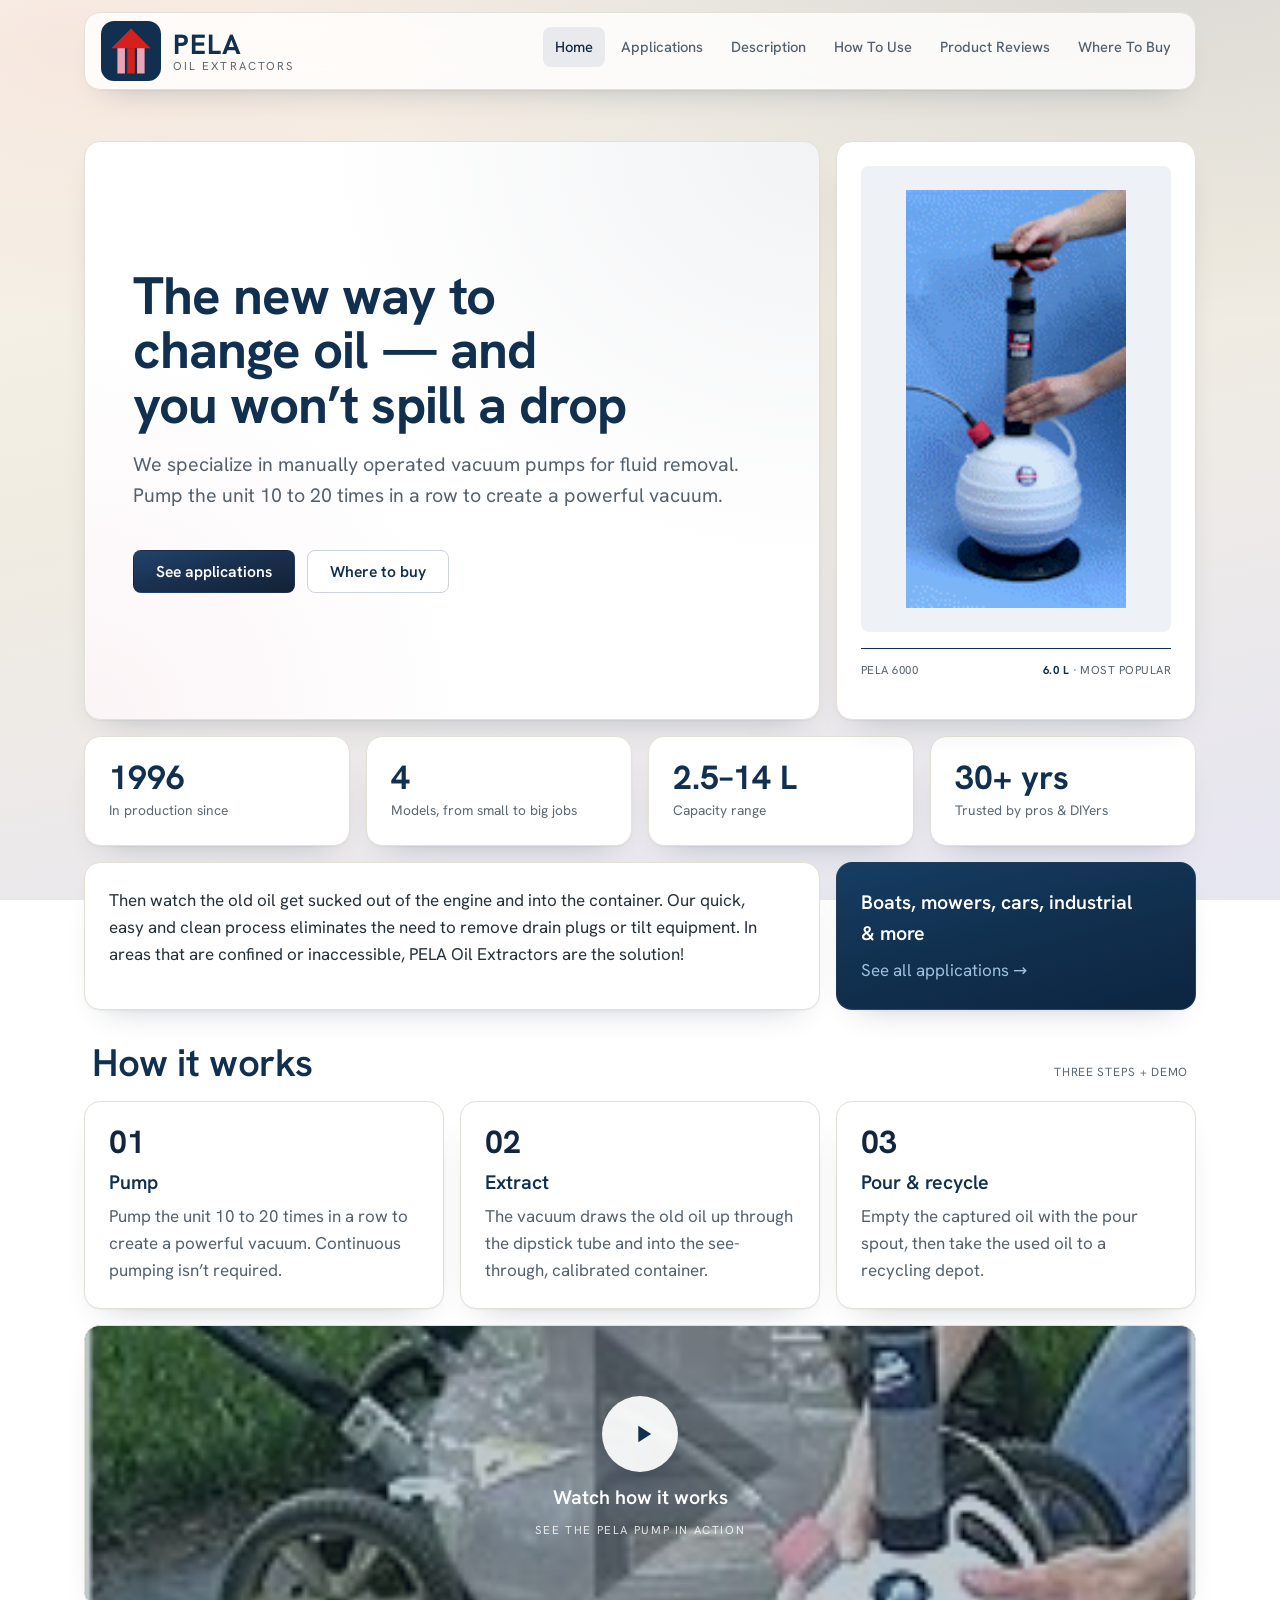
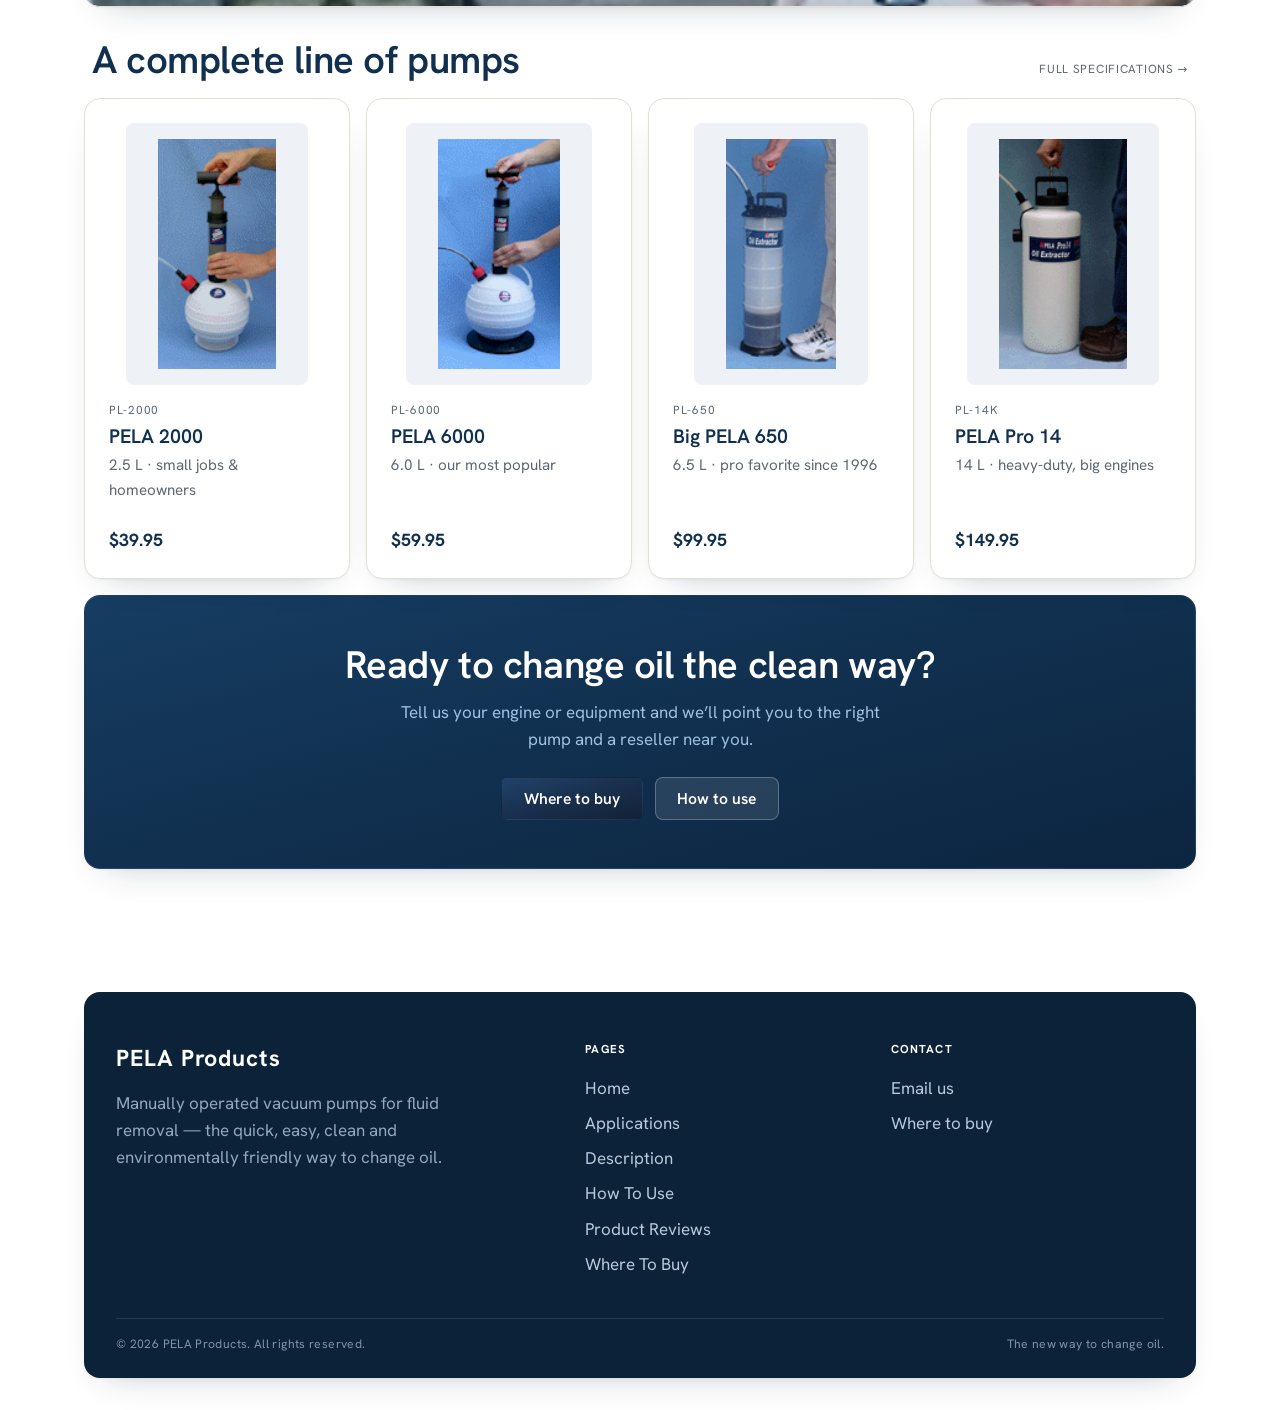
==== commit 14af4741: "add video, change logo size" ====
--- a/index.html
+++ b/index.html
@@ -140,7 +140,7 @@
           <!-- How it works label -->
           <div class="tile-label b-12">
             <h2>How it works</h2>
-            <span class="sku">Three steps</span>
+            <span class="sku">Three steps + demo</span>
           </div>
 
           <!-- Step tiles -->
@@ -159,6 +159,18 @@
             <h3>Pour &amp; recycle</h3>
             <p>Empty the captured oil with the pour spout, then take the used oil to a recycling depot.</p>
           </div>
+
+          <!-- Video tile — opens the lightbox -->
+          <button class="card tile-video b-12" type="button" data-video-open aria-haspopup="dialog">
+            <img class="tile-video__poster" src="assets/img/pela_video_image.jpg" alt="" loading="lazy">
+            <span class="tile-video__inner">
+              <span class="tile-video__play">
+                <svg viewBox="0 0 24 24" aria-hidden="true" focusable="false"><path d="M8 5v14l11-7z" fill="currentColor"/></svg>
+              </span>
+              <span class="tile-video__label">Watch how it works</span>
+              <span class="tile-video__sub">See the PELA pump in action</span>
+            </span>
+          </button>
 
           <!-- The range label -->
           <div class="tile-label b-12">
@@ -210,6 +222,20 @@
       </div>
     </section>
   </main>
+
+  <!-- Video lightbox -->
+  <div class="video-modal" id="video-modal" hidden>
+    <div class="video-modal__backdrop" data-video-close></div>
+    <div class="video-modal__dialog" role="dialog" aria-modal="true" aria-label="PELA Oil Extractor video">
+      <button class="video-modal__close" type="button" data-video-close aria-label="Close video">&times;</button>
+      <div class="video-modal__frame">
+        <video id="pela-video" controls playsinline preload="none" poster="assets/img/pela_video_image.jpg">
+          <source src="assets/video/pela.mp4" type="video/mp4">
+          <p>Your browser can’t play this video. <a href="assets/video/pela.mp4">Download it instead</a>.</p>
+        </video>
+      </div>
+    </div>
+  </div>
 
   <footer class="site-footer">
     <div class="container">
--- a/assets/css/style.css
+++ b/assets/css/style.css
@@ -155,9 +155,10 @@
 }
 .brand { display: inline-flex; align-items: center; gap: var(--sp-3); text-decoration: none; }
 .brand:hover { text-decoration: none; }
+.brand__mark { width: 60px; height: 60px; flex: none; }
 .brand__text { display: flex; flex-direction: column; line-height: 1.05; }
-.brand__name { font-family: var(--font-display); font-weight: 700; font-size: 1.25rem; letter-spacing: 0.04em; color: var(--ink); }
-.brand__tag { font-family: var(--font-mono); font-size: 0.6rem; letter-spacing: 0.18em; text-transform: uppercase; color: var(--text-faint); }
+.brand__name { font-family: var(--font-display); font-weight: 700; font-size: 1.74rem; letter-spacing: 0.04em; color: var(--ink); }
+.brand__tag { font-family: var(--font-mono); font-size: 0.72rem; letter-spacing: 0.18em; text-transform: uppercase; color: var(--text-faint); }
 
 .nav-toggle { display: none; align-items: center; justify-content: center; width: 42px; height: 42px; background: transparent; border: 1px solid var(--border-strong); border-radius: var(--radius); cursor: pointer; color: var(--ink); }
 .nav-toggle__bar, .nav-toggle__bar::before, .nav-toggle__bar::after { content: ""; display: block; width: 20px; height: 2px; background: currentColor; position: relative; }
@@ -325,6 +326,28 @@
 .footer-brand .brand__name { color: #fff; font-size: 1.45rem; }
 .footer-brand p { color: #93a8bd; margin-top: var(--sp-3); max-width: 38ch; }
 .footer-bottom { border-top: 1px solid rgba(255, 255, 255, 0.1); margin-top: var(--sp-6); padding-top: var(--sp-4); font-family: var(--font-mono); font-size: 0.76rem; letter-spacing: 0.03em; color: #7e94aa; display: flex; flex-wrap: wrap; gap: var(--sp-3); justify-content: space-between; }
+
+/* ---- Video tile + lightbox ----------------------------------------------- */
+.tile-video { position: relative; display: block; width: 100%; min-height: 280px; padding: 0; overflow: hidden; border: 1px solid var(--border); background: var(--ink); cursor: pointer; text-align: center; }
+.tile-video__poster { position: absolute; inset: 0; width: 100%; height: 100%; object-fit: cover; opacity: 0.74; transition: opacity 0.25s ease, transform 0.4s ease; }
+.tile-video:hover .tile-video__poster, .tile-video:focus-visible .tile-video__poster { opacity: 0.58; transform: scale(1.03); }
+.tile-video__inner { position: relative; z-index: 1; display: flex; flex-direction: column; align-items: center; justify-content: center; gap: var(--sp-3); min-height: 280px; padding: var(--sp-6); }
+.tile-video__play { display: inline-flex; align-items: center; justify-content: center; width: 76px; height: 76px; border-radius: 50%; background: rgba(255,255,255,0.92); color: var(--ink); box-shadow: var(--shadow-hover); transition: transform 0.15s ease, background 0.15s ease; }
+.tile-video:hover .tile-video__play, .tile-video:focus-visible .tile-video__play { transform: scale(1.08); background: #fff; }
+.tile-video__play svg { width: 28px; height: 28px; margin-left: 5px; }
+.tile-video__label { font-family: var(--font-display); font-weight: 600; font-size: var(--fs-500); color: #fff; }
+.tile-video__sub { font-family: var(--font-mono); font-size: 0.72rem; letter-spacing: 0.14em; text-transform: uppercase; color: rgba(255,255,255,0.82); }
+
+.video-modal { position: fixed; inset: 0; z-index: 200; display: flex; align-items: center; justify-content: center; padding: var(--sp-5); }
+.video-modal[hidden] { display: none; }
+.video-modal__backdrop { position: absolute; inset: 0; background: rgba(8, 20, 33, 0.82); backdrop-filter: blur(2px); animation: vm-fade 0.2s ease; }
+.video-modal__dialog { position: relative; z-index: 1; width: 100%; max-width: 880px; animation: vm-pop 0.22s ease; }
+.video-modal__frame { position: relative; aspect-ratio: 4 / 3; background: #000; border-radius: var(--radius-lg); overflow: hidden; box-shadow: 0 30px 80px -20px rgba(0,0,0,0.6); }
+.video-modal__frame video { position: absolute; inset: 0; width: 100%; height: 100%; }
+.video-modal__close { position: absolute; top: 10px; right: 10px; z-index: 2; width: 40px; height: 40px; border-radius: 50%; border: 0; background: #fff; color: var(--ink); font-size: 1.5rem; line-height: 1; cursor: pointer; box-shadow: var(--shadow-hover); display: flex; align-items: center; justify-content: center; }
+.video-modal__close:hover { background: var(--accent-050); }
+@keyframes vm-fade { from { opacity: 0; } to { opacity: 1; } }
+@keyframes vm-pop { from { opacity: 0; transform: translateY(8px) scale(0.98); } to { opacity: 1; transform: none; } }
 
 /* ---- Responsive ---------------------------------------------------------- */
 @media (max-width: 920px) {
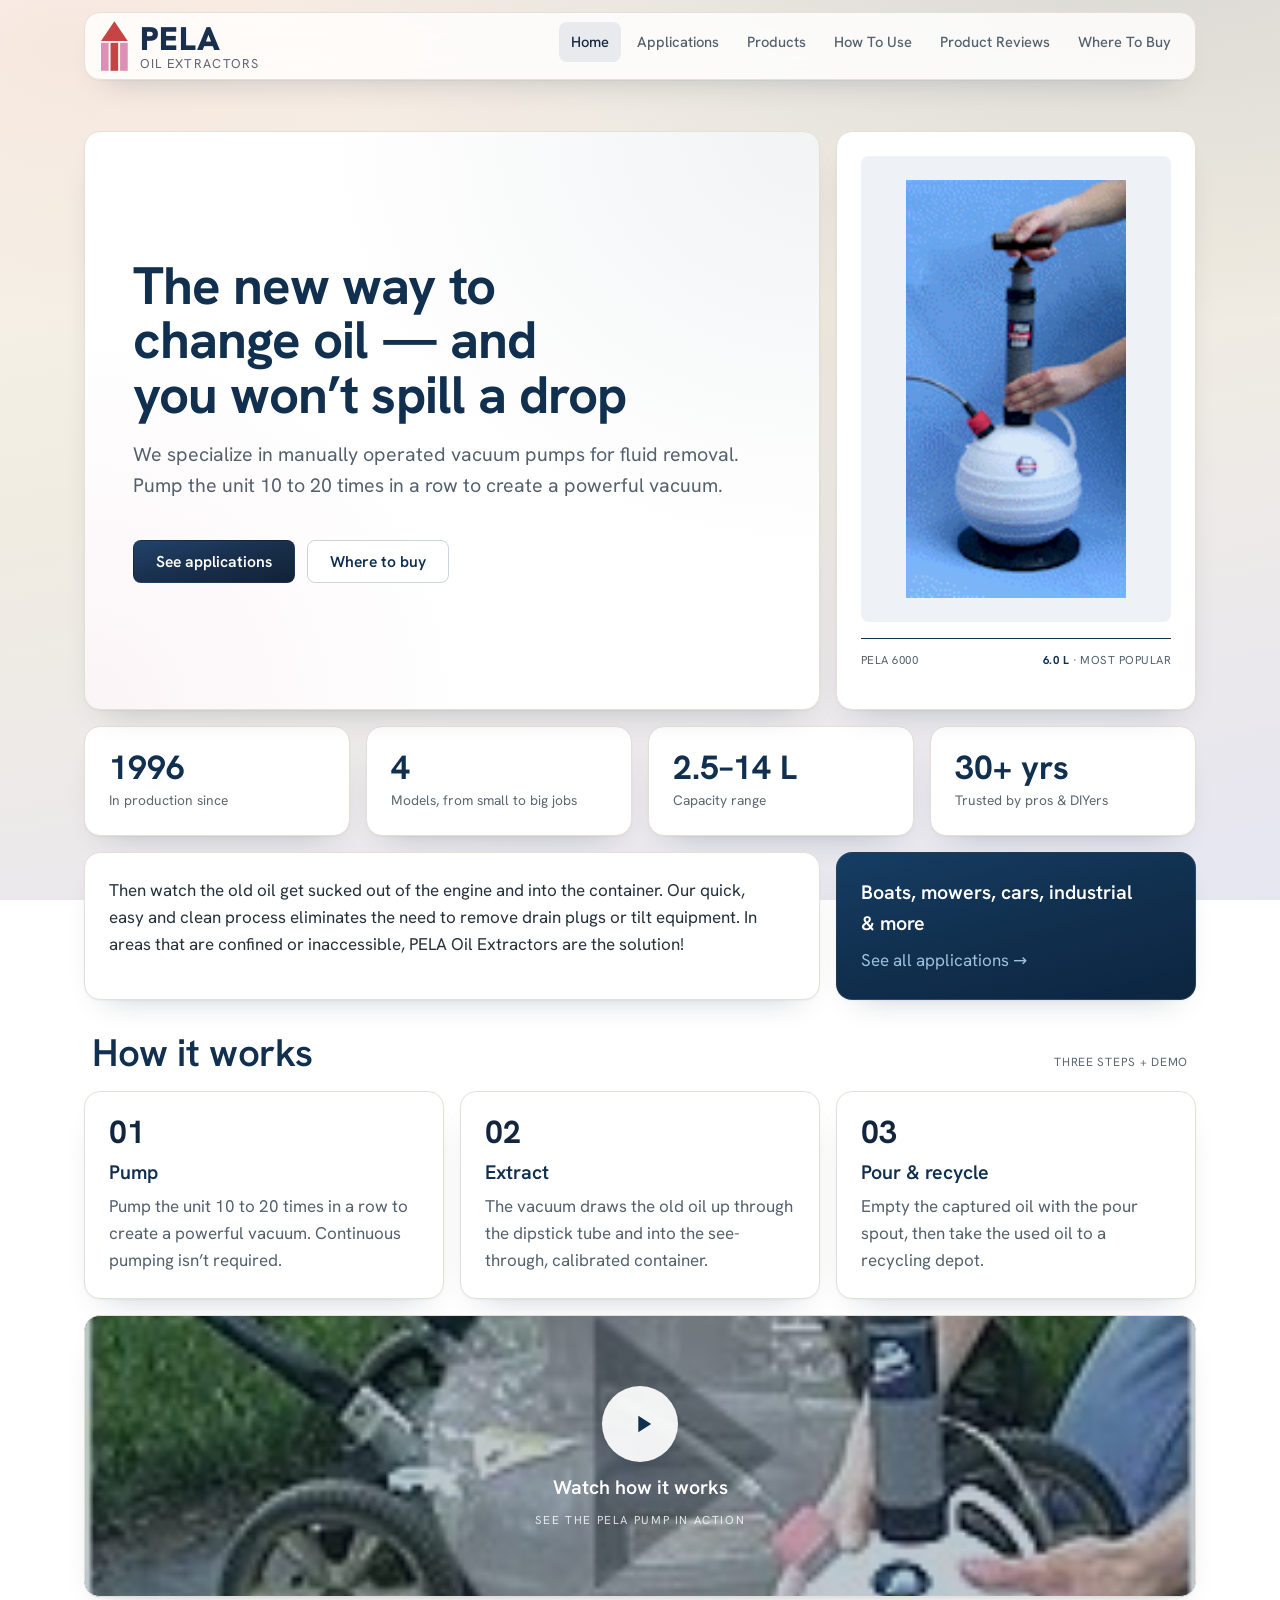
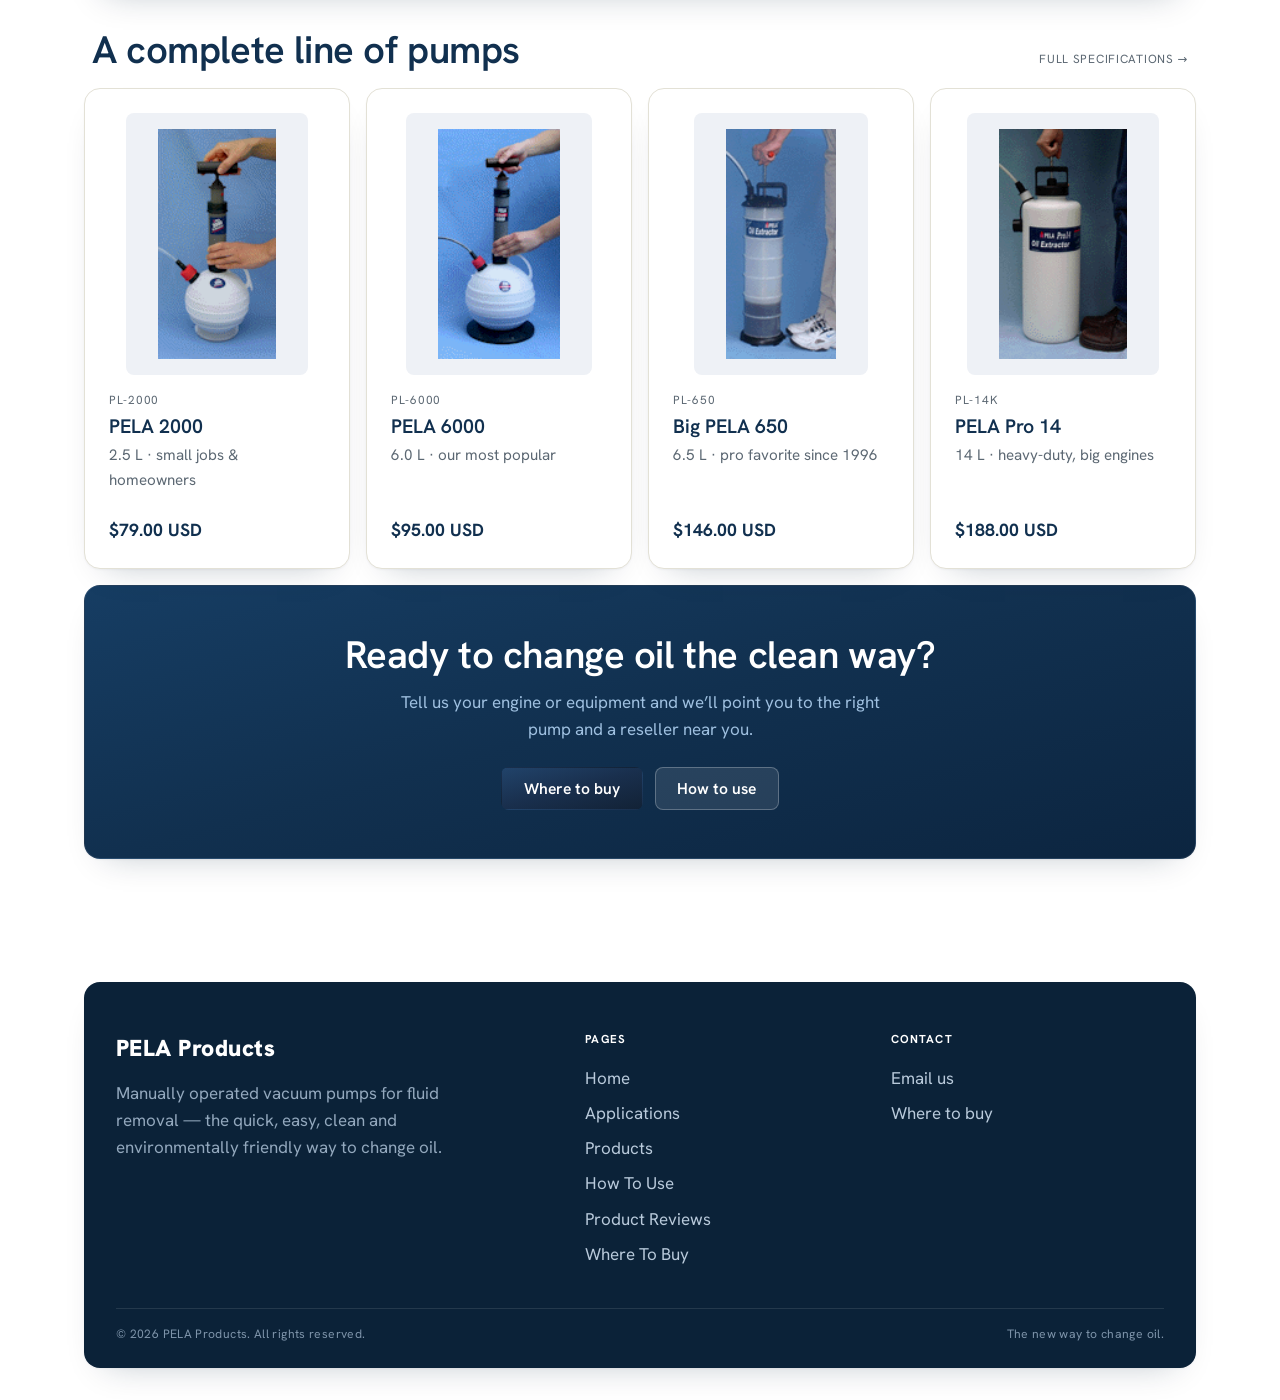
==== commit 56377f79: "some changes like prices and review pdf and logo" ====
--- a/index.html
+++ b/index.html
@@ -52,10 +52,10 @@
     "@type": "ItemList",
     "name": "PELA Oil Extractors",
     "itemListElement": [
-      { "@type": "ListItem", "position": 1, "item": { "@type": "Product", "name": "PELA 2000 Oil Extractor", "sku": "PL-2000", "brand": {"@type":"Brand","name":"PELA"}, "offers": {"@type":"Offer","price":"39.95","priceCurrency":"USD"} } },
-      { "@type": "ListItem", "position": 2, "item": { "@type": "Product", "name": "PELA 6000 Oil Extractor", "sku": "PL-6000", "brand": {"@type":"Brand","name":"PELA"}, "offers": {"@type":"Offer","price":"59.95","priceCurrency":"USD"} } },
-      { "@type": "ListItem", "position": 3, "item": { "@type": "Product", "name": "Big PELA 650 Oil Extractor", "sku": "PL-650", "brand": {"@type":"Brand","name":"PELA"}, "offers": {"@type":"Offer","price":"99.95","priceCurrency":"USD"} } },
-      { "@type": "ListItem", "position": 4, "item": { "@type": "Product", "name": "PELA Pro 14 Oil Extractor", "sku": "PL-14K", "brand": {"@type":"Brand","name":"PELA"}, "offers": {"@type":"Offer","price":"149.95","priceCurrency":"USD"} } }
+      { "@type": "ListItem", "position": 1, "item": { "@type": "Product", "name": "PELA 2000 Oil Extractor", "sku": "PL-2000", "brand": {"@type":"Brand","name":"PELA"}, "offers": {"@type":"Offer","price":"79.00","priceCurrency":"USD"} } },
+      { "@type": "ListItem", "position": 2, "item": { "@type": "Product", "name": "PELA 6000 Oil Extractor", "sku": "PL-6000", "brand": {"@type":"Brand","name":"PELA"}, "offers": {"@type":"Offer","price":"95.00","priceCurrency":"USD"} } },
+      { "@type": "ListItem", "position": 3, "item": { "@type": "Product", "name": "Big PELA 650 Oil Extractor", "sku": "PL-650", "brand": {"@type":"Brand","name":"PELA"}, "offers": {"@type":"Offer","price":"146.00","priceCurrency":"USD"} } },
+      { "@type": "ListItem", "position": 4, "item": { "@type": "Product", "name": "PELA Pro 14 Oil Extractor", "sku": "PL-14K", "brand": {"@type":"Brand","name":"PELA"}, "offers": {"@type":"Offer","price":"188.00","priceCurrency":"USD"} } }
     ]
   }
   </script>
@@ -63,39 +63,7 @@
 <body>
   <a class="skip-link" href="#main">Skip to content</a>
 
-  <header class="site-header">
-    <div class="container">
-      <div class="header-inner">
-      <a class="brand" href="index.html" aria-label="PELA Products — home">
-        <svg class="brand__mark" width="36" height="36" viewBox="0 0 64 64" aria-hidden="true" focusable="false">
-          <rect width="64" height="64" rx="14" fill="#11304f"/>
-          <path d="M32 8 L53 29 L11 29 Z" fill="#d6201c"/>
-          <rect x="17.5" y="29" width="8" height="27" fill="#eca3b6"/>
-          <rect x="28" y="29" width="8" height="27" fill="#d6201c"/>
-          <rect x="38.5" y="29" width="8" height="27" fill="#eca3b6"/>
-        </svg>
-        <span class="brand__text">
-          <span class="brand__name">PELA</span>
-          <span class="brand__tag">Oil Extractors</span>
-        </span>
-      </a>
-      <button class="nav-toggle" aria-expanded="false" aria-controls="primary-nav">
-        <span class="sr-only">Menu</span>
-        <span class="nav-toggle__bar" aria-hidden="true"></span>
-      </button>
-      <nav id="primary-nav" class="site-nav" aria-label="Primary">
-        <ul>
-          <li><a href="index.html" aria-current="page">Home</a></li>
-          <li><a href="applications.html">Applications</a></li>
-          <li><a href="description.html">Description</a></li>
-          <li><a href="how-to-use.html">How To Use</a></li>
-          <li><a href="product-reviews.html">Product Reviews</a></li>
-          <li><a href="contact.html">Where To Buy</a></li>
-        </ul>
-      </nav>
-      </div>
-    </div>
-  </header>
+  <site-header current="home"></site-header>
 
   <main id="main">
     <section class="section">
@@ -184,28 +152,28 @@
             <p class="sku">PL-2000</p>
             <h3>PELA 2000</h3>
             <p class="cap">2.5 L &middot; small jobs &amp; homeowners</p>
-            <p class="price">$39.95</p>
+            <p class="price">$79.00 USD</p>
           </article>
           <article class="card product b-3">
             <div class="product__media"><img src="assets/img/PL6000BH-use.gif" width="98" height="186" alt="PELA 6000 oil extractor"></div>
             <p class="sku">PL-6000</p>
             <h3>PELA 6000</h3>
             <p class="cap">6.0 L &middot; our most popular</p>
-            <p class="price">$59.95</p>
+            <p class="price">$95.00 USD</p>
           </article>
           <article class="card product b-3">
             <div class="product__media"><img src="assets/img/PL650-use.gif" width="89" height="186" alt="Big PELA 650 oil extractor"></div>
             <p class="sku">PL-650</p>
             <h3>Big PELA 650</h3>
             <p class="cap">6.5 L &middot; pro favorite since 1996</p>
-            <p class="price">$99.95</p>
+            <p class="price">$146.00 USD</p>
           </article>
           <article class="card product b-3">
             <div class="product__media"><img src="assets/img/PL14K-use.gif" width="104" height="187" alt="PELA Pro 14 oil extractor"></div>
             <p class="sku">PL-14K</p>
             <h3>PELA Pro 14</h3>
             <p class="cap">14 L &middot; heavy-duty, big engines</p>
-            <p class="price">$149.95</p>
+            <p class="price">$188.00 USD</p>
           </article>
 
           <!-- Closing CTA tile -->
@@ -237,42 +205,8 @@
     </div>
   </div>
 
-  <footer class="site-footer">
-    <div class="container">
-      <div class="footer-card">
-        <div class="footer-inner">
-          <div class="footer-brand">
-            <span class="brand__name">PELA Products</span>
-            <p>Manually operated vacuum pumps for fluid removal — the quick, easy, clean and environmentally friendly way to change oil.</p>
-          </div>
-          <div>
-            <h4>Pages</h4>
-            <ul>
-              <li><a href="index.html">Home</a></li>
-              <li><a href="applications.html">Applications</a></li>
-              <li><a href="description.html">Description</a></li>
-              <li><a href="how-to-use.html">How To Use</a></li>
-              <li><a href="product-reviews.html">Product Reviews</a></li>
-              <li><a href="contact.html">Where To Buy</a></li>
-            </ul>
-          </div>
-          <div>
-            <h4>Contact</h4>
-            <ul>
-              <li><a href="contact.html" data-email data-subject="PELA Products enquiry">Email us</a></li>
-              <li><a href="contact.html">Where to buy</a></li>
-            </ul>
-          </div>
-        </div>
-        <div class="footer-bottom">
-          <span>&copy; <span id="year">2009</span> PELA Products. All rights reserved.</span>
-          <span>The new way to change oil.</span>
-        </div>
-      </div>
-    </div>
-  </footer>
+  <site-footer></site-footer>
 
   <script src="assets/js/main.js"></script>
-  <script>document.getElementById("year").textContent = new Date().getFullYear();</script>
 </body>
 </html>
--- a/assets/css/style.css
+++ b/assets/css/style.css
@@ -6,7 +6,7 @@
    ========================================================================== */
 
 /* ---- Self-hosted fonts --------------------------------------------------- */
-@font-face { font-family: "Hanken Grotesk"; src: url("../fonts/hanken-grotesk-latin-var.woff2") format("woff2"); font-weight: 300 800; font-style: normal; font-display: swap; }
+@font-face { font-family: "Hanken Grotesk"; src: url("../fonts/hanken-grotesk-latin-var.woff2") format("woff2"); font-weight: 300 900; font-style: normal; font-display: swap; }
 @font-face { font-family: "Hanken Grotesk"; src: url("../fonts/hanken-grotesk-latin-italic.woff2") format("woff2"); font-weight: 400; font-style: italic; font-display: swap; }
 
 /* ---- Design tokens ------------------------------------------------------- */
@@ -37,6 +37,11 @@
   --brand-pink: #e1a6b6;
   --brand-pink-050: #f9edf0; /* lightest pink — soft fill */
   --focus: #192f4d;
+
+  /* Logo colours, matched to pelaproducts.eu */
+  --brand-steel: #2d4b75;   /* PELA wordmark + outer pillars */
+  --brand-steel-soft: #dc91b4; /* outer pillars — pink accent */
+  --brand-mark-red: #c64544;   /* triangle + centre pillar */
 
   /* One warm humanist sans for everything; display & "mono" alias it so the
      whole site reads as a single voice, distinguished only by weight + size. */
@@ -146,6 +151,7 @@
 .page-head .lede { margin-bottom: 0; }
 
 /* ---- Header (floating card) --------------------------------------------- */
+site-header, site-footer { display: block; }
 .site-header { position: sticky; top: 0; z-index: 50; background: transparent; padding-top: var(--sp-3); }
 .header-inner {
   display: flex; align-items: center; justify-content: space-between; gap: var(--sp-4);
@@ -155,10 +161,10 @@
 }
 .brand { display: inline-flex; align-items: center; gap: var(--sp-3); text-decoration: none; }
 .brand:hover { text-decoration: none; }
-.brand__mark { width: 60px; height: 60px; flex: none; }
+.brand__mark { width: auto; height: 50px; flex: none; }
 .brand__text { display: flex; flex-direction: column; line-height: 1.05; }
-.brand__name { font-family: var(--font-display); font-weight: 700; font-size: 1.74rem; letter-spacing: 0.04em; color: var(--ink); }
-.brand__tag { font-family: var(--font-mono); font-size: 0.72rem; letter-spacing: 0.18em; text-transform: uppercase; color: var(--text-faint); }
+.brand__name { font-family: var(--font-display); font-weight: 1000; font-size: 2.05rem; letter-spacing: 0.02em; color: var(--accent); }
+.brand__tag { font-family: var(--font-mono); font-size: 0.8rem; letter-spacing: 0.1em; text-transform: uppercase; color: var(--text-faint); }
 
 .nav-toggle { display: none; align-items: center; justify-content: center; width: 42px; height: 42px; background: transparent; border: 1px solid var(--border-strong); border-radius: var(--radius); cursor: pointer; color: var(--ink); }
 .nav-toggle__bar, .nav-toggle__bar::before, .nav-toggle__bar::after { content: ""; display: block; width: 20px; height: 2px; background: currentColor; position: relative; }
@@ -189,7 +195,7 @@
 .b-6 { grid-column: span 6; } .b-7 { grid-column: span 7; } .b-8 { grid-column: span 8; } .b-12 { grid-column: span 12; }
 
 /* Hero headline tile */
-.tile-hero { display: flex; flex-direction: column; justify-content: center; padding: clamp(var(--sp-5), 4vw, var(--sp-7)); }
+.tile-hero { position: relative; display: flex; flex-direction: column; justify-content: center; padding: clamp(var(--sp-5), 4vw, var(--sp-7)); }
 .tile-hero h1 { margin-bottom: var(--sp-4); }
 
 /* Product showcase tile */
@@ -298,7 +304,12 @@
 .review-list li { margin: 0; padding: var(--sp-3) 0; border-bottom: 1px solid var(--border); }
 .review-list li:last-child { border-bottom: 0; }
 .review-list .pub { font-weight: 600; color: var(--ink); }
+.review-list a.pub { text-decoration: none; }
+.review-list a.pub:hover { text-decoration: underline; }
 .review-list .meta { color: var(--text-soft); }
+.review-group__note { margin: 0 0 var(--sp-3); color: var(--text-soft); font-size: 0.85rem; }
+.review-pdf { display: inline-block; margin-left: 6px; font-family: var(--font-mono); background: var(--brand-red); color: #fff; font-size: 0.62rem; font-weight: 700; padding: 2px 8px; border-radius: var(--radius); text-transform: uppercase; letter-spacing: 0.06em; vertical-align: middle; text-decoration: none; }
+.review-pdf:hover { background: var(--brand-red-700); }
 
 /* Badges */
 .badge { display: inline-block; font-family: var(--font-mono); background: var(--accent-050); color: var(--accent-600); font-size: 0.66rem; font-weight: 700; padding: 3px 9px; border-radius: var(--radius); text-transform: uppercase; letter-spacing: 0.06em; vertical-align: middle; }
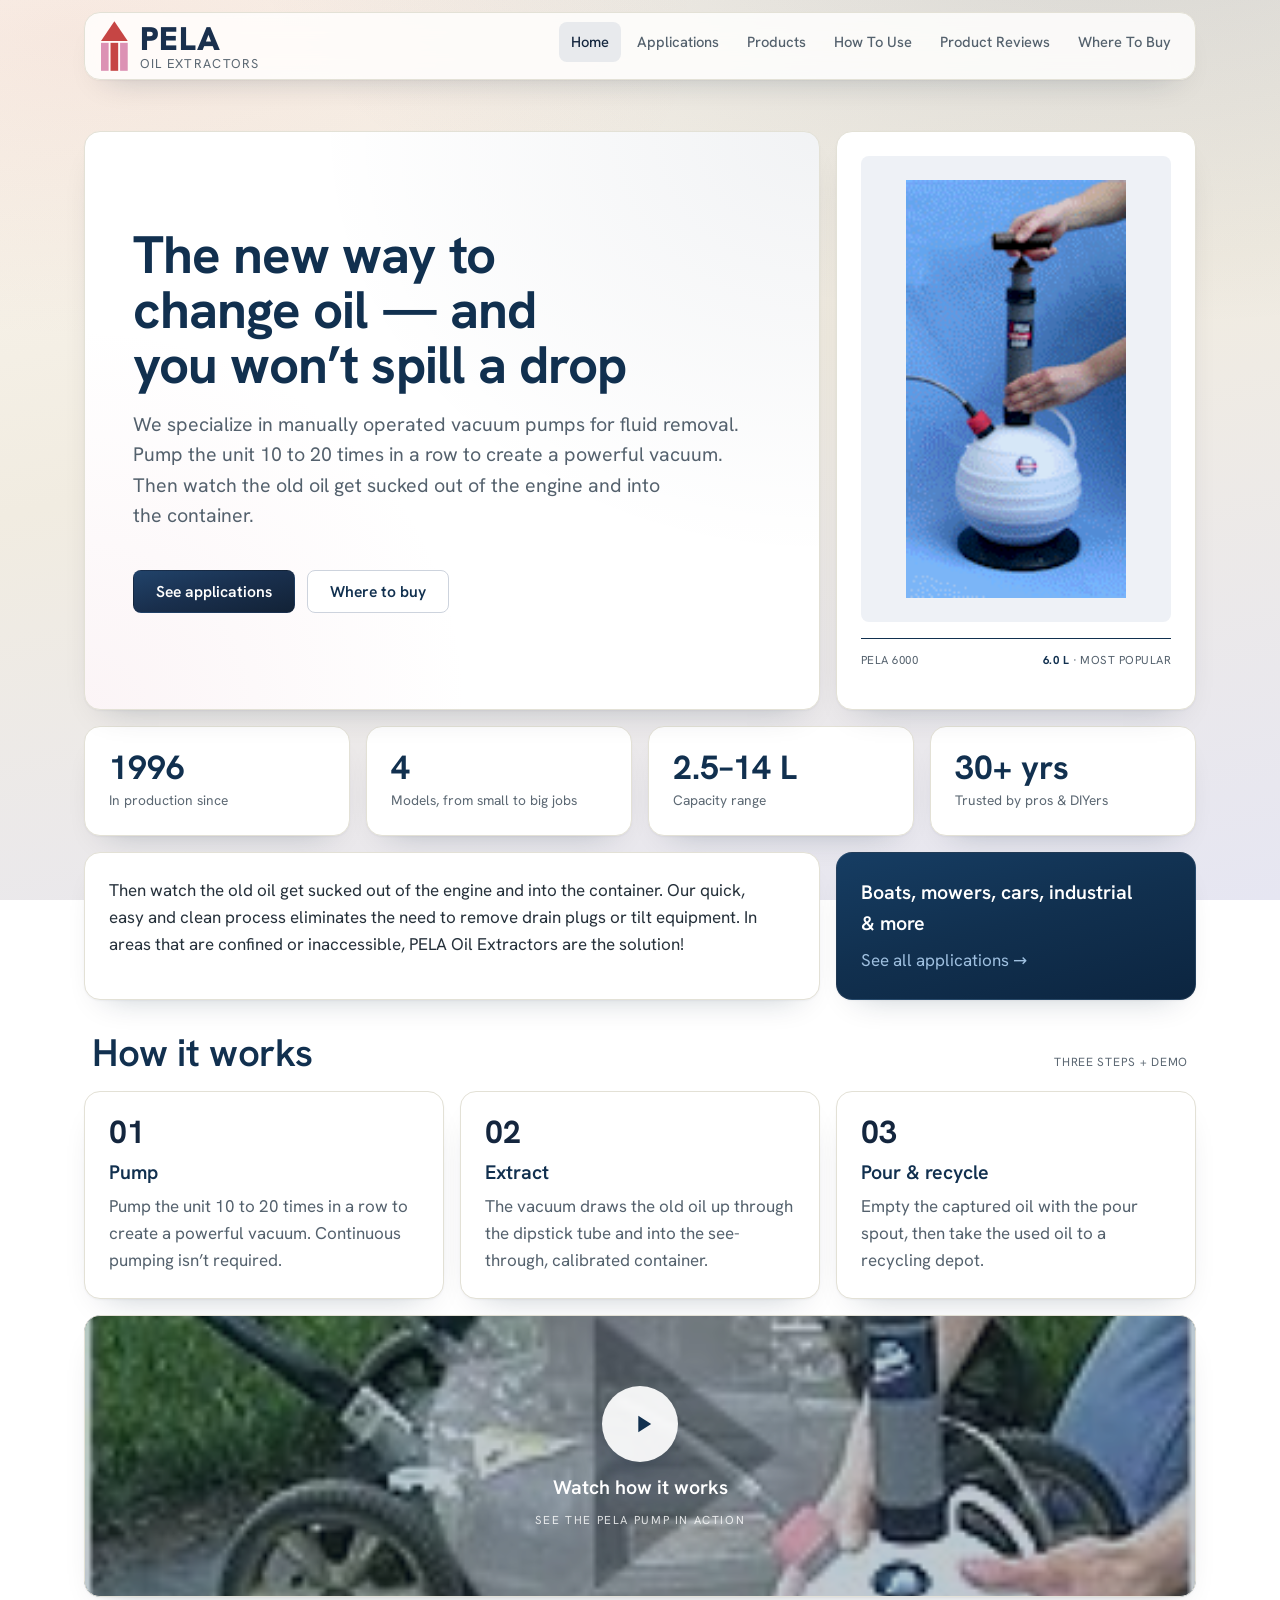
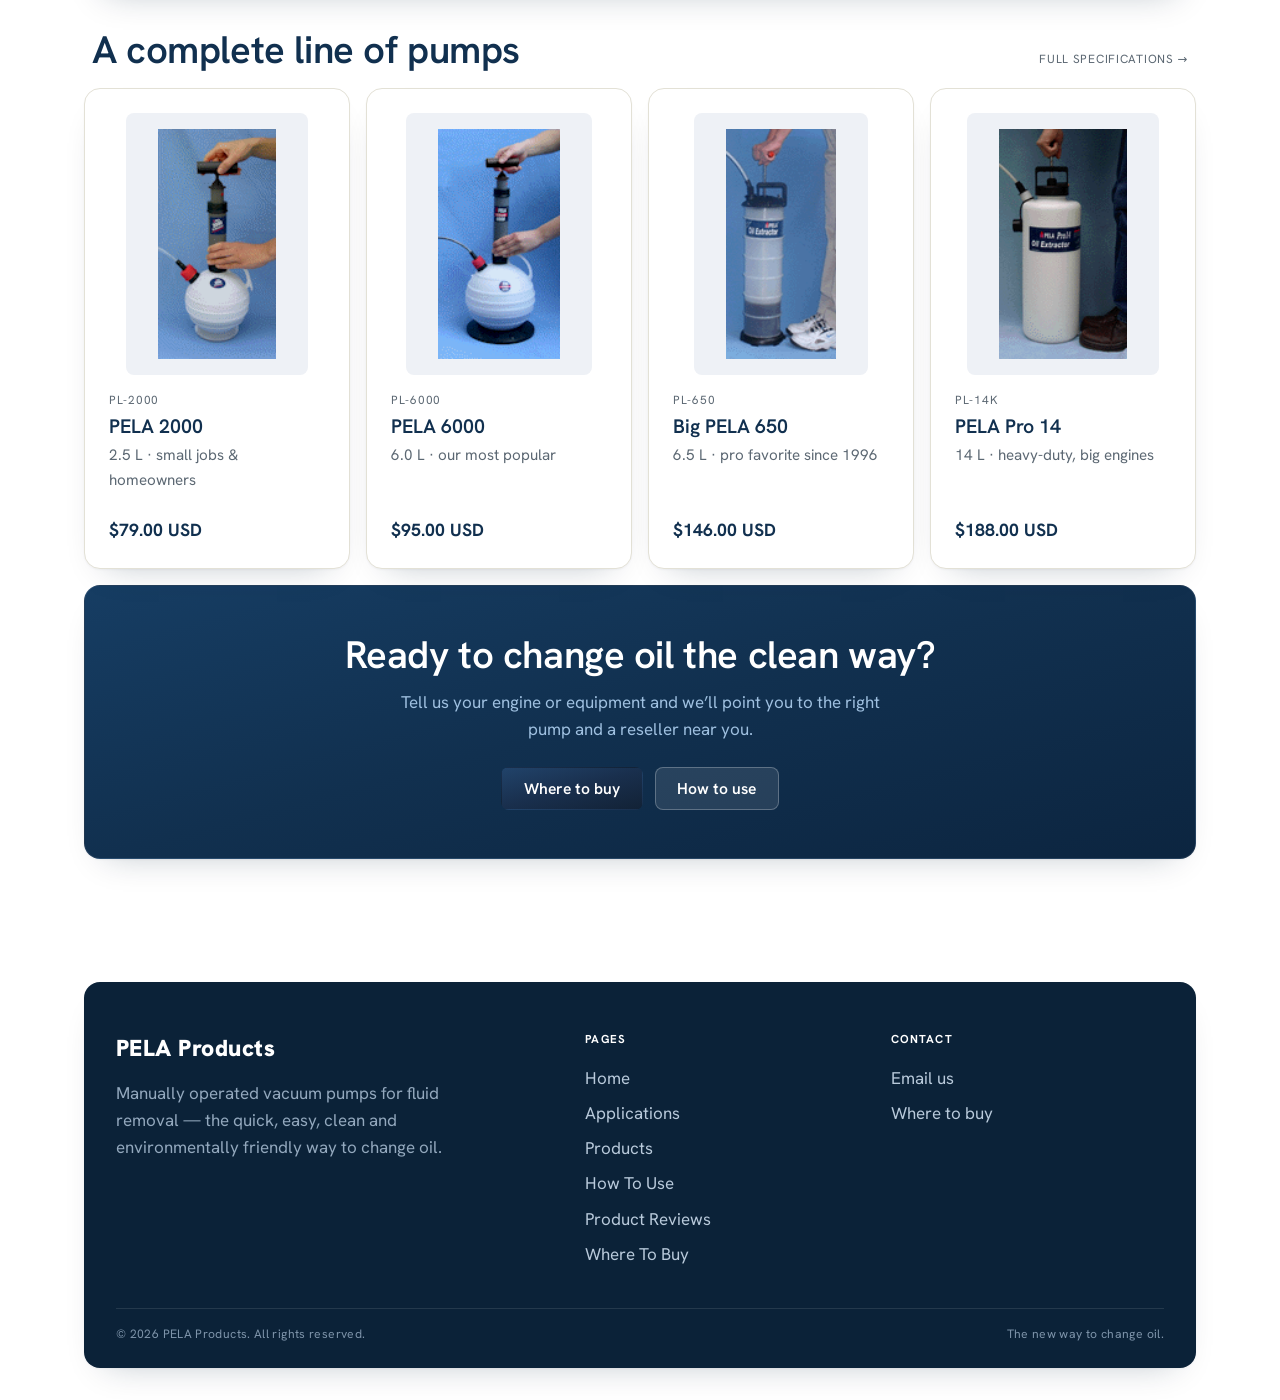
==== commit 72c453a9: "addressed a few comments" ====
--- a/index.html
+++ b/index.html
@@ -1,6 +1,25 @@
 <!DOCTYPE html>
+<!--
+  index.html — Home page
+  ===========================================================================
+  The site's landing page. Built as a responsive "bento" mosaic (see the
+  <main> below): a 12-column grid of cards that introduces the product line,
+  explains how the pump works, embeds the demo video, and lists every model.
+
+  Every page in this site shares the same skeleton:
+    <head>        meta + SEO + favicons + Open Graph + fonts/CSS + JSON-LD
+    <site-header> shared nav, injected by assets/js/main.js (custom element)
+    <main>        page-specific content
+    <site-footer> shared footer, injected by assets/js/main.js
+    <script>      assets/js/main.js (nav toggle, email assembly, video modal)
+
+  There is no build step. Edit the HTML directly and reload in a browser.
+  See DOCUMENTATION.md for the full architecture and "how to change X" guide.
+-->
 <html lang="en">
 <head>
+  <!-- Core meta + per-page SEO. The <title> and description are unique per
+       page; canonical points at the production URL (update if you re-host). -->
   <meta charset="utf-8">
   <meta name="viewport" content="width=device-width, initial-scale=1">
   <title>PELA Products — Quick, Easy &amp; Clean Oil Changes | Oil Extractors</title>
@@ -29,9 +48,13 @@
   <meta name="twitter:description" content="Manually operated vacuum pumps for fluid removal. The new way to change oil — and you won’t spill a drop.">
   <meta name="twitter:image" content="https://www.pelaproducts.com/assets/img/og-image.png">
 
+  <!-- Self-hosted font (preloaded to avoid a flash of unstyled text) + the
+       single shared stylesheet. No external font/CSS requests at runtime. -->
   <link rel="preload" as="font" type="font/woff2" href="assets/fonts/hanken-grotesk-latin-var.woff2" crossorigin>
   <link rel="stylesheet" href="assets/css/style.css">
 
+  <!-- Structured data (JSON-LD) for search engines. Organization appears on
+       every page; the home page adds the Product line as an ItemList. -->
   <!-- Structured data: Organization (site-wide) -->
   <script type="application/ld+json">
   {
@@ -61,19 +84,25 @@
   </script>
 </head>
 <body>
+  <!-- Accessibility: keyboard/screen-reader users can jump straight to <main>. -->
   <a class="skip-link" href="#main">Skip to content</a>
 
+  <!-- Shared header. The `current` attribute marks the active nav item; the
+       element is defined and rendered by assets/js/main.js. -->
   <site-header current="home"></site-header>
 
   <main id="main">
     <section class="section">
       <div class="container">
+        <!-- Bento mosaic: 12-column grid (.bento). Each child sets its span
+             with a .b-N utility (.b-8 = 8 of 12 cols). It reflows to 6 columns
+             on tablet and a single stack on mobile via the stylesheet. -->
         <div class="bento">
 
           <!-- Hero headline tile -->
           <div class="card tile-hero b-8">
             <h1>The new way to change oil — and you won’t spill a drop</h1>
-            <p class="lede">We specialize in manually operated vacuum pumps for fluid removal. Pump the unit 10 to 20 times in a row to create a powerful vacuum.</p>
+            <p class="lede">We specialize in manually operated vacuum pumps for fluid removal. Pump the unit 10 to 20 times in a row to create a powerful vacuum. Then watch the old oil get sucked out of the engine and into the container.</p>
             <div class="cta-row">
               <a class="btn btn--primary" href="applications.html">See applications</a>
               <a class="btn btn--secondary" href="contact.html">Where to buy</a>
@@ -191,7 +220,10 @@
     </section>
   </main>
 
-  <!-- Video lightbox -->
+  <!-- Video lightbox. Hidden until a [data-video-open] trigger (the video tile
+       above) is clicked; main.js toggles `hidden`, plays/pauses the <video>,
+       and wires up close-on-backdrop, close-button and Escape. The same markup
+       is reused on how-to-use.html. -->
   <div class="video-modal" id="video-modal" hidden>
     <div class="video-modal__backdrop" data-video-close></div>
     <div class="video-modal__dialog" role="dialog" aria-modal="true" aria-label="PELA Oil Extractor video">
@@ -205,8 +237,11 @@
     </div>
   </div>
 
+  <!-- Shared footer, rendered by assets/js/main.js. -->
   <site-footer></site-footer>
 
+  <!-- Single site-wide script: defines <site-header>/<site-footer>, the mobile
+       nav toggle, runtime email assembly, and the video lightbox. -->
   <script src="assets/js/main.js"></script>
 </body>
 </html>
--- a/assets/css/style.css
+++ b/assets/css/style.css
@@ -189,6 +189,10 @@
 .cta-row { display: flex; flex-wrap: wrap; gap: var(--sp-3); margin-top: var(--sp-5); align-items: center; }
 
 /* ---- Bento mosaic -------------------------------------------------------- */
+/* The home page grid. It has 12 equal columns; each child opts into a width
+   with a .b-N utility, where N is how many of the 12 columns it spans
+   (.b-12 = full width, .b-6 = half, .b-3 = a quarter). The breakpoints at the
+   bottom of this file remap these spans for tablet and stack them on mobile. */
 .bento { display: grid; grid-template-columns: repeat(12, 1fr); gap: var(--sp-4); align-items: stretch; }
 .bento > * { margin: 0; min-width: 0; }
 .b-3 { grid-column: span 3; } .b-4 { grid-column: span 4; } .b-5 { grid-column: span 5; }
@@ -361,6 +365,10 @@
 @keyframes vm-pop { from { opacity: 0; transform: translateY(8px) scale(0.98); } to { opacity: 1; transform: none; } }
 
 /* ---- Responsive ---------------------------------------------------------- */
+/* Two breakpoints. At <=920px (tablet) the 12-col bento becomes a 6-col grid
+   and the .b-* spans are remapped accordingly. At <=600px (phone) everything
+   collapses to a single stacked column and the nav turns into a tap-to-open
+   menu. The last rule disables motion for users who prefer reduced motion. */
 @media (max-width: 920px) {
   .bento { grid-template-columns: repeat(6, 1fr); }
   .b-7, .b-8, .b-12 { grid-column: span 6; }
@@ -372,14 +380,17 @@
   .grid--4 { grid-template-columns: repeat(2, 1fr); }
   .footer-inner { grid-template-columns: 1fr 1fr; }
 }
-@media (max-width: 600px) {
-  .bento { grid-template-columns: 1fr; gap: var(--sp-3); }
-  .bento > * { grid-column: 1 / -1 !important; }
+/* Collapse the nav to a hamburger before the horizontal items can wrap. */
+@media (max-width: 820px) {
   .nav-toggle { display: inline-flex; }
   .site-nav { position: absolute; top: calc(100% + var(--sp-2)); left: 0; right: 0; background: var(--surface); border: 1px solid var(--border); border-radius: var(--radius-lg); box-shadow: var(--shadow-hover); display: none; }
   .site-nav.is-open { display: block; }
   .site-nav ul { flex-direction: column; gap: 0; padding: var(--sp-3); }
   .site-nav a { display: block; padding: var(--sp-3) var(--sp-4); }
+}
+@media (max-width: 600px) {
+  .bento { grid-template-columns: 1fr; gap: var(--sp-3); }
+  .bento > * { grid-column: 1 / -1 !important; }
   .grid--2, .grid--3, .grid--4 { grid-template-columns: 1fr; }
   .product-row { grid-template-columns: 1fr; }
   .product-row .product__media { max-width: 300px; margin: 0 auto; }
